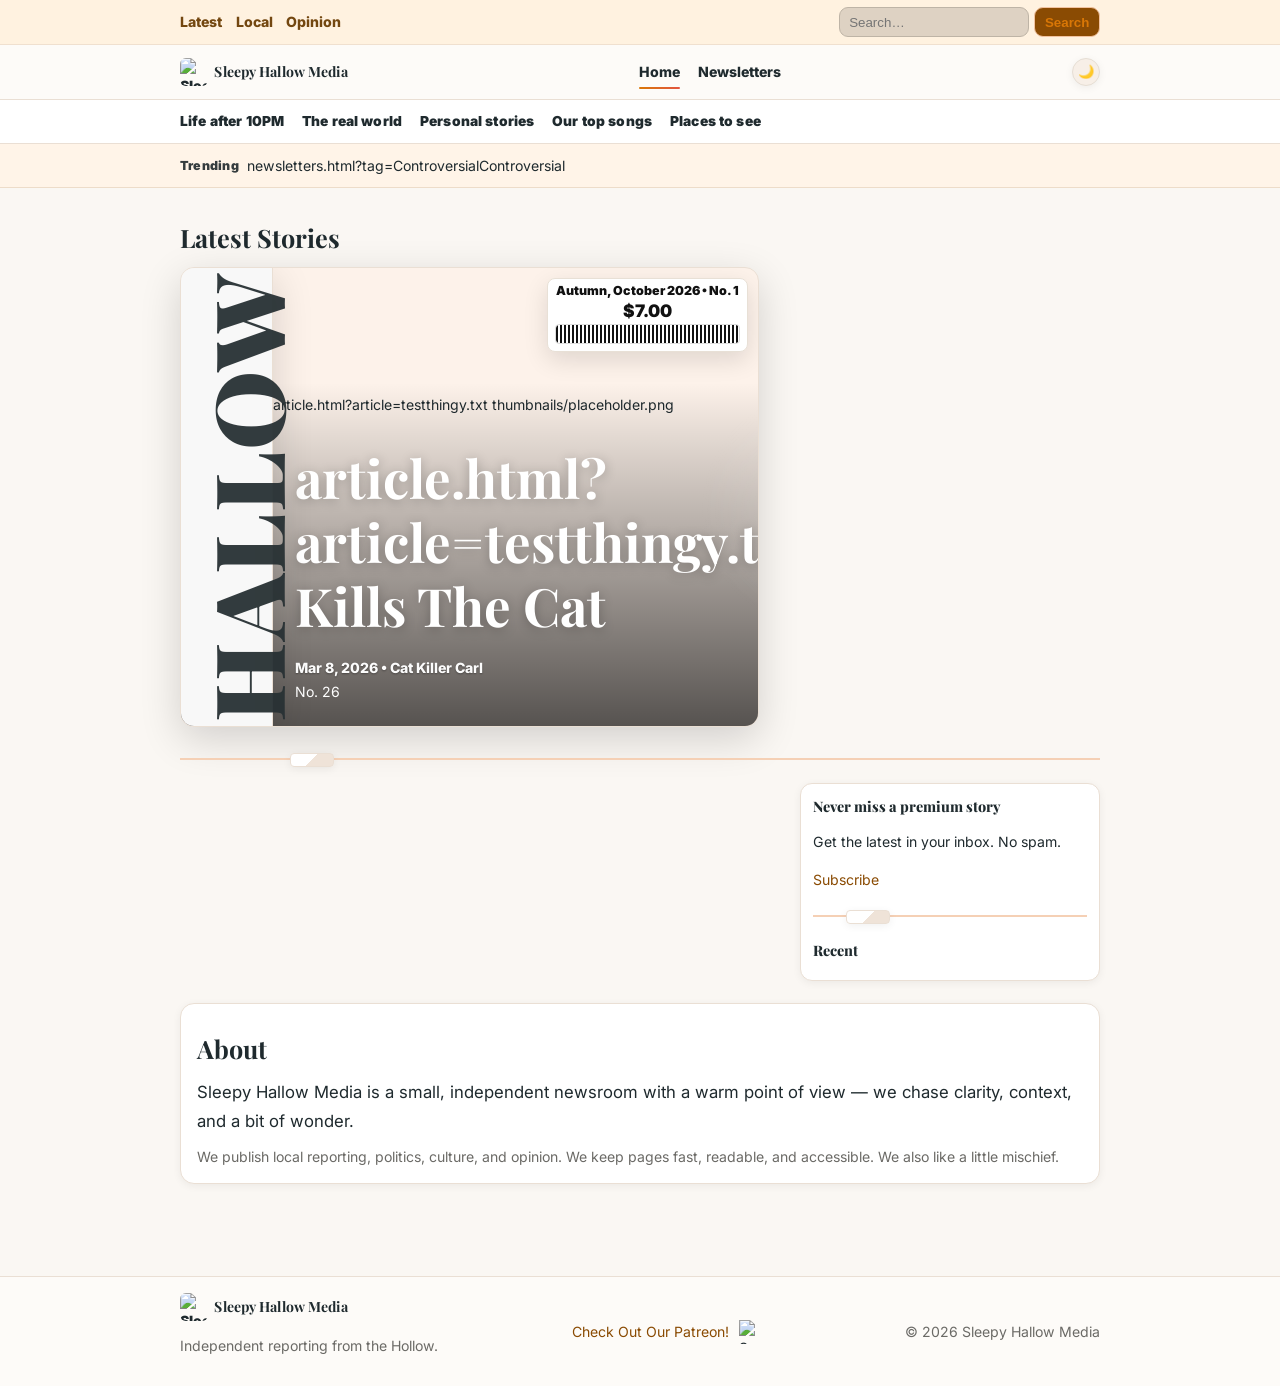
==== index.html @ 8bdff152 "test" ====
<!doctype html>
<html lang="en" data-theme="light" data-issue="No. 1" data-season="Autumn, October 2026" data-price="$7.00">
<head>
  <!-- Ads (load once per page) -->
  <script async src="https://pagead2.googlesyndication.com/pagead/js/adsbygoogle.js?client=ca-pub-9198552366209337" crossorigin="anonymous"></script>

  <meta charset="utf-8" />
  <meta name="viewport" content="width=device-width,initial-scale=1" />
  <title>Sleepy Hallow Media — Independent Reporting</title>
  <meta name="description" content="Warm, independent reporting with a whimsical twist — local, politics, culture, opinion, and more." />

  <!-- Canonical & Open Graph -->
  <link rel="canonical" href="https://sleepyhallowmedia.github.io/" />
  <meta property="og:type" content="website" />
  <meta property="og:site_name" content="Sleepy Hallow Media" />
  <meta property="og:title" content="Sleepy Hallow Media — Independent Reporting" />
  <meta property="og:description" content="Warm, independent reporting with a whimsical twist — local, politics, culture, opinion, and more." />
  <meta property="og:image" content="assets/social-default.jpg" />
  <meta property="og:url" content="https://sleepyhallowmedia.github.io/" />
  <meta name="twitter:card" content="summary_large_image" />
  <meta name="twitter:title" content="Sleepy Hallow Media — Independent Reporting" />
  <meta name="twitter:description" content="Warm, independent reporting with a whimsical twist — local, politics, culture, opinion, and more." />
  <meta name="twitter:image" content="assets/social-default.jpg" />

  <!-- Icons & Fonts -->
  <link rel="icon" href="favicon.ico" sizes="any" />
  <link rel="preconnect" href="https://fonts.googleapis.com" crossorigin>
  <link rel="preconnect" href="https://fonts.gstatic.com" crossorigin>
  <link href="https://fonts.googleapis.com/css2?family=Inter:wght@400;600;800;900&family=Playfair+Display:wght@600;700;900&display=swap" rel="stylesheet">

  <!-- Styles & App -->
  <link rel="stylesheet" href="styles.css?v=7.2" />
  <script defer src="https://cdn.jsdelivr.net/npm/marked/marked.min.js"></script>
  <script defer src="https://cdn.jsdelivr.net/npm/dompurify/dist/purify.min.js"></script>
  <script defer src="script.js?v=6.8"></script>
  <script defer src="effects.js?v=2.0"></script>
</head>
<body>
  <!-- Skip link -->
  <a class="skip-link" href="#main">Skip to content</a>

  <!-- Top utility / search -->
  <div class="topbar" aria-label="Site tools">
    <div class="wrap topbar-row">
      <div class="topbar-left">
        <a class="top-link" href="newsletters.html">Latest</a>
        <a class="top-link" href="newsletters.html?tag=Local">Local</a>
        <a class="top-link" href="newsletters.html?tag=Opinion">Opinion</a>
      </div>
      <form id="site-search" class="top-search" action="newsletters.html" method="get" role="search">
        <label for="q" class="sr-only">Search the site</label>
        <input id="q" name="q" type="search" placeholder="Search…" autocomplete="off" />
        <button class="btn" type="submit" aria-label="Search">Search</button>
      </form>
    </div>
  </div>

  <!-- Header / Primary Nav -->
  <header class="site-header" role="banner">
    <div class="wrap header-row">
      <a class="brand" href="index.html">
        <img class="brand-mark" src="assets/logo.png" alt="Sleepy Hallow Media logo" width="28" height="28" />
        <span class="brand-name">Sleepy Hallow Media</span>
      </a>
      <nav class="primary-nav" aria-label="Primary navigation">
        <a data-nav="home" href="index.html">Home</a>
        <a data-nav="newsletters" href="newsletters.html">Newsletters</a>
      </nav>
      <div class="header-tools">
        <button id="theme-toggle" class="theme-toggle" type="button" aria-label="Toggle dark mode" aria-pressed="false">
          <span class="theme-icon" aria-hidden="true">🌙</span>
        </button>
        <button class="nav-toggle" aria-label="Menu" aria-expanded="false" aria-controls="mobile-menu">☰</button>
      </div>
    </div>
    <nav id="mobile-menu" class="mobile-menu" aria-label="Mobile navigation">
      <a data-nav="home" href="index.html">Home</a>
      <a data-nav="newsletters" href="newsletters.html">Newsletters</a>
    </nav>
  </header>

  <!-- Cover-style tabs (inspired by your reference) -->
  <section class="cover-tabs" aria-label="Cover topics">
    <div class="wrap">
      <a href="newsletters.html?tag=Night">Life after 10PM</a>
      <a href="newsletters.html?tag=Reality">The real world</a>
      <a href="newsletters.html?tag=Personal">Personal stories</a>
      <a href="newsletters.html?tag=Music">Our top songs</a>
      <a href="newsletters.html?tag=Places">Places to see</a>
    </div>
  </section>

  <!-- Trending strip -->
  <section class="trending" aria-label="Trending topics">
    <div class="wrap trend-row">
      <div class="trend-label">Trending</div>
      <div id="trend-topics" class="trend-tags"></div>
    </div>
  </section>

  <!-- Front page -->
  <main id="main" class="wrap front" tabindex="-1">
    <h2 class="h-section">Latest Stories</h2>

    <!-- Lead + Right rail -->
    <section class="lead-grid" aria-label="Lead story">
      <article id="lead-story" class="lead-card" role="article" aria-busy="true"></article>
      <div class="right-rail" role="list" id="right-rail">
        <div id="top-stories" class="top-stories"></div>
      </div>
    </section>

    <div class="section-divider" aria-hidden="true"></div>

    <!-- Latest + sidebar -->
    <section class="content-grid" aria-label="Latest and signup">
      <div id="latest-grid" class="cards-grid" role="list" aria-busy="true"></div>
      <aside class="side-panel" aria-label="Newsletter signup & recent">
        <h3 class="h-side">Never miss a premium story</h3>
        <p>Get the latest in your inbox. No spam.</p>
        <a class="btn" href="newsletters.html">Subscribe</a>
        <div class="section-divider" aria-hidden="true"></div>
        <h3 class="h-side" style="margin-top:8px">Recent</h3>
        <ul id="sidebar-latest" class="side-list" role="list" aria-busy="true"></ul>
      </aside>
    </section>

    <!-- About -->
    <section id="about-block" class="about-block" aria-labelledby="about-heading">
      <h2 id="about-heading" class="h-section">About</h2>
      <p class="about-lede">
        Sleepy Hallow Media is a small, independent newsroom with a warm point of view —
        we chase clarity, context, and a bit of wonder.
      </p>
      <p class="about-detail">
        We publish local reporting, politics, culture, and opinion. We keep pages fast,
        readable, and accessible. We also like a little mischief.
      </p>
    </section>

    <!-- Optional handpicked sections -->
    <section id="dynamic-sections" class="dynamic-sections" aria-label="Handpicked for you"></section>
  </main>

  <!-- Footer -->
  <footer class="site-footer" id="footer">
    <div class="wrap footer-grid">
      <div>
        <a class="brand" href="index.html">
          <img class="brand-mark" src="assets/logo.png" alt="Sleepy Hallow Media logo" width="28" height="28" />
          <span class="brand-name">Sleepy Hallow Media</span>
        </a>
        <p class="muted">Independent reporting from the Hollow.</p>
      </div>
      <nav class="footer-links" aria-label="Footer">
        <a href="newsletters.html">Check Out Our Patreon!</a>
        <img class="Patreon" src="assets/Patreon.png" alt="Support us on Patreon" width="32" height="16" />
      </nav>
      <div class="copy muted">© <span id="year"></span> Sleepy Hallow Media</div>
    </div>
  </footer>
  <div id="progress-bar" aria-hidden="true"></div>
  <div class="cursor-halo" aria-hidden="true"></div>
  <script>document.getElementById('year').textContent = new Date().getFullYear();</script>
</body>
</html>
---- styles.css ----
/* Sleepy Hallow Media — Magazine Theme (v7.2)
   Surrealist cover energy + interactive polish. Compatible with script.js v6.6+.
*/

/* ============================================================
   THEME TOKENS — warm neutrals + amber/coral accents
   ============================================================ */
:root{
  /* Base */
  --bg:#faf7f3; --surface:#fff; --surface-2:#f7efe7;
  --ink:#1f2a2e; --muted:#6b6a66; --border:#e6ded4;

  /* Accents */
  --accent:#d97706; --accent-ink:#8a4b03; --accent-2:#e25541;

  /* Links */
  --link:#8a4b03; --link-hover: color-mix(in oklab, var(--accent), black 18%);

  /* Chips */
  --chip-bg:#ffe0b2; --chip-ink:#5f3b13;

  /* Elevation */
  --radius:10px;
  --shadow-sm:0 2px 8px rgba(0,0,0,.06);
  --shadow-md:0 8px 24px rgba(0,0,0,.12);
  --shadow-lg:0 12px 40px rgba(0,0,0,.16);

  /* Rhythm */
  --font-body: clamp(14px, 0.72rem + 0.2vw, 15.5px);
  --h0: clamp(2.3rem, 1.4rem + 3.5vw, 3.3rem);
  --h1: clamp(1.7rem, 1.1rem + 2.6vw, 2.3rem);
  --h2: clamp(1.28rem, 0.98rem + 1.5vw, 1.58rem);
  --h3: clamp(1.02rem, 0.88rem + 0.9vw, 1.18rem);
  --lh-body:1.7; --lh-heading:1.22; --measure:68ch;

  /* Focus ring */
  --ring:2px solid color-mix(in oklab, var(--accent), white 25%);

  /* Buttons */
  --btn-bg:var(--accent); --btn-ink:#fff;
  --btn-bg-hover:color-mix(in oklab, var(--accent), black 12%);
  --btn-bg-active:color-mix(in oklab, var(--accent), black 22%);

  /* Surfaces */
  --surface-hover: color-mix(in oklab, var(--surface), black 3%);
  --wrap:920px;

  /* Bars */
  --topbar-bg:#fff2e0; --topbar-ink:#6c3e05; --topbar-line:#f0e0cf;
  --header-bg: color-mix(in oklab, #fff, #f2e7da 18%); --header-line:#eadfd4;
  --trend-bg:#fff4e8; --trend-line:#eddcc9;
  --lead-bg: color-mix(in oklab, #fff, var(--accent) 10%);
  --panel-line:#eadfd4;

  /* Cards */
  --card-bg:#fff; --card-bg-hover: color-mix(in oklab, #fff, #f6ece2 15%);
  --thumb-bg:#efe3d8;

  /* Share */
  --share-bg: color-mix(in oklab, var(--accent), white 88%);
  --share-line: color-mix(in oklab, var(--accent), white 58%);
  --share-ink: color-mix(in oklab, var(--accent), black 10%);

  /* Motion */
  --tilt: rotateX(0deg) rotateY(0deg) translateZ(0);
  --hover-raise: translateY(-2px);
}

:root[data-theme="dark"]{
  --bg:#111315; --surface:#15181a; --surface-2:#131618;
  --ink:#ebefe9; --muted:#a9a7a2; --border:#262b2f;
  --accent:#f2a14a; --accent-2:#ff7a66; --accent-ink:#1c1105;
  --link:#ffd7a2; --link-hover:#fff0e0;
  --chip-bg:#ffcaa1; --chip-ink:#1c1105;
  --shadow-sm:0 2px 10px rgba(0,0,0,.35);
  --shadow-md:0 10px 26px rgba(0,0,0,.45);
  --shadow-lg:0 18px 46px rgba(0,0,0,.55);
  --ring:2px solid color-mix(in oklab, var(--accent), black 25%);
  --topbar-bg:#28190b; --topbar-ink:#ffd9a9; --topbar-line:#4a321d;
  --header-bg:#141617; --header-line:#282c2f;
  --trend-bg:#1b1713; --trend-line:#2b2621;
  --lead-bg:#1a1510; --panel-line:#2a2f33;
  --card-bg:#141618; --card-bg-hover:#171a1d; --thumb-bg:#222629;
  --share-bg:#1f1711; --share-line:#3a2f25; --share-ink:#ffe5c5;
}

/* ============================================================
   BASE + SURFACE GRAIN
   ============================================================ */
*{box-sizing:border-box}
html,body{height:100%}
html{overflow-x:hidden}
body{
  margin:0; font-family:Inter, system-ui, -apple-system, Segoe UI, Roboto, Arial, sans-serif;
  color:var(--ink); background:var(--bg); font-size:var(--font-body); line-height:var(--lh-body);
  -webkit-font-smoothing:antialiased; position:relative;
}
/* gentle paper grain */
body::after{
  content:""; position:fixed; inset:0; pointer-events:none; z-index:1;
  background:
    radial-gradient(1px 1px at 10% 15%, rgba(0,0,0,.04), transparent 60%) repeat,
    radial-gradient(1px 1px at 80% 40%, rgba(0,0,0,.03), transparent 60%) repeat;
  background-size:180px 180px, 220px 220px;
  mix-blend-mode:multiply; opacity:.3;
}
@media (prefers-reduced-motion: reduce){ body::after{opacity:.18} }

.wrap{margin-inline:auto; width:min(92%, var(--wrap))}
img{display:block; max-width:100%; height:auto}
a{
  color:var(--link); text-decoration:none;
  transition:color .16s ease, text-decoration-color .16s ease, opacity .16s ease, transform .12s ease;
}
a:hover{ color:var(--link-hover); text-decoration:underline; text-decoration-thickness:.09em; text-underline-offset:.15em;}
a:focus-visible{ outline:var(--ring); outline-offset:2px; border-radius:6px }

.sr-only{ position:absolute; left:-999px; top:auto; width:1px; height:1px; overflow:hidden }
.skip-link{ position:absolute; left:-999px; top:auto; width:1px; height:1px; overflow:hidden }
.skip-link:focus{
  position:static; padding:.35rem .55rem; background: color-mix(in oklab, var(--surface), black 8%);
  color:var(--ink); border-radius:8px; border:1px solid var(--border)
}

/* ============================================================
   TOPBAR / HEADER / COVER TABS
   ============================================================ */
.topbar{ background:var(--topbar-bg); color:var(--topbar-ink); border-bottom:1px solid var(--topbar-line); position:relative; z-index:2 }
.topbar-row{ display:flex; align-items:center; justify-content:space-between; padding:.45rem 0 }
.top-link{ color:var(--topbar-ink); opacity:.95; margin-right:.6rem; font-weight:800 }
.top-link:hover{ opacity:1 }
.top-search{ display:flex; gap:.35rem }
.top-search input{
  border:1px solid color-mix(in oklab, var(--topbar-bg), black 20%);
  background:color-mix(in oklab, var(--topbar-bg), black 10%);
  color: color-mix(in oklab, var(--topbar-ink), white 10%);
  border-radius:9px; padding:.4rem .6rem; min-width:170px
}
.top-search .btn{
  background:var(--accent-ink); color:var(--accent);
  border:1px solid color-mix(in oklab, var(--accent), white 55%);
  border-radius:9px; padding:.38rem .6rem; font-weight:900
}

.site-header{
  background:var(--header-bg); border-bottom:1px solid var(--header-line);
  position:sticky; top:0; z-index:700; backdrop-filter:blur(10px)
}
.header-row{ display:flex; gap:.8rem; align-items:center; justify-content:space-between; padding:.8rem 0 }
.brand{ display:flex; align-items:center; gap:.4rem; font-weight:900; color:var(--ink) }
.brand-mark{ width:28px; height:28px; border-radius:6px }
.brand-name{ font-family:"Playfair Display", Georgia, serif; font-weight:700; letter-spacing:.12px }

.primary-nav{ display:flex; gap:1.1rem; align-items:center }
.primary-nav a{ color:var(--ink); font-weight:800; position:relative; will-change:transform }
.primary-nav a::after{
  content:""; position:absolute; left:0; right:0; bottom:-.35em; height:2px;
  background:linear-gradient(90deg, var(--accent), var(--accent-2));
  transform:scaleX(0); transform-origin:left; border-radius:2px; transition:transform .18s ease
}
.primary-nav a:hover::after, .primary-nav a[aria-current="page"]::after{ transform:scaleX(1) }
.primary-nav a:hover{ transform: translateY(-1px) }

.nav-toggle{ display:none; background:var(--surface-2); border:1px solid var(--border); border-radius:9px; padding:.3rem .5rem; color:var(--ink) }
.mobile-menu{ display:none; border-top:1px solid var(--header-line); background:var(--surface-2); padding:.6rem 0 }
.mobile-menu a{ display:block; padding:.4rem 4%; color:var(--ink); font-weight:800 }
.header-tools{ display:flex; align-items:center; gap:.35rem }
@media (max-width:574px){ .primary-nav{display:none} .nav-toggle{display:block} .mobile-menu.active{display:block} }

.theme-toggle{ display:inline-flex; align-items:center; justify-content:center; border:1px solid var(--border); background:var(--surface-2); color:var(--ink); width:28px; height:28px; border-radius:999px; box-shadow:var(--shadow-sm) }
.theme-toggle:hover{ background:var(--surface-hover) }
.theme-icon{ font-size:.82rem }

/* Cover tabs strip */
.cover-tabs{ position:relative; z-index:1; background:var(--surface); border-bottom:1px solid var(--panel-line) }
.cover-tabs .wrap{ display:flex; gap:18px; flex-wrap:wrap; align-items:center; padding:10px 0 }
.cover-tabs a{ color:var(--ink); font-weight:900; font-size:.86rem; letter-spacing:.01em }
.cover-tabs a:hover{ color:var(--link-hover); transform: translateY(-1px) }

/* ============================================================
   TRENDING
   ============================================================ */
.trending{ background:var(--trend-bg); border-bottom:1px solid var(--trend-line) }
.trend-row{ display:flex; align-items:center; gap:.5rem; padding:.6rem 0 }
.trend-label{ color: color-mix(in oklab, var(--ink), var(--muted) 30%); font-weight:900; font-size:.78rem; letter-spacing:.02em }
.trend-tags{ display:flex; flex-wrap:wrap; gap:.35rem }
.trend-tags a{
  display:inline-block; padding:.22rem .5rem; border-radius:999px;
  background: color-mix(in oklab, var(--accent), white 85%);
  color: color-mix(in oklab, var(--accent), black 18%);
  border:1px solid color-mix(in oklab, var(--accent), white 60%);
  font-weight:900; font-size:.63rem
}
:root[data-theme="dark"] .trend-tags a{ background:#301f12; color:#ffd8b2; border-color:#4a311c }
.trend-tags a:hover{ transform: translateY(-1px) }

/* ============================================================
   FRONT PAGE
   ============================================================ */
.front{ padding:1.2rem 0 2.2rem }
.lead-grid{
  display:grid; grid-template-columns:1.8fr 1fr; gap:clamp(12px, 2.6vw, 20px);
  align-items:start; margin-bottom: clamp(16px, 3vw, 26px)
}
@media (max-width:760px){ .lead-grid{ grid-template-columns:1fr } }

.lead-card{
  position:relative; min-height: clamp(280px, 40vw, 460px);
  background:var(--lead-bg); border:1px solid var(--panel-line); border-radius:14px;
  overflow:hidden; box-shadow:var(--shadow-lg); display:grid; align-content:end; isolation:isolate
}
.lead-card::after{ content:""; position:absolute; inset:0; background:linear-gradient(180deg, rgba(0,0,0,0) 25%, rgba(0,0,0,.66) 100%); z-index:0 }
.lead-bg{ position:absolute; inset:0; width:100%; height:100%; object-fit:cover; z-index:-1 }

.cover-masthead{
  position:absolute; inset:0 auto 0 0; width:min(92px, 12.5vw);
  display:grid; place-items:center; z-index:2;
  background: color-mix(in oklab, #ffffff, #000 2%);
  border-right:1px solid var(--panel-line);
  box-shadow: var(--shadow-lg)
}
.cover-vertical{
  writing-mode:vertical-rl; transform: rotate(180deg);
  font:900 clamp(30px, 9.2vw, 96px) "Playfair Display", Georgia, serif;
  letter-spacing:.02em; color: color-mix(in oklab, var(--ink), var(--muted) 12%);
  opacity:.95; user-select:none
}
:root[data-theme="dark"] .cover-vertical{ color:#efe7de; opacity:.9 }
.lead-card{ padding-left: min(92px, 12.5vw) }

.lead-body{ position:relative; color:#fff; padding: clamp(12px, 2.8vw, 22px); z-index:1 }
.lead-body::before{
  content:""; position:absolute; width: clamp(140px, 30vw, 340px); height: clamp(140px, 30vw, 340px);
  left:var(--spot-x, 70%); top:var(--spot-y, 30%); transform: translate(-50%,-50%); pointer-events:none; border-radius:50%;
  background: radial-gradient(closest-side, rgba(255,255,255,.18), rgba(255,255,255,0) 70%);
  mix-blend-mode: screen; opacity:.8; transition: opacity .2s ease
}
@media (prefers-reduced-motion: reduce){ .lead-body::before{display:none} }

.kicker{ display:inline-block; padding:.16rem .5rem; border-radius:999px; background:var(--chip-bg); color:var(--chip-ink); font-weight:900; font-size:.6rem; margin-bottom:.4rem }
.lead-title, .a-title, h1{ font-family:"Playfair Display", Georgia, serif; font-weight:700; line-height:var(--lh-heading); margin:.1em 0 .35em; font-size:var(--h1) }
.front .lead-title{ font-size:var(--h0); text-shadow:0 2px 12px rgba(0,0,0,.25) }
.lead-meta{ opacity:.98; font-weight:800; color:#fff; text-shadow:0 1px 2px rgba(0,0,0,.35) }

/* price sticker (effects.js injects) */
.price-sticker{
  position:absolute; right:10px; top:10px; z-index:3;
  display:grid; gap:4px; min-width:112px; padding:6px 8px 8px;
  background:#fff; color:#111; border:1px solid #e8e0d6; border-radius:8px; box-shadow:var(--shadow-md);
  font-weight:900; text-align:center
}
.price-sticker .ps-line1{ font:900 .78rem/1 Inter,system-ui }
.price-sticker .ps-price{ font:900 1.08rem/1 Inter,system-ui }
.price-sticker .ps-barcode{
  height:18px; margin-top:2px; border-radius:3px;
  background: repeating-linear-gradient(90deg,#111 0 2px,#fff 2px 4px);
  outline:1px solid #ddd
}

/* right rail */
.right-rail{ display:block }
.top-stories{ display:grid; grid-template-columns:1fr; gap:10px }
.top-card{
  display:grid; grid-template-columns:92px 1fr; gap:10px; background:var(--card-bg);
  border:1px solid var(--panel-line); border-radius:12px; overflow:hidden; box-shadow:var(--shadow-sm);
  transform:var(--tilt); transition: transform .18s ease, box-shadow .18s ease, background-color .18s ease
}
.top-card:hover{ box-shadow:var(--shadow-md); background:var(--card-bg-hover); transform: perspective(800px) rotateX(2deg) rotateY(-2deg) translateZ(0) }
.top-thumb{ width:100%; height:100%; object-fit:cover; min-height:80px; background:var(--thumb-bg) }
.top-body{ padding:8px 10px }
.top-title, .card-title{ font-weight:900; line-height:1.22; font-size:var(--h3); margin:0 0 4px }
.top-title a, .card-title a{ color:var(--ink) }
:root[data-theme="dark"] .top-title a,:root[data-theme="dark"] .card-title a{ color:#f5efe8 }
.top-title a:hover, .card-title a:hover{ color:var(--link-hover) }
.top-meta{ color:var(--muted); font-size:.72rem }

@media (min-width:1100px){ .top-stories{ max-width:380px } }

/* latest + sidebar */
.content-grid{ display:grid; grid-template-columns:2fr 1fr; gap:clamp(12px, 2.6vw, 20px) }
@media (max-width:760px){ .content-grid{ grid-template-columns:1fr } }
.h-section{ font-family:"Playfair Display", Georgia, serif; font-weight:700; line-height:var(--lh-heading); font-size:var(--h2); margin:1rem 0 .8rem }

/* cards grid */
.cards-grid{ display:grid; grid-template-columns:repeat(auto-fill, minmax(270px,1fr)); gap:clamp(10px, 1.6vw, 16px); align-items:start }
@media (min-width:1280px){ .cards-grid{ grid-template-columns:repeat(auto-fill, minmax(270px,320px)); justify-content:center } }
.card{
  display:flex; flex-direction:column; background:var(--card-bg);
  border:1px solid var(--panel-line); border-radius:12px; overflow:hidden; box-shadow:var(--shadow-sm);
  transform:var(--tilt); transition: transform .18s ease, box-shadow .18s ease, background-color .18s ease, filter .18s ease
}
.card:hover{ transform: perspective(900px) rotateX(2deg) rotateY(2deg) translateZ(0) var(--hover-raise); box-shadow:var(--shadow-md); background:var(--card-bg-hover); filter:saturate(1.02) }
.card-img{ width:100%; aspect-ratio:16/9; object-fit:cover; background:var(--thumb-bg); transition: transform .24s ease }
.card:hover .card-img{ transform:scale(1.02) }
.card-body{ padding:10px 12px 14px; display:flex; flex-direction:column; gap:6px }
.card-meta{ color:var(--muted); font-size:.72rem }
.card-sub{ margin:0; color:var(--muted); font-size:.78rem }
.card-title{ display:-webkit-box; -webkit-line-clamp:2; -webkit-box-orient:vertical; overflow:hidden }

/* reveal animation (effects.js toggles) */
.reveal{ opacity:0; transform: translateY(6px); transition: opacity .35s ease, transform .35s ease }
.reveal.is-revealed{ opacity:1; transform:none }
@media (prefers-reduced-motion: reduce){ .reveal,.reveal.is-revealed{ transition:none } }

/* chips */
.chip{ display:inline-block; padding:.14rem .46rem; border-radius:999px; background:var(--chip-bg); color:var(--chip-ink); font-weight:900; font-size:.62rem; margin-right:6px }

/* sidebar */
.side-panel{ background:var(--card-bg); border:1px solid var(--panel-line); border-radius:12px; padding:12px; box-shadow:var(--shadow-sm) }
.h-side{ margin:0 0 8px; font:800 .9rem "Playfair Display", Georgia, serif; color:var(--ink) }
.side-list{ list-style:none; margin:0; padding:0 }
.side-list li{ margin:6px 0 }
.side-list a{ color:var(--ink); font-weight:800 }
:root[data-theme="dark"] .side-list a{ color:#f5efe8 }

/* about */
.about-block{ margin:1.4rem 0 2.2rem; background:var(--card-bg); border:1px solid var(--panel-line); border-radius:14px; padding:14px 16px; box-shadow:var(--shadow-sm) }
.about-lede{ font-size:1.05rem; margin:.2rem 0 .6rem }
.about-detail{ margin:0; color:var(--muted) }

/* dynamic sections spacing */
.dynamic-sections{ display:flex; flex-direction:column; gap:24px }

/* section divider (surreal accent block) */
.section-divider{ --line: color-mix(in oklab, var(--accent), white 65%); margin:18px 0; height:12px; position:relative }
.section-divider::before{ content:""; position:absolute; left:0; right:0; top:50%; height:2px; background:var(--line); transform:translateY(-50%) }
.section-divider::after{
  content:""; position:absolute; left: min(12%, 120px); top:0; width:42px; height:12px;
  background:linear-gradient(135deg, #fff 50%, var(--thumb-bg) 50%);
  border:1px solid var(--panel-line); border-radius:4px; box-shadow:var(--shadow-sm)
}
:root[data-theme="dark"] .section-divider::after{ background:linear-gradient(135deg, #161819 50%, #232629 50%) }

/* ============================================================
   ARTICLE
   ============================================================ */
.a-hero{ position:relative; min-height: clamp(220px, 36vw, 320px); background:var(--lead-bg); display:grid; align-content:end; border-bottom:1px solid var(--header-line) }
.a-hero-bg{ position:absolute; inset:0; width:100%; height:100%; object-fit:cover; object-position:center; display:block }
.a-hero::after{ content:""; position:absolute; inset:0; background:linear-gradient(180deg, rgba(0,0,0,0) 35%, rgba(0,0,0,.55) 100%) }
.a-hero-inner{ position:relative; color:#fff; padding:16px 0 18px }
.a-kicker{ display:inline-block; padding:.14rem .44rem; border-radius:999px; background:var(--chip-bg); color:var(--chip-ink); font-weight:800; font-size:.6rem; margin-bottom:6px }
.a-sub{ margin:0 0 6px; opacity:.95; line-height:1.4 }
.a-byline{ opacity:.98; font-weight:800; display:flex; gap:8px; flex-wrap:wrap }

.article-wrap{ max-width:var(--measure) }
.article-body{ background:var(--card-bg); border:1px solid var(--panel-line); border-radius:12px; box-shadow:var(--shadow-sm); padding:clamp(12px, 1.6vw, 16px); margin:16px 0 }
.article-body p{ font-size:1rem; line-height:var(--lh-body); margin:14px 0; max-width:var(--measure) }
.article-body h2{ font-family:"Playfair Display", Georgia, serif; font-weight:700; line-height:var(--lh-heading); font-size:var(--h2); margin:18px 0 10px }
.article-body h3{ font-family:"Playfair Display", Georgia, serif; font-weight:700; line-height:var(--lh-heading); font-size:var(--h3); margin:14px 0 8px }
.article-body a{ text-decoration-thickness:.08em; text-underline-offset:.15em }
.article-body blockquote{ margin:14px 0; padding:12px 14px; border-left:3px solid var(--accent-2); background: color-mix(in oklab, var(--accent-2), white 86%); color: color-mix(in oklab, var(--accent-2), black 24%); border-radius:8px }

/* drop cap */
.article-body p:first-of-type::first-letter{
  float:left; font:700 clamp(3.2rem, 7vw, 4.2rem) "Playfair Display", Georgia, serif;
  line-height:.8; padding:.12rem .4rem 0 0; color: color-mix(in oklab, var(--ink), var(--muted) 5%)
}

/* pull quote */
.pullquote{
  margin:16px 0; padding:14px 16px; border:2px solid color-mix(in oklab, var(--accent), white 35%);
  background:color-mix(in oklab, var(--accent), white 92%);
  color: color-mix(in oklab, var(--ink), var(--muted) 10%); border-radius:10px; font-weight:800; font-size:1.05rem
}

/* full bleed */
.figure-bleed{ width:100vw; margin-left:calc(50% - 50vw); background:var(--thumb-bg); border-block:1px solid var(--panel-line) }
.figure-bleed img{ width:100%; height:auto; display:block }
.figure-bleed figcaption{ color:var(--muted); font-size:.85rem; margin:6px auto; padding:0 4%; max-width:var(--measure) }

/* tags */
.a-tags{ display:flex; flex-wrap:wrap; gap:6px; margin:6px 0 12px }
.a-tags a{ display:inline-block; padding:.14rem .44rem; border-radius:999px; background:var(--chip-bg); color:var(--chip-ink); font-weight:900; font-size:.62rem }

/* share bar */
.share-bar{ display:flex; gap:8px; flex-wrap:wrap; margin:12px 0 18px }
@media (min-width:1100px){ .share-bar{ position:sticky; top:120px; align-self:start; display:inline-flex; flex-direction:column } }
.share-btn{
  display:inline-flex; align-items:center; gap:.35rem; padding:.45rem .7rem; border-radius:999px; font-weight:900; font-size:.85rem;
  border:1px solid var(--share-line); background:var(--share-bg); color:var(--share-ink); text-decoration:none; cursor:pointer; box-shadow:var(--shadow-sm)
}
.share-btn:hover{ filter:brightness(1.03); transform: translateY(-1px) }
.share-btn:active{ transform:translateY(0) }

/* ============================================================
   FOOTER
   ============================================================ */
.site-footer{ margin-top:22px; padding:16px 0; background:var(--header-bg); border-top:1px solid var(--header-line) }
.footer-grid{ display:flex; align-items:center; justify-content:space-between; gap:12px; flex-wrap:wrap }
.footer-links{ display:flex; gap:10px; flex-wrap:wrap }
.muted, .a-byline, .card-meta, .top-meta, #active-filter{ color:var(--muted); line-height:1.5 }

/* Resilience */
.article-body, .card-title, .top-title, .a-title, .h-section, .page-title{
  overflow-wrap:anywhere; word-break:break-word
}

/* ============================================================
   GLOBAL DECOR: progress bar & cursor halo
   ============================================================ */
#progress-bar{
  position:fixed; left:0; top:0; height:3px; width:0;
  background:linear-gradient(90deg, var(--accent), var(--accent-2));
  z-index:1000; box-shadow:0 1px 6px rgba(0,0,0,.25)
}
.cursor-halo{
  position:fixed; width:18px; height:18px; border-radius:50%;
  transform:translate(-50%,-50%); pointer-events:none; z-index:999; mix-blend-mode:multiply;
  background: radial-gradient(circle, color-mix(in oklab, var(--accent), white 24%), transparent 60%);
  opacity:.0; transition: opacity .18s ease
}
.cursor-halo.on{ opacity:.3 }
@media (prefers-reduced-motion: reduce){ .cursor-halo{ display:none } }
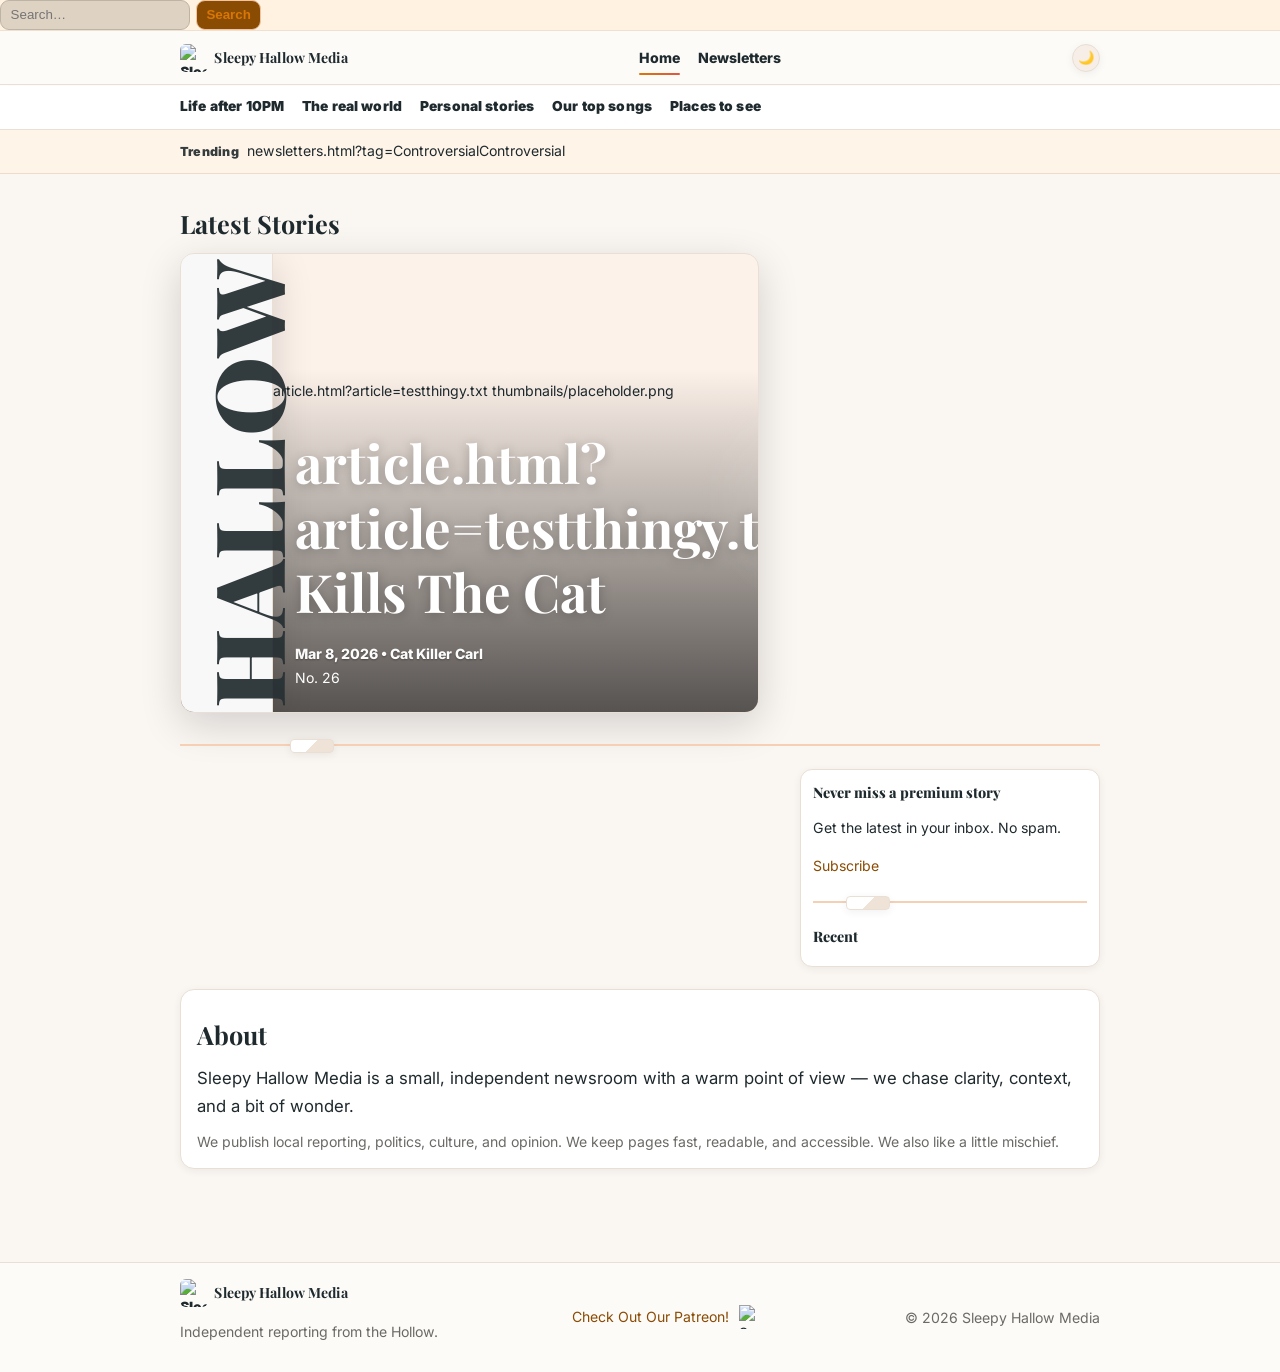
==== commit 8f522e54: "edits" ====
--- a/index.html
+++ b/index.html
@@ -41,12 +41,6 @@
 
   <!-- Top utility / search -->
   <div class="topbar" aria-label="Site tools">
-    <div class="wrap topbar-row">
-      <div class="topbar-left">
-        <a class="top-link" href="newsletters.html">Latest</a>
-        <a class="top-link" href="newsletters.html?tag=Local">Local</a>
-        <a class="top-link" href="newsletters.html?tag=Opinion">Opinion</a>
-      </div>
       <form id="site-search" class="top-search" action="newsletters.html" method="get" role="search">
         <label for="q" class="sr-only">Search the site</label>
         <input id="q" name="q" type="search" placeholder="Search…" autocomplete="off" />
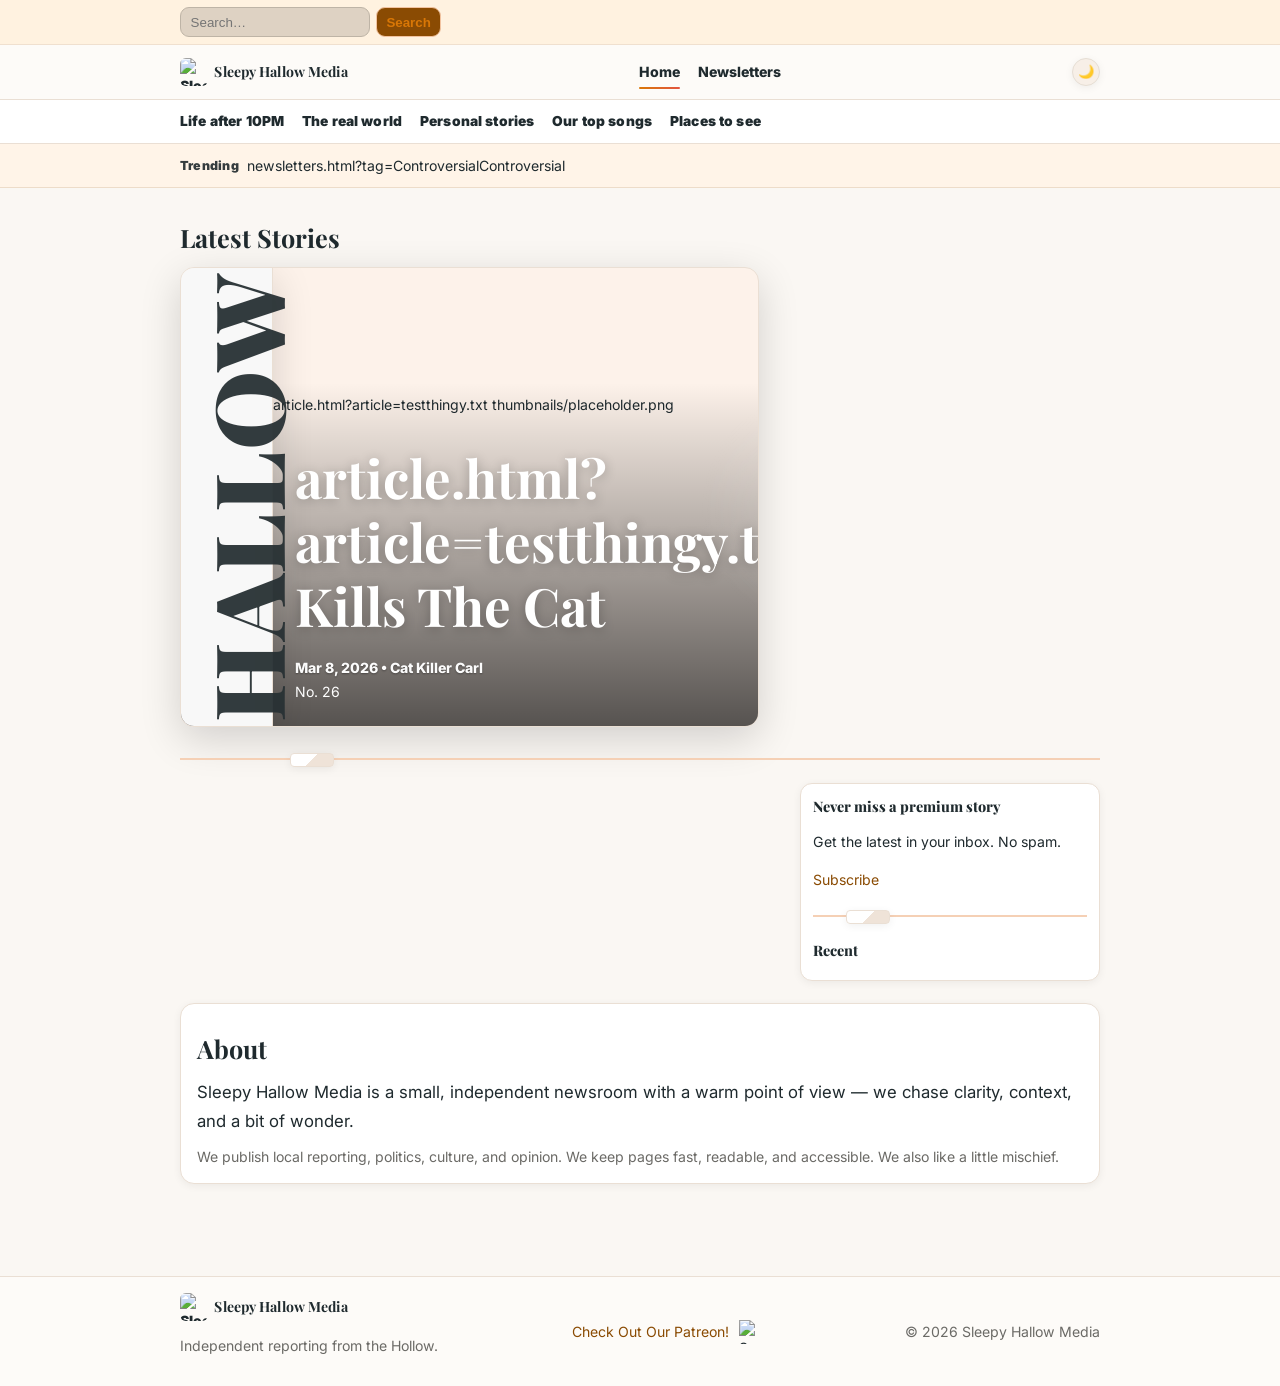
==== commit a9acae10: "test" ====
--- a/index.html
+++ b/index.html
@@ -39,13 +39,15 @@
   <!-- Skip link -->
   <a class="skip-link" href="#main">Skip to content</a>
 
-  <!-- Top utility / search -->
   <div class="topbar" aria-label="Site tools">
+    <div class="wrap topbar-row">
+      <div class="topbar-right">
       <form id="site-search" class="top-search" action="newsletters.html" method="get" role="search">
         <label for="q" class="sr-only">Search the site</label>
         <input id="q" name="q" type="search" placeholder="Search…" autocomplete="off" />
         <button class="btn" type="submit" aria-label="Search">Search</button>
       </form>
+      </div>
     </div>
   </div>
 
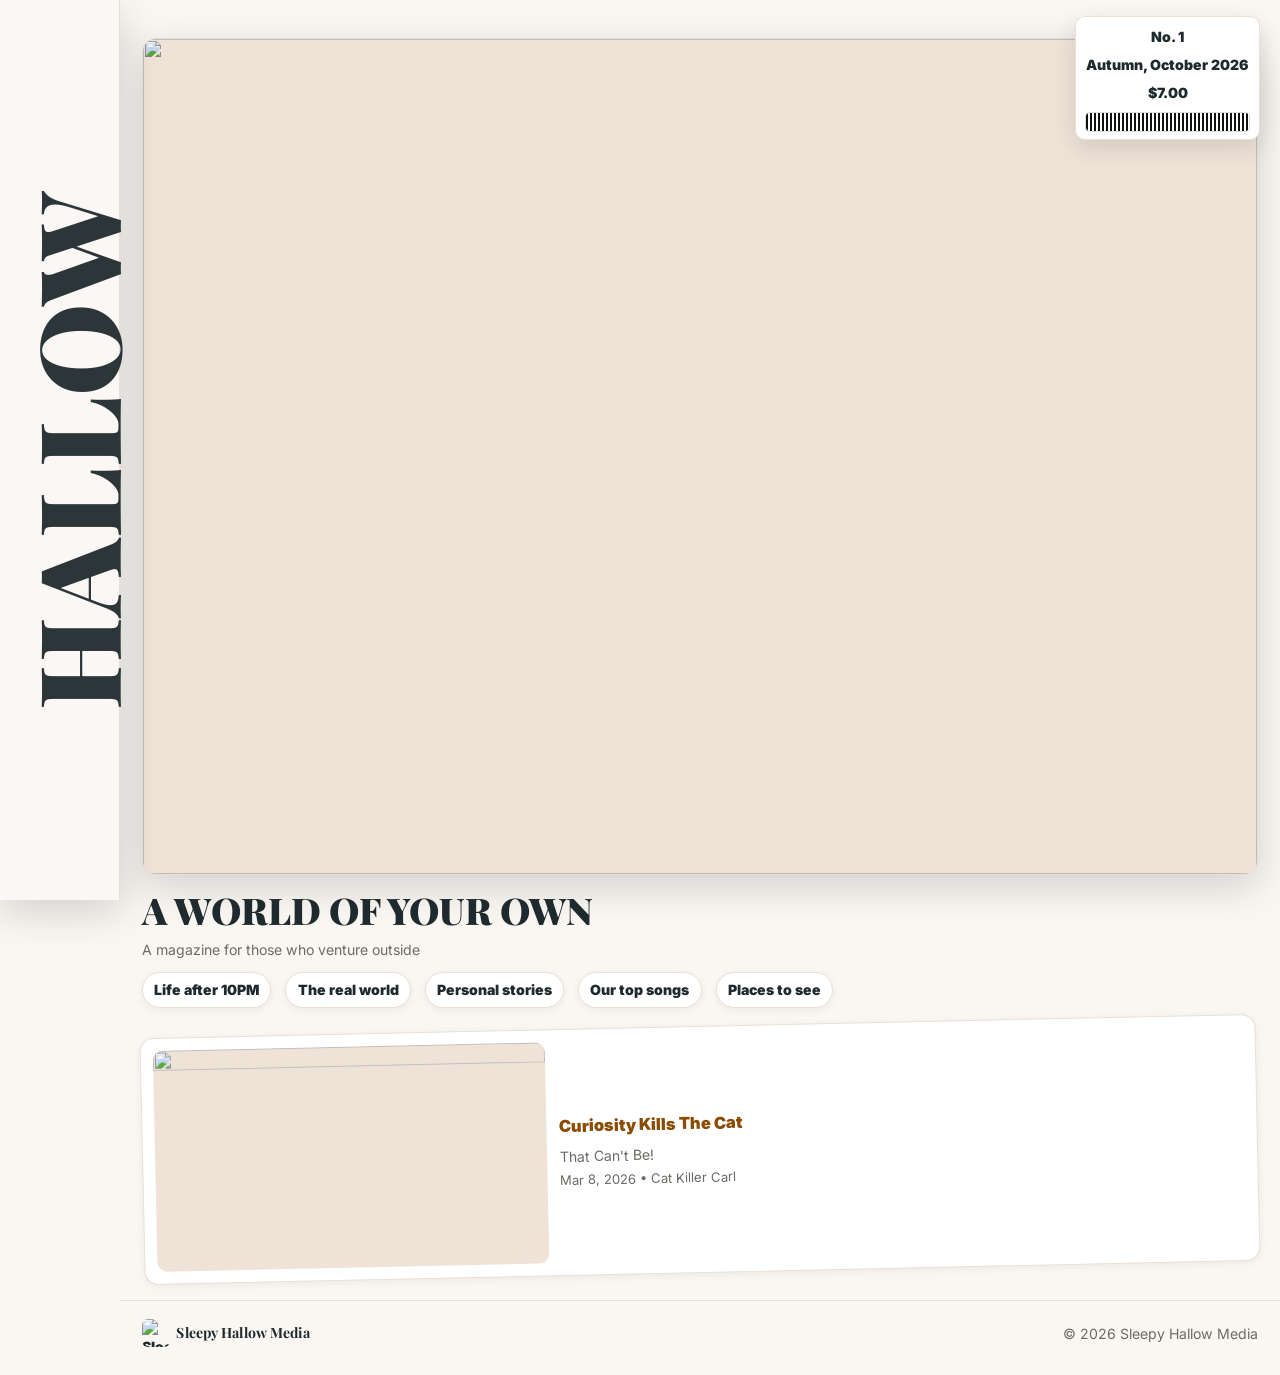
==== commit d1d5f6d3: "test" ====
--- a/index.html
+++ b/index.html
@@ -1,160 +1,97 @@
 <!doctype html>
 <html lang="en" data-theme="light" data-issue="No. 1" data-season="Autumn, October 2026" data-price="$7.00">
 <head>
-  <!-- Ads (load once per page) -->
+  <!-- One-time ads (keep if needed) -->
   <script async src="https://pagead2.googlesyndication.com/pagead/js/adsbygoogle.js?client=ca-pub-9198552366209337" crossorigin="anonymous"></script>
 
   <meta charset="utf-8" />
-  <meta name="viewport" content="width=device-width,initial-scale=1" />
-  <title>Sleepy Hallow Media — Independent Reporting</title>
-  <meta name="description" content="Warm, independent reporting with a whimsical twist — local, politics, culture, opinion, and more." />
+  <meta name="viewport" content="width=device-width, initial-scale=1" />
+  <title>Sleepy Hallow Media — A World of Your Own</title>
 
-  <!-- Canonical & Open Graph -->
+  <!-- Canonical & OG (leave generic; script can refine as needed) -->
   <link rel="canonical" href="https://sleepyhallowmedia.github.io/" />
   <meta property="og:type" content="website" />
   <meta property="og:site_name" content="Sleepy Hallow Media" />
-  <meta property="og:title" content="Sleepy Hallow Media — Independent Reporting" />
-  <meta property="og:description" content="Warm, independent reporting with a whimsical twist — local, politics, culture, opinion, and more." />
+  <meta property="og:title" content="Sleepy Hallow Media — A World of Your Own" />
+  <meta property="og:description" content="Independent reporting from the Hollow, presented as a surreal folio." />
   <meta property="og:image" content="assets/social-default.jpg" />
   <meta property="og:url" content="https://sleepyhallowmedia.github.io/" />
   <meta name="twitter:card" content="summary_large_image" />
-  <meta name="twitter:title" content="Sleepy Hallow Media — Independent Reporting" />
-  <meta name="twitter:description" content="Warm, independent reporting with a whimsical twist — local, politics, culture, opinion, and more." />
+  <meta name="twitter:title" content="Sleepy Hallow Media — A World of Your Own" />
+  <meta name="twitter:description" content="Independent reporting from the Hollow, presented as a surreal folio." />
   <meta name="twitter:image" content="assets/social-default.jpg" />
 
-  <!-- Icons & Fonts -->
   <link rel="icon" href="favicon.ico" sizes="any" />
   <link rel="preconnect" href="https://fonts.googleapis.com" crossorigin>
   <link rel="preconnect" href="https://fonts.gstatic.com" crossorigin>
-  <link href="https://fonts.googleapis.com/css2?family=Inter:wght@400;600;800;900&family=Playfair+Display:wght@600;700;900&display=swap" rel="stylesheet">
+  <link href="https://fonts.googleapis.com/css2?family=Inter:wght@400;700;900&family=Playfair+Display:wght@700;900&display=swap" rel="stylesheet">
 
-  <!-- Styles & App -->
+  <!-- Base styles (keep your tokens) -->
   <link rel="stylesheet" href="styles.css?v=7.2" />
+  <!-- Surreal overlay (new) -->
+  <link rel="stylesheet" href="surreal.css?v=1.0" />
+
+  <!-- Existing libs + your app + bridge -->
   <script defer src="https://cdn.jsdelivr.net/npm/marked/marked.min.js"></script>
   <script defer src="https://cdn.jsdelivr.net/npm/dompurify/dist/purify.min.js"></script>
   <script defer src="script.js?v=6.8"></script>
   <script defer src="effects.js?v=2.0"></script>
+  <script defer src="surreal.js?v=1.0"></script>
 </head>
-<body>
-  <!-- Skip link -->
+<body data-page="folio">
   <a class="skip-link" href="#main">Skip to content</a>
 
-  <div class="topbar" aria-label="Site tools">
-    <div class="wrap topbar-row">
-      <div class="topbar-right">
-      <form id="site-search" class="top-search" action="newsletters.html" method="get" role="search">
-        <label for="q" class="sr-only">Search the site</label>
-        <input id="q" name="q" type="search" placeholder="Search…" autocomplete="off" />
-        <button class="btn" type="submit" aria-label="Search">Search</button>
-      </form>
-      </div>
-    </div>
-  </div>
+  <!-- Folio frame: vertical masthead, stamp, and void -->
+  <main id="main" class="folio" tabindex="-1" aria-label="Sleepy Hallow — Folio">
+    <!-- Left vertical masthead -->
+    <aside class="folio-mast" aria-hidden="true">
+      <span>HALLOW</span>
+    </aside>
 
-  <!-- Header / Primary Nav -->
-  <header class="site-header" role="banner">
-    <div class="wrap header-row">
+    <!-- Cover stamp (auto-populated via data-* and JS) -->
+    <aside class="folio-stamp" role="note" aria-label="Issue details">
+      <div class="stamp-issue"></div>
+      <div class="stamp-season"></div>
+      <div class="stamp-price"></div>
+      <div class="stamp-barcode" aria-hidden="true"></div>
+    </aside>
+
+    <!-- Cinematic cover -->
+    <section class="cover-scene" aria-label="Cover">
+      <figure class="cover-art">
+        <!-- You can set a default; script will update to lead thumbnail -->
+        <img id="cover-img" src="assets/social-default.jpg" alt="" decoding="async" loading="eager" />
+      </figure>
+      <header class="cover-titles">
+        <h1 class="cover-title">A WORLD OF YOUR OWN</h1>
+        <p class="cover-sub">A magazine for those who venture outside</p>
+      </header>
+
+      <!-- Chapter-size links (the “tabs”, but monumental) -->
+      <nav class="cover-chapters" aria-label="Chapters">
+        <a data-chapter="Night" href="newsletters.html?tag=Night">Life after 10PM</a>
+        <a data-chapter="Reality" href="newsletters.html?tag=Reality">The real world</a>
+        <a data-chapter="Personal" href="newsletters.html?tag=Personal">Personal stories</a>
+        <a data-chapter="Music" href="newsletters.html?tag=Music">Our top songs</a>
+        <a data-chapter="Places" href="newsletters.html?tag=Places">Places to see</a>
+      </nav>
+    </section>
+
+    <!-- Stream: oblique stack of stories (script renders from manifest) -->
+    <section class="oblique-stream" aria-label="Latest from the Hollow">
+      <ol id="stream" class="oblique-list" role="list" aria-busy="true"></ol>
+    </section>
+
+    <!-- Credits / footer minimal -->
+    <footer class="folio-foot" aria-label="Footer">
       <a class="brand" href="index.html">
         <img class="brand-mark" src="assets/logo.png" alt="Sleepy Hallow Media logo" width="28" height="28" />
         <span class="brand-name">Sleepy Hallow Media</span>
       </a>
-      <nav class="primary-nav" aria-label="Primary navigation">
-        <a data-nav="home" href="index.html">Home</a>
-        <a data-nav="newsletters" href="newsletters.html">Newsletters</a>
-      </nav>
-      <div class="header-tools">
-        <button id="theme-toggle" class="theme-toggle" type="button" aria-label="Toggle dark mode" aria-pressed="false">
-          <span class="theme-icon" aria-hidden="true">🌙</span>
-        </button>
-        <button class="nav-toggle" aria-label="Menu" aria-expanded="false" aria-controls="mobile-menu">☰</button>
-      </div>
-    </div>
-    <nav id="mobile-menu" class="mobile-menu" aria-label="Mobile navigation">
-      <a data-nav="home" href="index.html">Home</a>
-      <a data-nav="newsletters" href="newsletters.html">Newsletters</a>
-    </nav>
-  </header>
-
-  <!-- Cover-style tabs (inspired by your reference) -->
-  <section class="cover-tabs" aria-label="Cover topics">
-    <div class="wrap">
-      <a href="newsletters.html?tag=Night">Life after 10PM</a>
-      <a href="newsletters.html?tag=Reality">The real world</a>
-      <a href="newsletters.html?tag=Personal">Personal stories</a>
-      <a href="newsletters.html?tag=Music">Our top songs</a>
-      <a href="newsletters.html?tag=Places">Places to see</a>
-    </div>
-  </section>
-
-  <!-- Trending strip -->
-  <section class="trending" aria-label="Trending topics">
-    <div class="wrap trend-row">
-      <div class="trend-label">Trending</div>
-      <div id="trend-topics" class="trend-tags"></div>
-    </div>
-  </section>
-
-  <!-- Front page -->
-  <main id="main" class="wrap front" tabindex="-1">
-    <h2 class="h-section">Latest Stories</h2>
-
-    <!-- Lead + Right rail -->
-    <section class="lead-grid" aria-label="Lead story">
-      <article id="lead-story" class="lead-card" role="article" aria-busy="true"></article>
-      <div class="right-rail" role="list" id="right-rail">
-        <div id="top-stories" class="top-stories"></div>
-      </div>
-    </section>
-
-    <div class="section-divider" aria-hidden="true"></div>
-
-    <!-- Latest + sidebar -->
-    <section class="content-grid" aria-label="Latest and signup">
-      <div id="latest-grid" class="cards-grid" role="list" aria-busy="true"></div>
-      <aside class="side-panel" aria-label="Newsletter signup & recent">
-        <h3 class="h-side">Never miss a premium story</h3>
-        <p>Get the latest in your inbox. No spam.</p>
-        <a class="btn" href="newsletters.html">Subscribe</a>
-        <div class="section-divider" aria-hidden="true"></div>
-        <h3 class="h-side" style="margin-top:8px">Recent</h3>
-        <ul id="sidebar-latest" class="side-list" role="list" aria-busy="true"></ul>
-      </aside>
-    </section>
-
-    <!-- About -->
-    <section id="about-block" class="about-block" aria-labelledby="about-heading">
-      <h2 id="about-heading" class="h-section">About</h2>
-      <p class="about-lede">
-        Sleepy Hallow Media is a small, independent newsroom with a warm point of view —
-        we chase clarity, context, and a bit of wonder.
-      </p>
-      <p class="about-detail">
-        We publish local reporting, politics, culture, and opinion. We keep pages fast,
-        readable, and accessible. We also like a little mischief.
-      </p>
-    </section>
-
-    <!-- Optional handpicked sections -->
-    <section id="dynamic-sections" class="dynamic-sections" aria-label="Handpicked for you"></section>
+      <div class="copy muted">© <span id="year"></span> Sleepy Hallow Media</div>
+    </footer>
   </main>
 
-  <!-- Footer -->
-  <footer class="site-footer" id="footer">
-    <div class="wrap footer-grid">
-      <div>
-        <a class="brand" href="index.html">
-          <img class="brand-mark" src="assets/logo.png" alt="Sleepy Hallow Media logo" width="28" height="28" />
-          <span class="brand-name">Sleepy Hallow Media</span>
-        </a>
-        <p class="muted">Independent reporting from the Hollow.</p>
-      </div>
-      <nav class="footer-links" aria-label="Footer">
-        <a href="newsletters.html">Check Out Our Patreon!</a>
-        <img class="Patreon" src="assets/Patreon.png" alt="Support us on Patreon" width="32" height="16" />
-      </nav>
-      <div class="copy muted">© <span id="year"></span> Sleepy Hallow Media</div>
-    </div>
-  </footer>
   <div id="progress-bar" aria-hidden="true"></div>
   <div class="cursor-halo" aria-hidden="true"></div>
   <script>document.getElementById('year').textContent = new Date().getFullYear();</script>
--- a/surreal.css
+++ b/surreal.css
@@ -0,0 +1,157 @@
+/* Surreal overlay — v1.0
+   Uses tokens from styles.css; focuses on composition, not colors. */
+
+/* --------- Global adjustments --------- */
+body { background: var(--bg); }
+.folio, .catalogue, .piece { position: relative; min-height: 100dvh; }
+
+/* Massive vertical masthead on left (home) */
+.folio-mast{
+  position: fixed; left: 0; top: 0; bottom: 0; width: clamp(68px, 10vw, 120px);
+  display: grid; place-items: center; z-index: 5;
+  background: color-mix(in oklab, #fff, var(--thumb-bg) 28%);
+  border-right: 1px solid var(--panel-line);
+  box-shadow: var(--shadow-lg);
+}
+.folio-mast span{
+  writing-mode: vertical-rl; transform: rotate(180deg);
+  font: 900 clamp(48px, 9.5vw, 112px) "Playfair Display", Georgia, serif;
+  letter-spacing: .01em; color: color-mix(in oklab, var(--ink), var(--muted) 18%);
+}
+
+/* Issue/price stamp */
+.folio-stamp{
+  position: fixed; right: clamp(10px, 2vw, 20px); top: clamp(10px, 2vw, 16px);
+  z-index: 6; display: grid; gap: 4px; min-width: 128px;
+  background: var(--surface); color: var(--ink);
+  border: 1px solid var(--panel-line); border-radius: 10px; padding: 8px 10px;
+  box-shadow: var(--shadow-md); text-align: center; font-weight: 900;
+}
+.folio-stamp .stamp-barcode{
+  height: 18px; border-radius: 3px; margin-top: 4px;
+  background: repeating-linear-gradient(90deg,#111 0 2px,#fff 2px 4px);
+  outline: 1px solid #ddd;
+}
+
+/* Cover scene */
+.cover-scene{
+  margin-left: clamp(68px, 10vw, 120px);
+  padding: clamp(18px, 3vw, 28px) clamp(14px, 3vw, 22px) 0;
+}
+.cover-art{
+  margin: 10px 0;
+  aspect-ratio: 4/3;
+  background: var(--thumb-bg);
+  border: 1px solid var(--panel-line);
+  border-radius: 14px; overflow: hidden;
+  box-shadow: var(--shadow-lg);
+}
+.cover-art img{
+  width: 100%; height: 100%; object-fit: cover;
+  filter: saturate(.9) contrast(1.06) brightness(.96);
+}
+.cover-titles{ margin-top: 6px; }
+.cover-title{ font: 900 var(--h1) "Playfair Display", Georgia, serif; margin: .2em 0 .1em; }
+.cover-sub{ margin: 0; color: var(--muted); }
+
+/* Monumental chapters */
+.cover-chapters{
+  display: flex; flex-wrap: wrap; gap: clamp(8px, 1.6vw, 14px); margin: 10px 0 18px;
+}
+.cover-chapters a{
+  display: inline-block; padding: .32rem .7rem; border-radius: 999px;
+  border: 1px solid var(--panel-line); background: var(--surface);
+  font-weight: 900; color: var(--ink); text-decoration: none;
+  box-shadow: var(--shadow-sm);
+}
+.cover-chapters a:hover{ transform: translateY(-1px); }
+
+/* Oblique stream: tilted rhythm instead of grid */
+.oblique-stream{ margin-left: clamp(68px, 10vw, 120px); padding: 0 clamp(14px, 3vw, 22px) 28px; }
+.oblique-list{ list-style: none; margin: 0; padding: 0; display: grid; gap: clamp(10px, 1.4vw, 16px); }
+.oblique-list li{
+  background: var(--card-bg); border: 1px solid var(--panel-line); border-radius: 14px;
+  box-shadow: var(--shadow-sm); transform: rotate(var(--tilt-angle, -1.25deg));
+  transition: transform .18s ease, box-shadow .18s ease, background-color .18s ease;
+}
+.oblique-list li:nth-child(2n){ --tilt-angle: 1.25deg; }
+.oblique-list li:hover{ box-shadow: var(--shadow-md); transform: rotate(0deg) translateY(-2px); }
+.oblique-item{
+  display: grid; grid-template-columns: minmax(160px, 36%) 1fr; gap: 12px; align-items: center;
+  padding: 12px;
+}
+.oblique-item img{
+  width: 100%; aspect-ratio: 16/9; object-fit: cover; border-radius: 10px; background: var(--thumb-bg);
+}
+.oblique-meta{ color: var(--muted); font-size: .82rem; }
+.oblique-title{ font-weight: 900; margin: 0 0 4px; }
+.oblique-sub{ margin: 0; color: var(--muted); }
+
+/* Footer minimal */
+.folio-foot{
+  margin-left: clamp(68px, 10vw, 120px);
+  padding: 18px clamp(14px,3vw,22px) 28px; border-top: 1px solid var(--panel-line);
+  display: flex; align-items: center; justify-content: space-between; gap: 12px; flex-wrap: wrap;
+}
+
+/* ---- Catalogue (newsletters) ---- */
+.catalogue{ margin-left: clamp(68px, 10vw, 120px); padding: 18px clamp(14px,3vw,22px) 28px; }
+.catalogue-head{ display:flex; align-items:flex-end; justify-content:space-between; gap:12px; flex-wrap:wrap; }
+.folio-wordmark{ font: 900 clamp(48px, 9vw, 96px) "Playfair Display", Georgia, serif; margin: 0; letter-spacing: .01em; }
+.catalogue-search{ display: flex; gap: .4rem; margin-left: auto; }
+
+.tag-atlas{ margin: 12px 0 18px; }
+.atlas-cloud{ display: flex; flex-wrap: wrap; gap: 8px; }
+.atlas-cloud a{
+  display:inline-block; padding:.26rem .6rem; border-radius:999px; border:1px solid var(--panel-line);
+  background: var(--surface); color: var(--ink); font-weight:900;
+  transform: rotate(var(--tilt, -2deg));
+}
+.atlas-cloud a:nth-child(3n){ --tilt: 1.2deg; }
+
+.timeline-list{ list-style:none; margin:0; padding:0; display:grid; gap:12px; }
+.timeline-list li{
+  border-left: 3px solid color-mix(in oklab, var(--accent), white 35%);
+  padding-left: 12px;
+}
+
+/* ---- Article (piece) ---- */
+.piece{ display: grid; grid-template-columns: clamp(68px, 10vw, 120px) 1fr clamp(220px, 20vw, 280px); gap: 0; }
+.void-rail{
+  position: sticky; top: 0; bottom: 0; height: 100dvh; display: grid; place-items: center;
+  background: color-mix(in oklab, #fff, var(--thumb-bg) 28%); border-right: 1px solid var(--panel-line);
+}
+.void-wordmark{
+  writing-mode: vertical-rl; transform: rotate(180deg);
+  font: 900 clamp(48px, 8.5vw, 104px) "Playfair Display", Georgia, serif;
+  color: color-mix(in oklab, var(--ink), var(--muted) 18%);
+}
+
+.margin-rail{
+  position: sticky; top: 90px; align-self: start; padding: 14px; display: grid; gap: 8px;
+}
+.piece-hero{
+  grid-column: 2 / 3;
+  position: relative; min-height: clamp(220px, 34vw, 360px);
+  border-bottom: 1px solid var(--panel-line); padding: 12px 0 10px;
+}
+.piece-hero-bg{
+  position:absolute; inset:0; width:100%; height:100%; object-fit:cover; opacity:.96;
+  filter: saturate(.9) contrast(1.06) brightness(.96);
+}
+.piece-head{ position: relative; color: #fff; padding: 16px 0 12px; }
+.piece-body{
+  grid-column: 2 / 3;
+  background: var(--card-bg); border:1px solid var(--panel-line); border-radius: 12px;
+  box-shadow: var(--shadow-sm); padding: clamp(12px,1.6vw,16px); margin: 14px 0 24px;
+}
+
+/* Responsive collapse: hide rails on very small screens */
+@media (max-width: 640px){
+  .folio-mast{ position: static; width: auto; height: auto; writing-mode: horizontal-tb; border-right: none; box-shadow:none; }
+  .folio, .catalogue{ margin-left: 0; }
+  .folio-foot{ margin-left: 0; }
+  .piece{ grid-template-columns: 1fr; }
+  .void-rail, .margin-rail{ display: none; }
+  .piece-hero, .piece-body{ grid-column: 1 / -1; }
+}
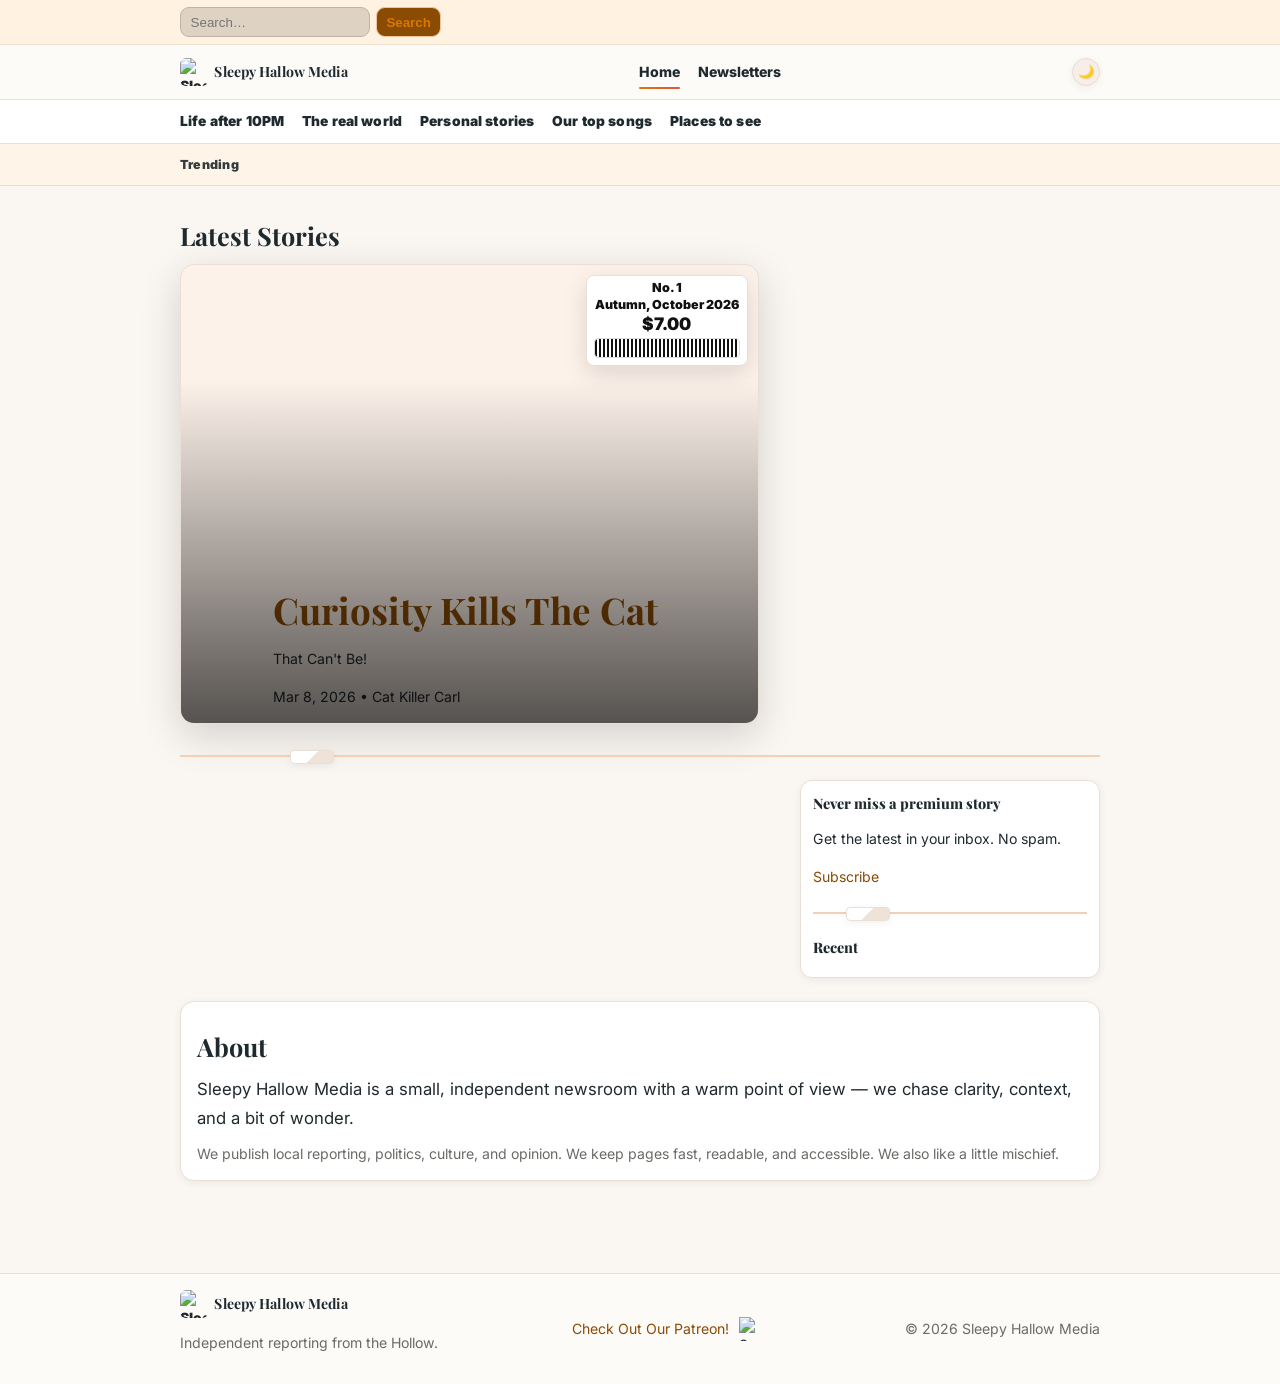
==== commit 5c4ff6cf: "new" ====
--- a/index.html
+++ b/index.html
@@ -1,97 +1,160 @@
 <!doctype html>
 <html lang="en" data-theme="light" data-issue="No. 1" data-season="Autumn, October 2026" data-price="$7.00">
 <head>
-  <!-- One-time ads (keep if needed) -->
+  <!-- Ads (load once per page) -->
   <script async src="https://pagead2.googlesyndication.com/pagead/js/adsbygoogle.js?client=ca-pub-9198552366209337" crossorigin="anonymous"></script>
 
   <meta charset="utf-8" />
-  <meta name="viewport" content="width=device-width, initial-scale=1" />
-  <title>Sleepy Hallow Media — A World of Your Own</title>
+  <meta name="viewport" content="width=device-width,initial-scale=1" />
+  <title>Sleepy Hallow Media — Independent Reporting</title>
+  <meta name="description" content="Warm, independent reporting with a whimsical twist — local, politics, culture, opinion, and more." />
 
-  <!-- Canonical & OG (leave generic; script can refine as needed) -->
+  <!-- Canonical & Open Graph -->
   <link rel="canonical" href="https://sleepyhallowmedia.github.io/" />
   <meta property="og:type" content="website" />
   <meta property="og:site_name" content="Sleepy Hallow Media" />
-  <meta property="og:title" content="Sleepy Hallow Media — A World of Your Own" />
-  <meta property="og:description" content="Independent reporting from the Hollow, presented as a surreal folio." />
+  <meta property="og:title" content="Sleepy Hallow Media — Independent Reporting" />
+  <meta property="og:description" content="Warm, independent reporting with a whimsical twist — local, politics, culture, opinion, and more." />
   <meta property="og:image" content="assets/social-default.jpg" />
   <meta property="og:url" content="https://sleepyhallowmedia.github.io/" />
   <meta name="twitter:card" content="summary_large_image" />
-  <meta name="twitter:title" content="Sleepy Hallow Media — A World of Your Own" />
-  <meta name="twitter:description" content="Independent reporting from the Hollow, presented as a surreal folio." />
+  <meta name="twitter:title" content="Sleepy Hallow Media — Independent Reporting" />
+  <meta name="twitter:description" content="Warm, independent reporting with a whimsical twist — local, politics, culture, opinion, and more." />
   <meta name="twitter:image" content="assets/social-default.jpg" />
 
+  <!-- Icons & Fonts -->
   <link rel="icon" href="favicon.ico" sizes="any" />
   <link rel="preconnect" href="https://fonts.googleapis.com" crossorigin>
   <link rel="preconnect" href="https://fonts.gstatic.com" crossorigin>
-  <link href="https://fonts.googleapis.com/css2?family=Inter:wght@400;700;900&family=Playfair+Display:wght@700;900&display=swap" rel="stylesheet">
+  <link href="https://fonts.googleapis.com/css2?family=Inter:wght@400;600;800;900&family=Playfair+Display:wght@600;700;900&display=swap" rel="stylesheet">
 
-  <!-- Base styles (keep your tokens) -->
+  <!-- Styles & App -->
   <link rel="stylesheet" href="styles.css?v=7.2" />
-  <!-- Surreal overlay (new) -->
-  <link rel="stylesheet" href="surreal.css?v=1.0" />
-
-  <!-- Existing libs + your app + bridge -->
   <script defer src="https://cdn.jsdelivr.net/npm/marked/marked.min.js"></script>
   <script defer src="https://cdn.jsdelivr.net/npm/dompurify/dist/purify.min.js"></script>
   <script defer src="script.js?v=6.8"></script>
   <script defer src="effects.js?v=2.0"></script>
-  <script defer src="surreal.js?v=1.0"></script>
 </head>
-<body data-page="folio">
+<body>
+  <!-- Skip link -->
   <a class="skip-link" href="#main">Skip to content</a>
 
-  <!-- Folio frame: vertical masthead, stamp, and void -->
-  <main id="main" class="folio" tabindex="-1" aria-label="Sleepy Hallow — Folio">
-    <!-- Left vertical masthead -->
-    <aside class="folio-mast" aria-hidden="true">
-      <span>HALLOW</span>
-    </aside>
+  <div class="topbar" aria-label="Site tools">
+    <div class="wrap topbar-row">
+      <div class="topbar-right">
+      <form id="site-search" class="top-search" action="newsletters.html" method="get" role="search">
+        <label for="q" class="sr-only">Search the site</label>
+        <input id="q" name="q" type="search" placeholder="Search…" autocomplete="off" />
+        <button class="btn" type="submit" aria-label="Search">Search</button>
+      </form>
+      </div>
+    </div>
+  </div>
 
-    <!-- Cover stamp (auto-populated via data-* and JS) -->
-    <aside class="folio-stamp" role="note" aria-label="Issue details">
-      <div class="stamp-issue"></div>
-      <div class="stamp-season"></div>
-      <div class="stamp-price"></div>
-      <div class="stamp-barcode" aria-hidden="true"></div>
-    </aside>
-
-    <!-- Cinematic cover -->
-    <section class="cover-scene" aria-label="Cover">
-      <figure class="cover-art">
-        <!-- You can set a default; script will update to lead thumbnail -->
-        <img id="cover-img" src="assets/social-default.jpg" alt="" decoding="async" loading="eager" />
-      </figure>
-      <header class="cover-titles">
-        <h1 class="cover-title">A WORLD OF YOUR OWN</h1>
-        <p class="cover-sub">A magazine for those who venture outside</p>
-      </header>
-
-      <!-- Chapter-size links (the “tabs”, but monumental) -->
-      <nav class="cover-chapters" aria-label="Chapters">
-        <a data-chapter="Night" href="newsletters.html?tag=Night">Life after 10PM</a>
-        <a data-chapter="Reality" href="newsletters.html?tag=Reality">The real world</a>
-        <a data-chapter="Personal" href="newsletters.html?tag=Personal">Personal stories</a>
-        <a data-chapter="Music" href="newsletters.html?tag=Music">Our top songs</a>
-        <a data-chapter="Places" href="newsletters.html?tag=Places">Places to see</a>
-      </nav>
-    </section>
-
-    <!-- Stream: oblique stack of stories (script renders from manifest) -->
-    <section class="oblique-stream" aria-label="Latest from the Hollow">
-      <ol id="stream" class="oblique-list" role="list" aria-busy="true"></ol>
-    </section>
-
-    <!-- Credits / footer minimal -->
-    <footer class="folio-foot" aria-label="Footer">
+  <!-- Header / Primary Nav -->
+  <header class="site-header" role="banner">
+    <div class="wrap header-row">
       <a class="brand" href="index.html">
         <img class="brand-mark" src="assets/logo.png" alt="Sleepy Hallow Media logo" width="28" height="28" />
         <span class="brand-name">Sleepy Hallow Media</span>
       </a>
-      <div class="copy muted">© <span id="year"></span> Sleepy Hallow Media</div>
-    </footer>
+      <nav class="primary-nav" aria-label="Primary navigation">
+        <a data-nav="home" href="index.html">Home</a>
+        <a data-nav="newsletters" href="newsletters.html">Newsletters</a>
+      </nav>
+      <div class="header-tools">
+        <button id="theme-toggle" class="theme-toggle" type="button" aria-label="Toggle dark mode" aria-pressed="false">
+          <span class="theme-icon" aria-hidden="true">🌙</span>
+        </button>
+        <button class="nav-toggle" aria-label="Menu" aria-expanded="false" aria-controls="mobile-menu">☰</button>
+      </div>
+    </div>
+    <nav id="mobile-menu" class="mobile-menu" aria-label="Mobile navigation">
+      <a data-nav="home" href="index.html">Home</a>
+      <a data-nav="newsletters" href="newsletters.html">Newsletters</a>
+    </nav>
+  </header>
+
+  <!-- Cover-style tabs (inspired by your reference) -->
+  <section class="cover-tabs" aria-label="Cover topics">
+    <div class="wrap">
+      <a href="newsletters.html?tag=Night">Life after 10PM</a>
+      <a href="newsletters.html?tag=Reality">The real world</a>
+      <a href="newsletters.html?tag=Personal">Personal stories</a>
+      <a href="newsletters.html?tag=Music">Our top songs</a>
+      <a href="newsletters.html?tag=Places">Places to see</a>
+    </div>
+  </section>
+
+  <!-- Trending strip -->
+  <section class="trending" aria-label="Trending topics">
+    <div class="wrap trend-row">
+      <div class="trend-label">Trending</div>
+      <div id="trend-topics" class="trend-tags"></div>
+    </div>
+  </section>
+
+  <!-- Front page -->
+  <main id="main" class="wrap front" tabindex="-1">
+    <h2 class="h-section">Latest Stories</h2>
+
+    <!-- Lead + Right rail -->
+    <section class="lead-grid" aria-label="Lead story">
+      <article id="lead-story" class="lead-card" role="article" aria-busy="true"></article>
+      <div class="right-rail" role="list" id="right-rail">
+        <div id="top-stories" class="top-stories"></div>
+      </div>
+    </section>
+
+    <div class="section-divider" aria-hidden="true"></div>
+
+    <!-- Latest + sidebar -->
+    <section class="content-grid" aria-label="Latest and signup">
+      <div id="latest-grid" class="cards-grid" role="list" aria-busy="true"></div>
+      <aside class="side-panel" aria-label="Newsletter signup & recent">
+        <h3 class="h-side">Never miss a premium story</h3>
+        <p>Get the latest in your inbox. No spam.</p>
+        <a class="btn" href="newsletters.html">Subscribe</a>
+        <div class="section-divider" aria-hidden="true"></div>
+        <h3 class="h-side" style="margin-top:8px">Recent</h3>
+        <ul id="sidebar-latest" class="side-list" role="list" aria-busy="true"></ul>
+      </aside>
+    </section>
+
+    <!-- About -->
+    <section id="about-block" class="about-block" aria-labelledby="about-heading">
+      <h2 id="about-heading" class="h-section">About</h2>
+      <p class="about-lede">
+        Sleepy Hallow Media is a small, independent newsroom with a warm point of view —
+        we chase clarity, context, and a bit of wonder.
+      </p>
+      <p class="about-detail">
+        We publish local reporting, politics, culture, and opinion. We keep pages fast,
+        readable, and accessible. We also like a little mischief.
+      </p>
+    </section>
+
+    <!-- Optional handpicked sections -->
+    <section id="dynamic-sections" class="dynamic-sections" aria-label="Handpicked for you"></section>
   </main>
 
+  <!-- Footer -->
+  <footer class="site-footer" id="footer">
+    <div class="wrap footer-grid">
+      <div>
+        <a class="brand" href="index.html">
+          <img class="brand-mark" src="assets/logo.png" alt="Sleepy Hallow Media logo" width="28" height="28" />
+          <span class="brand-name">Sleepy Hallow Media</span>
+        </a>
+        <p class="muted">Independent reporting from the Hollow.</p>
+      </div>
+      <nav class="footer-links" aria-label="Footer">
+        <a href="newsletters.html">Check Out Our Patreon!</a>
+        <img class="Patreon" src="assets/Patreon.png" alt="Support us on Patreon" width="32" height="16" />
+      </nav>
+      <div class="copy muted">© <span id="year"></span> Sleepy Hallow Media</div>
+    </div>
+  </footer>
   <div id="progress-bar" aria-hidden="true"></div>
   <div class="cursor-halo" aria-hidden="true"></div>
   <script>document.getElementById('year').textContent = new Date().getFullYear();</script>
--- a/styles.css
+++ b/styles.css
@@ -1,413 +1,385 @@
 /* Sleepy Hallow Media — Magazine Theme (v7.2)
-   Surrealist cover energy + interactive polish. Compatible with script.js v6.6+.
+ Surrealist cover energy + interactive polish. Compatible with script.js v6.6+. 
 */
+/* ============================================================ 
+ THEME TOKENS — warm neutrals + amber/coral accents 
+ ============================================================ */
+:root{ 
+ /* Base */ 
+ --bg:#faf7f3; --surface:#fff; --surface-2:#f7efe7; 
+ --ink:#1f2a2e; --muted:#6b6a66; --border:#e6ded4; 
+ /* Accents */ 
+ --accent:#d97706; --accent-ink:#8a4b03; --accent-2:#e25541; 
+ /* Links */ 
+ --link:#8a4b03; --link-hover: color-mix(in oklab, var(--accent), black 18%); 
+ /* Chips */ 
+ --chip-bg:#ffe0b2; --chip-ink:#5f3b13; 
+ /* Elevation */ 
+ --radius:10px; 
+ --shadow-sm:0 2px 8px rgba(0,0,0,.06); 
+ --shadow-md:0 8px 24px rgba(0,0,0,.12); 
+ --shadow-lg:0 12px 40px rgba(0,0,0,.16); 
+ /* Rhythm */ 
+ --font-body: clamp(14px, 0.72rem + 0.2vw, 15.5px); 
+ --h0: clamp(2.3rem, 1.4rem + 3.5vw, 3.3rem); 
+ --h1: clamp(1.7rem, 1.1rem + 2.6vw, 2.3rem); 
+ --h2: clamp(1.28rem, 0.98rem + 1.5vw, 1.58rem); 
+ --h3: clamp(1.02rem, 0.88rem + 0.9vw, 1.18rem); 
+ --lh-body:1.7; --lh-heading:1.22; --measure:68ch; 
+ /* Focus ring */ 
+ --ring:2px solid color-mix(in oklab, var(--accent), white 25%); 
+ /* Buttons */ 
+ --btn-bg:var(--accent); --btn-ink:#fff; 
+ --btn-bg-hover:color-mix(in oklab, var(--accent), black 12%); 
+ --btn-bg-active:color-mix(in oklab, var(--accent), black 22%); 
+ /* Surfaces */ 
+ --surface-hover: color-mix(in oklab, var(--surface), black 3%); 
+ --wrap:920px; 
+ /* Bars */ 
+ --topbar-bg:#fff2e0; --topbar-ink:#6c3e05; --topbar-line:#f0e0cf; 
+ --header-bg: color-mix(in oklab, #fff, #f2e7da 18%); --header-line:#eadfd4; 
+ --trend-bg:#fff4e8; --trend-line:#eddcc9; 
+ --lead-bg: color-mix(in oklab, #fff, var(--accent) 10%); 
+ --panel-line:#eadfd4; 
+ /* Cards */ 
+ --card-bg:#fff; --card-bg-hover: color-mix(in oklab, #fff, #f6ece2 15%); 
+ --thumb-bg:#efe3d8; 
+ /* Share */ 
+ --share-bg: color-mix(in oklab, var(--accent), white 88%); 
+ --share-line: color-mix(in oklab, var(--accent), white 58%); 
+ --share-ink: color-mix(in oklab, var(--accent), black 10%); 
+ /* Motion */ 
+ --tilt: rotateX(0deg) rotateY(0deg) translateZ(0); 
+ --hover-raise: translateY(-2px); 
+} 
+:root[data-theme="dark"]{ 
+ --bg:#111315; --surface:#15181a; --surface-2:#131618; 
+ --ink:#ebefe9; --muted:#a9a7a2; --border:#262b2f; 
+ --accent:#f2a14a; --accent-2:#ff7a66; --accent-ink:#1c1105; 
+ --link:#ffd7a2; --link-hover:#fff0e0; 
+ --chip-bg:#ffcaa1; --chip-ink:#1c1105; 
+ --shadow-sm:0 2px 10px rgba(0,0,0,.35); 
+ --shadow-md:0 10px 26px rgba(0,0,0,.45); 
+ --shadow-lg:0 18px 46px rgba(0,0,0,.55); 
+ --ring:2px solid color-mix(in oklab, var(--accent), black 25%); 
+ --topbar-bg:#28190b; --topbar-ink:#ffd9a9; --topbar-line:#4a321d; 
+ --header-bg:#141617; --header-line:#282c2f; 
+ --trend-bg:#1b1713; --trend-line:#2b2621; 
+ --lead-bg:#1a1510; --panel-line:#2a2f33; 
+ --card-bg:#141618; --card-bg-hover:#171a1d; --thumb-bg:#222629; 
+ --share-bg:#1f1711; --share-line:#3a2f25; --share-ink:#ffe5c5; 
+} 
+/* ============================================================ 
+ BASE + SURFACE GRAIN 
+ ============================================================ */ 
+*{box-sizing:border-box} 
+html,body{height:100%} 
+html{overflow-x:hidden} 
+body{ 
+ margin:0; font-family:Inter, system-ui, -apple-system, Segoe UI, Roboto, Arial, sans-serif; 
+ color:var(--ink); background:var(--bg); font-size:var(--font-body); line-height:var(--lh-body); 
+ -webkit-font-smoothing:antialiased; position:relative; 
+} 
+/* gentle paper grain */ 
+body::after{ 
+ content:""; position:fixed; inset:0; pointer-events:none; z-index:1; 
+ background: 
+ radial-gradient(1px 1px at 10% 15%, rgba(0,0,0,.04), transparent 60%) repeat, 
+ radial-gradient(1px 1px at 80% 40%, rgba(0,0,0,.03), transparent 60%) repeat; 
+ background-size:180px 180px, 220px 220px; 
+ mix-blend-mode:multiply; opacity:.3; 
+} 
+@media (prefers-reduced-motion: reduce){ body::after{opacity:.18} } 
+.wrap{margin-inline:auto; width:min(92%, var(--wrap))} 
+img{display:block; max-width:100%; height:auto} 
+a{ 
+ color:var(--link); text-decoration:none; 
+ transition:color .16s ease, text-decoration-color .16s ease, opacity .16s ease, transform .12s ease; 
+} 
+a:hover{ color:var(--link-hover); text-decoration:underline; text-decoration-thickness:.09em; text-underline-offset:.15em;} 
+a:focus-visible{ outline:var(--ring); outline-offset:2px; border-radius:6px } 
+.sr-only{ position:absolute; left:-999px; top:auto; width:1px; height:1px; overflow:hidden } 
+.skip-link{ position:absolute; left:-999px; top:auto; width:1px; height:1px; overflow:hidden } 
+.skip-link:focus{ 
+ position:static; padding:.35rem .55rem; background: color-mix(in oklab, var(--surface), black 8%); 
+ color:var(--ink); border-radius:8px; border:1px solid var(--border) 
+} 
+/* ============================================================ 
+ TOPBAR / HEADER / COVER TABS 
+ ============================================================ */ 
+.topbar{ background:var(--topbar-bg); color:var(--topbar-ink); border-bottom:1px solid var(--topbar-line); position:relative; z-index:2 } 
+.topbar-row{ display:flex; align-items:center; justify-content:space-between; padding:.45rem 0 } 
+.top-link{ color:var(--topbar-ink); opacity:.95; margin-right:.6rem; font-weight:800 } 
+.top-link:hover{ opacity:1 } 
+.top-search{ display:flex; gap:.35rem } 
+.top-search input{ 
+ border:1px solid color-mix(in oklab, var(--topbar-bg), black 20%); 
+ background:color-mix(in oklab, var(--topbar-bg), black 10%); 
+ color: color-mix(in oklab, var(--topbar-ink), white 10%); 
+ border-radius:9px; padding:.4rem .6rem; min-width:170px 
+} 
+.top-search .btn{ 
+ background:var(--accent-ink); color:var(--accent); 
+ border:1px solid color-mix(in oklab, var(--accent), white 55%); 
+ border-radius:9px; padding:.38rem .6rem; font-weight:900 
+} 
+.site-header{ 
+ background:var(--header-bg); border-bottom:1px solid var(--header-line); 
+ position:sticky; top:0; z-index:700; backdrop-filter:blur(10px) 
+} 
+.header-row{ display:flex; gap:.8rem; align-items:center; justify-content:space-between; padding:.8rem 0 } 
+.brand{ display:flex; align-items:center; gap:.4rem; font-weight:900; color:var(--ink) } 
+.brand-mark{ width:28px; height:28px; border-radius:6px } 
+.brand-name{ font-family:"Playfair Display", Georgia, serif; font-weight:700; letter-spacing:.12px } 
+.primary-nav{ display:flex; gap:1.1rem; align-items:center } 
+.primary-nav a{ color:var(--ink); font-weight:800; position:relative; will-change:transform } 
+.primary-nav a::after{ 
+ content:""; position:absolute; left:0; right:0; bottom:-.35em; height:2px; 
+ background:linear-gradient(90deg, var(--accent), var(--accent-2)); 
+ transform:scaleX(0); transform-origin:left; border-radius:2px; transition:transform .18s ease 
+} 
+.primary-nav a:hover::after, .primary-nav a[aria-current="page"]::after{ transform:scaleX(1) } 
+.primary-nav a:hover{ transform: translateY(-1px) } 
+.nav-toggle{ display:none; background:var(--surface-2); border:1px solid var(--border); border-radius:9px; padding:.3rem .5rem; color:var(--ink) } 
+.mobile-menu{ display:none; border-top:1px solid var(--header-line); background:var(--surface-2); padding:.6rem 0 } 
+.mobile-menu a{ display:block; padding:.4rem 4%; color:var(--ink); font-weight:800 } 
+.header-tools{ display:flex; align-items:center; gap:.35rem } 
+@media (max-width:574px){ .primary-nav{display:none} .nav-toggle{display:block} .mobile-menu.active{display:block} } 
+.theme-toggle{ display:inline-flex; align-items:center; justify-content:center; border:1px solid var(--border); background:var(--surface-2); color:var(--ink); width:28px; height:28px; border-radius:999px; box-shadow:var(--shadow-sm) } 
+.theme-toggle:hover{ background:var(--surface-hover) } 
+.theme-icon{ font-size:.82rem } 
+/* Cover tabs strip */ 
+.cover-tabs{ position:relative; z-index:1; background:var(--surface); border-bottom:1px solid var(--panel-line) } 
+.cover-tabs .wrap{ display:flex; gap:18px; flex-wrap:wrap; align-items:center; padding:10px 0 } 
+.cover-tabs a{ color:var(--ink); font-weight:900; font-size:.86rem; letter-spacing:.01em } 
+.cover-tabs a:hover{ color:var(--link-hover); transform: translateY(-1px) } 
+/* ============================================================ 
+ TRENDING 
+ ============================================================ */ 
+.trending{ background:var(--trend-bg); border-bottom:1px solid var(--trend-line) } 
+.trend-row{ display:flex; align-items:center; gap:.5rem; padding:.6rem 0 } 
+.trend-label{ color: color-mix(in oklab, var(--ink), var(--muted) 30%); font-weight:900; font-size:.78rem; letter-spacing:.02em } 
+.trend-tags{ display:flex; flex-wrap:wrap; gap:.35rem } 
+.trend-tags a{ 
+ display:inline-block; padding:.22rem .5rem; border-radius:999px; 
+ background: color-mix(in oklab, var(--accent), white 85%); 
+ color: color-mix(in oklab, var(--accent), black 18%); 
+ border:1px solid color-mix(in oklab, var(--accent), white 60%); 
+ font-weight:900; font-size:.63rem 
+} 
+:root[data-theme="dark"] .trend-tags a{ background:#301f12; color:#ffd8b2; border-color:#4a311c } 
+.trend-tags a:hover{ transform: translateY(-1px) } 
+/* ============================================================ 
+ FRONT PAGE 
+ ============================================================ */ 
+.front{ padding:1.2rem 0 2.2rem } 
+.lead-grid{ 
+ display:grid; grid-template-columns:1.8fr 1fr; gap:clamp(12px, 2.6vw, 20px); 
+ align-items:start; margin-bottom: clamp(16px, 3vw, 26px) 
+} 
+@media (max-width:760px){ .lead-grid{ grid-template-columns:1fr } } 
+.lead-card{ 
+ position:relative; min-height: clamp(280px, 40vw, 460px); 
+ background:var(--lead-bg); border:1px solid var(--panel-line); border-radius:14px; 
+ overflow:hidden; box-shadow:var(--shadow-lg); display:grid; align-content:end; isolation:isolate 
+} 
+.lead-card::after{ content:""; position:absolute; inset:0; background:linear-gradient(180deg, rgba(0,0,0,0) 25%, rgba(0,0,0,.66) 100%); z-index:0 } 
+.lead-bg{ position:absolute; inset:0; width:100%; height:100%; object-fit:cover; z-index:-1 } 
+.cover-masthead{ 
+ position:absolute; inset:0 auto 0 0; width:min(92px, 12.5vw); 
+ display:grid; place-items:center; z-index:2; 
+ background: color-mix(in oklab, #ffffff, #000 2%); 
+ border-right:1px solid var(--panel-line); 
+ box-shadow: var(--shadow-lg) 
+} 
+.cover-vertical{ 
+ writing-mode:vertical-rl; transform: rotate(180deg); 
+ font:900 clamp(30px, 9.2vw, 96px) "Playfair Display", Georgia, serif; 
+ letter-spacing:.02em; color: color-mix(in oklab, var(--ink), var(--muted) 12%); 
+ opacity:.95; user-select:none 
+} 
+:root[data-theme="dark"] .cover-vertical{ color:#efe7de; opacity:.9 } 
+.lead-card{ padding-left: min(92px, 12.5vw) } 
+.lead-body{ position:relative; color:#fff; padding: clamp(12px, 2.8vw, 22px); z-index:1 } 
+.lead-body::before{ 
+ content:""; position:absolute; width: clamp(140px, 30vw, 340px); height: clamp(140px, 30vw, 340px); 
+ left:var(--spot-x, 70%); top:var(--spot-y, 30%); transform: translate(-50%,-50%); pointer-events:none; border-radius:50%; 
+ background: radial-gradient(closest-side, rgba(255,255,255,.18), rgba(255,255,255,0) 70%); 
+ mix-blend-mode: screen; opacity:.8; transition: opacity .2s ease 
+} 
+@media (prefers-reduced-motion: reduce){ .lead-body::before{display:none} } 
+.kicker{ display:inline-block; padding:.16rem .5rem; border-radius:999px; background:var(--chip-bg); color:var(--chip-ink); font-weight:900; font-size:.6rem; margin-bottom:.4rem } 
+.lead-title, .a-title, h1{ font-family:"Playfair Display", Georgia, serif; font-weight:700; line-height:var(--lh-heading); margin:.1em 0 .35em; font-size:var(--h1) } 
+.front .lead-title{ font-size:var(--h0); text-shadow:0 2px 12px rgba(0,0,0,.25) } 
+.lead-meta{ opacity:.98; font-weight:800; color:#fff; text-shadow:0 1px 2px rgba(0,0,0,.35) } 
+/* price sticker (effects.js injects) */ 
+.price-sticker{ 
+ position:absolute; right:10px; top:10px; z-index:3; 
+ display:grid; gap:4px; min-width:112px; padding:6px 8px 8px; 
+ background:#fff; color:#111; border:1px solid #e8e0d6; border-radius:8px; box-shadow:var(--shadow-md); 
+ font-weight:900; text-align:center 
+} 
+.price-sticker .ps-line1{ font:900 .78rem/1 Inter,system-ui } 
+.price-sticker .ps-price{ font:900 1.08rem/1 Inter,system-ui } 
+.price-sticker .ps-barcode{ 
+ height:18px; margin-top:2px; border-radius:3px; 
+ background: repeating-linear-gradient(90deg,#111 0 2px,#fff 2px 4px); 
+ outline:1px solid #ddd 
+} 
+/* right rail */ 
+.right-rail{ display:block } 
+.top-stories{ display:grid; grid-template-columns:1fr; gap:10px } 
+.top-card{ 
+ display:grid; grid-template-columns:92px 1fr; gap:10px; background:var(--card-bg); 
+ border:1px solid var(--panel-line); border-radius:12px; overflow:hidden; box-shadow:var(--shadow-sm); 
+ transform:var(--tilt); transition: transform .18s ease, box-shadow .18s ease, background-color .18s ease 
+} 
+.top-card:hover{ box-shadow:var(--shadow-md); background:var(--card-bg-hover); transform: perspective(800px) rotateX(2deg) rotateY(-2deg) translateZ(0) } 
+.top-thumb{ width:100%; height:100%; object-fit:cover; min-height:80px; background:var(--thumb-bg) } 
+.top-body{ padding:8px 10px } 
+.top-title, .card-title{ font-weight:900; line-height:1.22; font-size:var(--h3); margin:0 0 4px } 
+.top-title a, .card-title a{ color:var(--ink) } 
+:root[data-theme="dark"] .top-title a,:root[data-theme="dark"] .card-title a{ color:#f5efe8 } 
+.top-title a:hover, .card-title a:hover{ color:var(--link-hover) } 
+.top-meta{ color:var(--muted); font-size:.72rem } 
+@media (min-width:1100px){ .top-stories{ max-width:380px } } 
+/* latest + sidebar */ 
+.content-grid{ display:grid; grid-template-columns:2fr 1fr; gap:clamp(12px, 2.6vw, 20px) } 
+@media (max-width:760px){ .content-grid{ grid-template-columns:1fr } } 
+.h-section{ font-family:"Playfair Display", Georgia, serif; font-weight:700; line-height:var(--lh-heading); font-size:var(--h2); margin:1rem 0 .8rem } 
+/* cards grid */ 
+.cards-grid{ display:grid; grid-template-columns:repeat(auto-fill, minmax(270px,1fr)); gap:clamp(10px, 1.6vw, 16px); align-items:start } 
+@media (min-width:1280px){ .cards-grid{ grid-template-columns:repeat(auto-fill, minmax(270px,320px)); justify-content:center } } 
+.card{ 
+ display:flex; flex-direction:column; background:var(--card-bg); 
+ border:1px solid var(--panel-line); border-radius:12px; overflow:hidden; box-shadow:var(--shadow-sm); 
+ transform:var(--tilt); transition: transform .18s ease, box-shadow .18s ease, background-color .18s ease, filter .18s ease 
+} 
+.card:hover{ transform: perspective(900px) rotateX(2deg) rotateY(2deg) translateZ(0) var(--hover-raise); box-shadow:var(--shadow-md); background:var(--card-bg-hover); filter:saturate(1.02) } 
+.card-img{ width:100%; aspect-ratio:16/9; object-fit:cover; background:var(--thumb-bg); transition: transform .24s ease } 
+.card:hover .card-img{ transform:scale(1.02) } 
+.card-body{ padding:10px 12px 14px; display:flex; flex-direction:column; gap:6px } 
+.card-meta{ color:var(--muted); font-size:.72rem } 
+.card-sub{ margin:0; color:var(--muted); font-size:.78rem } 
+.card-title{ display:-webkit-box; -webkit-line-clamp:2; -webkit-box-orient:vertical; overflow:hidden } 
+/* reveal animation (effects.js toggles) */ 
+.reveal{ opacity:0; transform: translateY(6px); transition: opacity .35s ease, transform .35s ease } 
+.reveal.is-revealed{ opacity:1; transform:none } 
+@media (prefers-reduced-motion: reduce){ .reveal,.reveal.is-revealed{ transition:none } } 
+/* chips */ 
+.chip{ display:inline-block; padding:.14rem .46rem; border-radius:999px; background:var(--chip-bg); color:var(--chip-ink); font-weight:900; font-size:.62rem; margin-right:6px } 
+/* sidebar */ 
+.side-panel{ background:var(--card-bg); border:1px solid var(--panel-line); border-radius:12px; padding:12px; box-shadow:var(--shadow-sm) } 
+.h-side{ margin:0 0 8px; font:800 .9rem "Playfair Display", Georgia, serif; color:var(--ink) } 
+.side-list{ list-style:none; margin:0; padding:0 } 
+.side-list li{ margin:6px 0 } 
+.side-list a{ color:var(--ink); font-weight:800 } 
+:root[data-theme="dark"] .side-list a{ color:#f5efe8 } 
+/* about */ 
+.about-block{ margin:1.4rem 0 2.2rem; background:var(--card-bg); border:1px solid var(--panel-line); border-radius:14px; padding:14px 16px; box-shadow:var(--shadow-sm) } 
+.about-lede{ font-size:1.05rem; margin:.2rem 0 .6rem } 
+.about-detail{ margin:0; color:var(--muted) } 
+/* dynamic sections spacing */ 
+.dynamic-sections{ display:flex; flex-direction:column; gap:24px } 
+/* section divider (surreal accent block) */ 
+.section-divider{ --line: color-mix(in oklab, var(--accent), white 65%); margin:18px 0; height:12px; position:relative } 
+.section-divider::before{ content:""; position:absolute; left:0; right:0; top:50%; height:2px; background:var(--line); transform:translateY(-50%) } 
+.section-divider::after{ 
+ content:""; position:absolute; left: min(12%, 120px); top:0; width:42px; height:12px; 
+ background:linear-gradient(135deg, #fff 50%, var(--thumb-bg) 50%); 
+ border:1px solid var(--panel-line); border-radius:4px; box-shadow:var(--shadow-sm) 
+} 
+:root[data-theme="dark"] .section-divider::after{ background:linear-gradient(135deg, #161819 50%, #232629 50%) } 
+/* ============================================================ 
+ ARTICLE 
+ ============================================================ */ 
+.a-hero{ position:relative; min-height: clamp(220px, 36vw, 320px); background:var(--lead-bg); display:grid; align-content:end; border-bottom:1px solid var(--header-line) } 
+.a-hero-bg{ position:absolute; inset:0; width:100%; height:100%; object-fit:cover; object-position:center; display:block } 
+.a-hero::after{ content:""; position:absolute; inset:0; background:linear-gradient(180deg, rgba(0,0,0,0) 35%, rgba(0,0,0,.55) 100%) } 
+.a-hero-inner{ position:relative; color:#fff; padding:16px 0 18px } 
+.a-kicker{ display:inline-block; padding:.14rem .44rem; border-radius:999px; background:var(--chip-bg); color:var(--chip-ink); font-weight:800; font-size:.6rem; margin-bottom:6px } 
+.a-sub{ margin:0 0 6px; opacity:.95; line-height:1.4 } 
+.a-byline{ opacity:.98; font-weight:800; display:flex; gap:8px; flex-wrap:wrap } 
+.article-wrap{ max-width:var(--measure) } 
+.article-body{ background:var(--card-bg); border:1px solid var(--panel-line); border-radius:12px; box-shadow:var(--shadow-sm); padding:clamp(12px, 1.6vw, 16px); margin:16px 0 } 
+.article-body p{ font-size:1rem; line-height:var(--lh-body); margin:14px 0; max-width:var(--measure) } 
+.article-body h2{ font-family:"Playfair Display", Georgia, serif; font-weight:700; line-height:var(--lh-heading); font-size:var(--h2); margin:18px 0 10px } 
+.article-body h3{ font-family:"Playfair Display", Georgia, serif; font-weight:700; line-height:var(--lh-heading); font-size:var(--h3); margin:14px 0 8px } 
+.article-body a{ text-decoration-thickness:.08em; text-underline-offset:.15em } 
+.article-body blockquote{ margin:14px 0; padding:12px 14px; border-left:3px solid var(--accent-2); background: color-mix(in oklab, var(--accent-2), white 86%); color: color-mix(in oklab, var(--accent-2), black 24%); border-radius:8px } 
+/* drop cap */ 
+.article-body p:first-of-type::first-letter{ 
+ float:left; font:700 clamp(3.2rem, 7vw, 4.2rem) "Playfair Display", Georgia, serif; 
+ line-height:.8; padding:.12rem .4rem 0 0; color: color-mix(in oklab, var(--ink), var(--muted) 5%) 
+} 
+/* pull quote */ 
+.pullquote{ 
+ margin:16px 0; padding:14px 16px; border:2px solid color-mix(in oklab, var(--accent), white 35%); 
+ background:color-mix(in oklab, var(--accent), white 92%); 
+ color: color-mix(in oklab, var(--ink), var(--muted) 10%); border-radius:10px; font-weight:800; font-size:1.05rem 
+} 
+/* full bleed */ 
+.figure-bleed{ width:100vw; margin-left:calc(50% - 50vw); background:var(--thumb-bg); border-block:1px solid var(--panel-line) } 
+.figure-bleed img{ width:100%; height:auto; display:block } 
+.figure-bleed figcaption{ color:var(--muted); font-size:.85rem; margin:6px auto; padding:0 4%; max-width:var(--measure) } 
+/* tags */ 
+.a-tags{ display:flex; flex-wrap:wrap; gap:6px; margin:6px 0 12px } 
+.a-tags a{ display:inline-block; padding:.14rem .44rem; border-radius:999px; background:var(--chip-bg); color:var(--chip-ink); font-weight:900; font-size:.62rem } 
+/* share bar */ 
+.share-bar{ display:flex; gap:8px; flex-wrap:wrap; margin:12px 0 18px } 
+@media (min-width:1100px){ .share-bar{ position:sticky; top:120px; align-self:start; display:inline-flex; flex-direction:column } } 
+.share-btn{ 
+ display:inline-flex; align-items:center; gap:.35rem; padding:.45rem .7rem; border-radius:999px; font-weight:900; font-size:.85rem; 
+ border:1px solid var(--share-line); background:var(--share-bg); color:var(--share-ink); text-decoration:none; cursor:pointer; box-shadow:var(--shadow-sm) 
+} 
+.share-btn:hover{ filter:brightness(1.03); transform: translateY(-1px) } 
+.share-btn:active{ transform:translateY(0) } 
+/* ============================================================ 
+ FOOTER 
+ ============================================================ */ 
+.site-footer{ margin-top:22px; padding:16px 0; background:var(--header-bg); border-top:1px solid var(--header-line) } 
+.footer-grid{ display:flex; align-items:center; justify-content:space-between; gap:12px; flex-wrap:wrap } 
+.footer-links{ display:flex; gap:10px; flex-wrap:wrap } 
+.muted, .a-byline, .card-meta, .top-meta, #active-filter{ color:var(--muted); line-height:1.5 } 
+/* Resilience */ 
+.article-body, .card-title, .top-title, .a-title, .h-section, .page-title{ 
+ overflow-wrap:anywhere; word-break:break-word 
+} 
+/* ============================================================ 
+ GLOBAL DECOR: progress bar & cursor halo 
+ ============================================================ */ 
+#progress-bar{ 
+ position:fixed; left:0; top:0; height:3px; width:0; 
+ background:linear-gradient(90deg, var(--accent), var(--accent-2)); 
+ z-index:1000; box-shadow:0 1px 6px rgba(0,0,0,.25) 
+} 
+.cursor-halo{ 
+ position:fixed; width:18px; height:18px; border-radius:50%; 
+ transform:translate(-50%,-50%); pointer-events:none; z-index:999; mix-blend-mode:multiply; 
+ background: radial-gradient(circle, color-mix(in oklab, var(--accent), white 24%), transparent 60%); 
+ opacity:.0; transition: opacity .18s ease 
+} 
+.cursor-halo.on{ opacity:.3 } 
+@media (prefers-reduced-motion: reduce){ .cursor-halo{ display:none } }
 
-/* ============================================================
-   THEME TOKENS — warm neutrals + amber/coral accents
-   ============================================================ */
-:root{
-  /* Base */
-  --bg:#faf7f3; --surface:#fff; --surface-2:#f7efe7;
-  --ink:#1f2a2e; --muted:#6b6a66; --border:#e6ded4;
-
-  /* Accents */
-  --accent:#d97706; --accent-ink:#8a4b03; --accent-2:#e25541;
-
-  /* Links */
-  --link:#8a4b03; --link-hover: color-mix(in oklab, var(--accent), black 18%);
-
-  /* Chips */
-  --chip-bg:#ffe0b2; --chip-ink:#5f3b13;
-
-  /* Elevation */
-  --radius:10px;
-  --shadow-sm:0 2px 8px rgba(0,0,0,.06);
-  --shadow-md:0 8px 24px rgba(0,0,0,.12);
-  --shadow-lg:0 12px 40px rgba(0,0,0,.16);
-
-  /* Rhythm */
-  --font-body: clamp(14px, 0.72rem + 0.2vw, 15.5px);
-  --h0: clamp(2.3rem, 1.4rem + 3.5vw, 3.3rem);
-  --h1: clamp(1.7rem, 1.1rem + 2.6vw, 2.3rem);
-  --h2: clamp(1.28rem, 0.98rem + 1.5vw, 1.58rem);
-  --h3: clamp(1.02rem, 0.88rem + 0.9vw, 1.18rem);
-  --lh-body:1.7; --lh-heading:1.22; --measure:68ch;
-
-  /* Focus ring */
-  --ring:2px solid color-mix(in oklab, var(--accent), white 25%);
-
-  /* Buttons */
-  --btn-bg:var(--accent); --btn-ink:#fff;
-  --btn-bg-hover:color-mix(in oklab, var(--accent), black 12%);
-  --btn-bg-active:color-mix(in oklab, var(--accent), black 22%);
-
-  /* Surfaces */
-  --surface-hover: color-mix(in oklab, var(--surface), black 3%);
-  --wrap:920px;
-
-  /* Bars */
-  --topbar-bg:#fff2e0; --topbar-ink:#6c3e05; --topbar-line:#f0e0cf;
-  --header-bg: color-mix(in oklab, #fff, #f2e7da 18%); --header-line:#eadfd4;
-  --trend-bg:#fff4e8; --trend-line:#eddcc9;
-  --lead-bg: color-mix(in oklab, #fff, var(--accent) 10%);
-  --panel-line:#eadfd4;
-
-  /* Cards */
-  --card-bg:#fff; --card-bg-hover: color-mix(in oklab, #fff, #f6ece2 15%);
-  --thumb-bg:#efe3d8;
-
-  /* Share */
-  --share-bg: color-mix(in oklab, var(--accent), white 88%);
-  --share-line: color-mix(in oklab, var(--accent), white 58%);
-  --share-ink: color-mix(in oklab, var(--accent), black 10%);
-
-  /* Motion */
-  --tilt: rotateX(0deg) rotateY(0deg) translateZ(0);
-  --hover-raise: translateY(-2px);
+/* ======= Modest Surreal Additions (v0.9) ======= */
+/* Gentle nocturne tone applied to hero & thumbnails via JS */
+.nocturne{
+  filter: saturate(.94) contrast(1.05) brightness(.98);
 }
-
-:root[data-theme="dark"]{
-  --bg:#111315; --surface:#15181a; --surface-2:#131618;
-  --ink:#ebefe9; --muted:#a9a7a2; --border:#262b2f;
-  --accent:#f2a14a; --accent-2:#ff7a66; --accent-ink:#1c1105;
-  --link:#ffd7a2; --link-hover:#fff0e0;
-  --chip-bg:#ffcaa1; --chip-ink:#1c1105;
-  --shadow-sm:0 2px 10px rgba(0,0,0,.35);
-  --shadow-md:0 10px 26px rgba(0,0,0,.45);
-  --shadow-lg:0 18px 46px rgba(0,0,0,.55);
-  --ring:2px solid color-mix(in oklab, var(--accent), black 25%);
-  --topbar-bg:#28190b; --topbar-ink:#ffd9a9; --topbar-line:#4a321d;
-  --header-bg:#141617; --header-line:#282c2f;
-  --trend-bg:#1b1713; --trend-line:#2b2621;
-  --lead-bg:#1a1510; --panel-line:#2a2f33;
-  --card-bg:#141618; --card-bg-hover:#171a1d; --thumb-bg:#222629;
-  --share-bg:#1f1711; --share-line:#3a2f25; --share-ink:#ffe5c5;
+:root[data-theme="dark"] .nocturne{
+  filter: saturate(.96) contrast(1.04) brightness(1);
 }
-
-/* ============================================================
-   BASE + SURFACE GRAIN
-   ============================================================ */
-*{box-sizing:border-box}
-html,body{height:100%}
-html{overflow-x:hidden}
-body{
-  margin:0; font-family:Inter, system-ui, -apple-system, Segoe UI, Roboto, Arial, sans-serif;
-  color:var(--ink); background:var(--bg); font-size:var(--font-body); line-height:var(--lh-body);
-  -webkit-font-smoothing:antialiased; position:relative;
+/* Inline image frame (only when JS wraps <img> into .figure-framed) */
+.figure-framed{
+  margin: 14px 0;
+  padding: 10px;
+  border-radius: 12px;
+  background: var(--card-bg);
+  border: 1px solid var(--panel-line);
+  box-shadow: var(--shadow-sm);
 }
-/* gentle paper grain */
-body::after{
-  content:""; position:fixed; inset:0; pointer-events:none; z-index:1;
-  background:
-    radial-gradient(1px 1px at 10% 15%, rgba(0,0,0,.04), transparent 60%) repeat,
-    radial-gradient(1px 1px at 80% 40%, rgba(0,0,0,.03), transparent 60%) repeat;
-  background-size:180px 180px, 220px 220px;
-  mix-blend-mode:multiply; opacity:.3;
+.figure-framed img{
+  border-radius: 8px;
+  background: var(--thumb-bg);
 }
-@media (prefers-reduced-motion: reduce){ body::after{opacity:.18} }
-
-.wrap{margin-inline:auto; width:min(92%, var(--wrap))}
-img{display:block; max-width:100%; height:auto}
-a{
-  color:var(--link); text-decoration:none;
-  transition:color .16s ease, text-decoration-color .16s ease, opacity .16s ease, transform .12s ease;
-}
-a:hover{ color:var(--link-hover); text-decoration:underline; text-decoration-thickness:.09em; text-underline-offset:.15em;}
-a:focus-visible{ outline:var(--ring); outline-offset:2px; border-radius:6px }
-
-.sr-only{ position:absolute; left:-999px; top:auto; width:1px; height:1px; overflow:hidden }
-.skip-link{ position:absolute; left:-999px; top:auto; width:1px; height:1px; overflow:hidden }
-.skip-link:focus{
-  position:static; padding:.35rem .55rem; background: color-mix(in oklab, var(--surface), black 8%);
-  color:var(--ink); border-radius:8px; border:1px solid var(--border)
-}
-
-/* ============================================================
-   TOPBAR / HEADER / COVER TABS
-   ============================================================ */
-.topbar{ background:var(--topbar-bg); color:var(--topbar-ink); border-bottom:1px solid var(--topbar-line); position:relative; z-index:2 }
-.topbar-row{ display:flex; align-items:center; justify-content:space-between; padding:.45rem 0 }
-.top-link{ color:var(--topbar-ink); opacity:.95; margin-right:.6rem; font-weight:800 }
-.top-link:hover{ opacity:1 }
-.top-search{ display:flex; gap:.35rem }
-.top-search input{
-  border:1px solid color-mix(in oklab, var(--topbar-bg), black 20%);
-  background:color-mix(in oklab, var(--topbar-bg), black 10%);
-  color: color-mix(in oklab, var(--topbar-ink), white 10%);
-  border-radius:9px; padding:.4rem .6rem; min-width:170px
-}
-.top-search .btn{
-  background:var(--accent-ink); color:var(--accent);
-  border:1px solid color-mix(in oklab, var(--accent), white 55%);
-  border-radius:9px; padding:.38rem .6rem; font-weight:900
-}
-
-.site-header{
-  background:var(--header-bg); border-bottom:1px solid var(--header-line);
-  position:sticky; top:0; z-index:700; backdrop-filter:blur(10px)
-}
-.header-row{ display:flex; gap:.8rem; align-items:center; justify-content:space-between; padding:.8rem 0 }
-.brand{ display:flex; align-items:center; gap:.4rem; font-weight:900; color:var(--ink) }
-.brand-mark{ width:28px; height:28px; border-radius:6px }
-.brand-name{ font-family:"Playfair Display", Georgia, serif; font-weight:700; letter-spacing:.12px }
-
-.primary-nav{ display:flex; gap:1.1rem; align-items:center }
-.primary-nav a{ color:var(--ink); font-weight:800; position:relative; will-change:transform }
-.primary-nav a::after{
-  content:""; position:absolute; left:0; right:0; bottom:-.35em; height:2px;
-  background:linear-gradient(90deg, var(--accent), var(--accent-2));
-  transform:scaleX(0); transform-origin:left; border-radius:2px; transition:transform .18s ease
-}
-.primary-nav a:hover::after, .primary-nav a[aria-current="page"]::after{ transform:scaleX(1) }
-.primary-nav a:hover{ transform: translateY(-1px) }
-
-.nav-toggle{ display:none; background:var(--surface-2); border:1px solid var(--border); border-radius:9px; padding:.3rem .5rem; color:var(--ink) }
-.mobile-menu{ display:none; border-top:1px solid var(--header-line); background:var(--surface-2); padding:.6rem 0 }
-.mobile-menu a{ display:block; padding:.4rem 4%; color:var(--ink); font-weight:800 }
-.header-tools{ display:flex; align-items:center; gap:.35rem }
-@media (max-width:574px){ .primary-nav{display:none} .nav-toggle{display:block} .mobile-menu.active{display:block} }
-
-.theme-toggle{ display:inline-flex; align-items:center; justify-content:center; border:1px solid var(--border); background:var(--surface-2); color:var(--ink); width:28px; height:28px; border-radius:999px; box-shadow:var(--shadow-sm) }
-.theme-toggle:hover{ background:var(--surface-hover) }
-.theme-icon{ font-size:.82rem }
-
-/* Cover tabs strip */
-.cover-tabs{ position:relative; z-index:1; background:var(--surface); border-bottom:1px solid var(--panel-line) }
-.cover-tabs .wrap{ display:flex; gap:18px; flex-wrap:wrap; align-items:center; padding:10px 0 }
-.cover-tabs a{ color:var(--ink); font-weight:900; font-size:.86rem; letter-spacing:.01em }
-.cover-tabs a:hover{ color:var(--link-hover); transform: translateY(-1px) }
-
-/* ============================================================
-   TRENDING
-   ============================================================ */
-.trending{ background:var(--trend-bg); border-bottom:1px solid var(--trend-line) }
-.trend-row{ display:flex; align-items:center; gap:.5rem; padding:.6rem 0 }
-.trend-label{ color: color-mix(in oklab, var(--ink), var(--muted) 30%); font-weight:900; font-size:.78rem; letter-spacing:.02em }
-.trend-tags{ display:flex; flex-wrap:wrap; gap:.35rem }
-.trend-tags a{
-  display:inline-block; padding:.22rem .5rem; border-radius:999px;
-  background: color-mix(in oklab, var(--accent), white 85%);
-  color: color-mix(in oklab, var(--accent), black 18%);
-  border:1px solid color-mix(in oklab, var(--accent), white 60%);
-  font-weight:900; font-size:.63rem
-}
-:root[data-theme="dark"] .trend-tags a{ background:#301f12; color:#ffd8b2; border-color:#4a311c }
-.trend-tags a:hover{ transform: translateY(-1px) }
-
-/* ============================================================
-   FRONT PAGE
-   ============================================================ */
-.front{ padding:1.2rem 0 2.2rem }
-.lead-grid{
-  display:grid; grid-template-columns:1.8fr 1fr; gap:clamp(12px, 2.6vw, 20px);
-  align-items:start; margin-bottom: clamp(16px, 3vw, 26px)
-}
-@media (max-width:760px){ .lead-grid{ grid-template-columns:1fr } }
-
-.lead-card{
-  position:relative; min-height: clamp(280px, 40vw, 460px);
-  background:var(--lead-bg); border:1px solid var(--panel-line); border-radius:14px;
-  overflow:hidden; box-shadow:var(--shadow-lg); display:grid; align-content:end; isolation:isolate
-}
-.lead-card::after{ content:""; position:absolute; inset:0; background:linear-gradient(180deg, rgba(0,0,0,0) 25%, rgba(0,0,0,.66) 100%); z-index:0 }
-.lead-bg{ position:absolute; inset:0; width:100%; height:100%; object-fit:cover; z-index:-1 }
-
-.cover-masthead{
-  position:absolute; inset:0 auto 0 0; width:min(92px, 12.5vw);
-  display:grid; place-items:center; z-index:2;
-  background: color-mix(in oklab, #ffffff, #000 2%);
-  border-right:1px solid var(--panel-line);
-  box-shadow: var(--shadow-lg)
-}
-.cover-vertical{
-  writing-mode:vertical-rl; transform: rotate(180deg);
-  font:900 clamp(30px, 9.2vw, 96px) "Playfair Display", Georgia, serif;
-  letter-spacing:.02em; color: color-mix(in oklab, var(--ink), var(--muted) 12%);
-  opacity:.95; user-select:none
-}
-:root[data-theme="dark"] .cover-vertical{ color:#efe7de; opacity:.9 }
-.lead-card{ padding-left: min(92px, 12.5vw) }
-
-.lead-body{ position:relative; color:#fff; padding: clamp(12px, 2.8vw, 22px); z-index:1 }
-.lead-body::before{
-  content:""; position:absolute; width: clamp(140px, 30vw, 340px); height: clamp(140px, 30vw, 340px);
-  left:var(--spot-x, 70%); top:var(--spot-y, 30%); transform: translate(-50%,-50%); pointer-events:none; border-radius:50%;
-  background: radial-gradient(closest-side, rgba(255,255,255,.18), rgba(255,255,255,0) 70%);
-  mix-blend-mode: screen; opacity:.8; transition: opacity .2s ease
-}
-@media (prefers-reduced-motion: reduce){ .lead-body::before{display:none} }
-
-.kicker{ display:inline-block; padding:.16rem .5rem; border-radius:999px; background:var(--chip-bg); color:var(--chip-ink); font-weight:900; font-size:.6rem; margin-bottom:.4rem }
-.lead-title, .a-title, h1{ font-family:"Playfair Display", Georgia, serif; font-weight:700; line-height:var(--lh-heading); margin:.1em 0 .35em; font-size:var(--h1) }
-.front .lead-title{ font-size:var(--h0); text-shadow:0 2px 12px rgba(0,0,0,.25) }
-.lead-meta{ opacity:.98; font-weight:800; color:#fff; text-shadow:0 1px 2px rgba(0,0,0,.35) }
-
-/* price sticker (effects.js injects) */
-.price-sticker{
-  position:absolute; right:10px; top:10px; z-index:3;
-  display:grid; gap:4px; min-width:112px; padding:6px 8px 8px;
-  background:#fff; color:#111; border:1px solid #e8e0d6; border-radius:8px; box-shadow:var(--shadow-md);
-  font-weight:900; text-align:center
-}
-.price-sticker .ps-line1{ font:900 .78rem/1 Inter,system-ui }
-.price-sticker .ps-price{ font:900 1.08rem/1 Inter,system-ui }
-.price-sticker .ps-barcode{
-  height:18px; margin-top:2px; border-radius:3px;
-  background: repeating-linear-gradient(90deg,#111 0 2px,#fff 2px 4px);
-  outline:1px solid #ddd
-}
-
-/* right rail */
-.right-rail{ display:block }
-.top-stories{ display:grid; grid-template-columns:1fr; gap:10px }
-.top-card{
-  display:grid; grid-template-columns:92px 1fr; gap:10px; background:var(--card-bg);
-  border:1px solid var(--panel-line); border-radius:12px; overflow:hidden; box-shadow:var(--shadow-sm);
-  transform:var(--tilt); transition: transform .18s ease, box-shadow .18s ease, background-color .18s ease
-}
-.top-card:hover{ box-shadow:var(--shadow-md); background:var(--card-bg-hover); transform: perspective(800px) rotateX(2deg) rotateY(-2deg) translateZ(0) }
-.top-thumb{ width:100%; height:100%; object-fit:cover; min-height:80px; background:var(--thumb-bg) }
-.top-body{ padding:8px 10px }
-.top-title, .card-title{ font-weight:900; line-height:1.22; font-size:var(--h3); margin:0 0 4px }
-.top-title a, .card-title a{ color:var(--ink) }
-:root[data-theme="dark"] .top-title a,:root[data-theme="dark"] .card-title a{ color:#f5efe8 }
-.top-title a:hover, .card-title a:hover{ color:var(--link-hover) }
-.top-meta{ color:var(--muted); font-size:.72rem }
-
-@media (min-width:1100px){ .top-stories{ max-width:380px } }
-
-/* latest + sidebar */
-.content-grid{ display:grid; grid-template-columns:2fr 1fr; gap:clamp(12px, 2.6vw, 20px) }
-@media (max-width:760px){ .content-grid{ grid-template-columns:1fr } }
-.h-section{ font-family:"Playfair Display", Georgia, serif; font-weight:700; line-height:var(--lh-heading); font-size:var(--h2); margin:1rem 0 .8rem }
-
-/* cards grid */
-.cards-grid{ display:grid; grid-template-columns:repeat(auto-fill, minmax(270px,1fr)); gap:clamp(10px, 1.6vw, 16px); align-items:start }
-@media (min-width:1280px){ .cards-grid{ grid-template-columns:repeat(auto-fill, minmax(270px,320px)); justify-content:center } }
-.card{
-  display:flex; flex-direction:column; background:var(--card-bg);
-  border:1px solid var(--panel-line); border-radius:12px; overflow:hidden; box-shadow:var(--shadow-sm);
-  transform:var(--tilt); transition: transform .18s ease, box-shadow .18s ease, background-color .18s ease, filter .18s ease
-}
-.card:hover{ transform: perspective(900px) rotateX(2deg) rotateY(2deg) translateZ(0) var(--hover-raise); box-shadow:var(--shadow-md); background:var(--card-bg-hover); filter:saturate(1.02) }
-.card-img{ width:100%; aspect-ratio:16/9; object-fit:cover; background:var(--thumb-bg); transition: transform .24s ease }
-.card:hover .card-img{ transform:scale(1.02) }
-.card-body{ padding:10px 12px 14px; display:flex; flex-direction:column; gap:6px }
-.card-meta{ color:var(--muted); font-size:.72rem }
-.card-sub{ margin:0; color:var(--muted); font-size:.78rem }
-.card-title{ display:-webkit-box; -webkit-line-clamp:2; -webkit-box-orient:vertical; overflow:hidden }
-
-/* reveal animation (effects.js toggles) */
-.reveal{ opacity:0; transform: translateY(6px); transition: opacity .35s ease, transform .35s ease }
-.reveal.is-revealed{ opacity:1; transform:none }
-@media (prefers-reduced-motion: reduce){ .reveal,.reveal.is-revealed{ transition:none } }
-
-/* chips */
-.chip{ display:inline-block; padding:.14rem .46rem; border-radius:999px; background:var(--chip-bg); color:var(--chip-ink); font-weight:900; font-size:.62rem; margin-right:6px }
-
-/* sidebar */
-.side-panel{ background:var(--card-bg); border:1px solid var(--panel-line); border-radius:12px; padding:12px; box-shadow:var(--shadow-sm) }
-.h-side{ margin:0 0 8px; font:800 .9rem "Playfair Display", Georgia, serif; color:var(--ink) }
-.side-list{ list-style:none; margin:0; padding:0 }
-.side-list li{ margin:6px 0 }
-.side-list a{ color:var(--ink); font-weight:800 }
-:root[data-theme="dark"] .side-list a{ color:#f5efe8 }
-
-/* about */
-.about-block{ margin:1.4rem 0 2.2rem; background:var(--card-bg); border:1px solid var(--panel-line); border-radius:14px; padding:14px 16px; box-shadow:var(--shadow-sm) }
-.about-lede{ font-size:1.05rem; margin:.2rem 0 .6rem }
-.about-detail{ margin:0; color:var(--muted) }
-
-/* dynamic sections spacing */
-.dynamic-sections{ display:flex; flex-direction:column; gap:24px }
-
-/* section divider (surreal accent block) */
-.section-divider{ --line: color-mix(in oklab, var(--accent), white 65%); margin:18px 0; height:12px; position:relative }
-.section-divider::before{ content:""; position:absolute; left:0; right:0; top:50%; height:2px; background:var(--line); transform:translateY(-50%) }
-.section-divider::after{
-  content:""; position:absolute; left: min(12%, 120px); top:0; width:42px; height:12px;
-  background:linear-gradient(135deg, #fff 50%, var(--thumb-bg) 50%);
-  border:1px solid var(--panel-line); border-radius:4px; box-shadow:var(--shadow-sm)
-}
-:root[data-theme="dark"] .section-divider::after{ background:linear-gradient(135deg, #161819 50%, #232629 50%) }
-
-/* ============================================================
-   ARTICLE
-   ============================================================ */
-.a-hero{ position:relative; min-height: clamp(220px, 36vw, 320px); background:var(--lead-bg); display:grid; align-content:end; border-bottom:1px solid var(--header-line) }
-.a-hero-bg{ position:absolute; inset:0; width:100%; height:100%; object-fit:cover; object-position:center; display:block }
-.a-hero::after{ content:""; position:absolute; inset:0; background:linear-gradient(180deg, rgba(0,0,0,0) 35%, rgba(0,0,0,.55) 100%) }
-.a-hero-inner{ position:relative; color:#fff; padding:16px 0 18px }
-.a-kicker{ display:inline-block; padding:.14rem .44rem; border-radius:999px; background:var(--chip-bg); color:var(--chip-ink); font-weight:800; font-size:.6rem; margin-bottom:6px }
-.a-sub{ margin:0 0 6px; opacity:.95; line-height:1.4 }
-.a-byline{ opacity:.98; font-weight:800; display:flex; gap:8px; flex-wrap:wrap }
-
-.article-wrap{ max-width:var(--measure) }
-.article-body{ background:var(--card-bg); border:1px solid var(--panel-line); border-radius:12px; box-shadow:var(--shadow-sm); padding:clamp(12px, 1.6vw, 16px); margin:16px 0 }
-.article-body p{ font-size:1rem; line-height:var(--lh-body); margin:14px 0; max-width:var(--measure) }
-.article-body h2{ font-family:"Playfair Display", Georgia, serif; font-weight:700; line-height:var(--lh-heading); font-size:var(--h2); margin:18px 0 10px }
-.article-body h3{ font-family:"Playfair Display", Georgia, serif; font-weight:700; line-height:var(--lh-heading); font-size:var(--h3); margin:14px 0 8px }
-.article-body a{ text-decoration-thickness:.08em; text-underline-offset:.15em }
-.article-body blockquote{ margin:14px 0; padding:12px 14px; border-left:3px solid var(--accent-2); background: color-mix(in oklab, var(--accent-2), white 86%); color: color-mix(in oklab, var(--accent-2), black 24%); border-radius:8px }
-
-/* drop cap */
-.article-body p:first-of-type::first-letter{
-  float:left; font:700 clamp(3.2rem, 7vw, 4.2rem) "Playfair Display", Georgia, serif;
-  line-height:.8; padding:.12rem .4rem 0 0; color: color-mix(in oklab, var(--ink), var(--muted) 5%)
-}
-
-/* pull quote */
-.pullquote{
-  margin:16px 0; padding:14px 16px; border:2px solid color-mix(in oklab, var(--accent), white 35%);
-  background:color-mix(in oklab, var(--accent), white 92%);
-  color: color-mix(in oklab, var(--ink), var(--muted) 10%); border-radius:10px; font-weight:800; font-size:1.05rem
-}
-
-/* full bleed */
-.figure-bleed{ width:100vw; margin-left:calc(50% - 50vw); background:var(--thumb-bg); border-block:1px solid var(--panel-line) }
-.figure-bleed img{ width:100%; height:auto; display:block }
-.figure-bleed figcaption{ color:var(--muted); font-size:.85rem; margin:6px auto; padding:0 4%; max-width:var(--measure) }
-
-/* tags */
-.a-tags{ display:flex; flex-wrap:wrap; gap:6px; margin:6px 0 12px }
-.a-tags a{ display:inline-block; padding:.14rem .44rem; border-radius:999px; background:var(--chip-bg); color:var(--chip-ink); font-weight:900; font-size:.62rem }
-
-/* share bar */
-.share-bar{ display:flex; gap:8px; flex-wrap:wrap; margin:12px 0 18px }
-@media (min-width:1100px){ .share-bar{ position:sticky; top:120px; align-self:start; display:inline-flex; flex-direction:column } }
-.share-btn{
-  display:inline-flex; align-items:center; gap:.35rem; padding:.45rem .7rem; border-radius:999px; font-weight:900; font-size:.85rem;
-  border:1px solid var(--share-line); background:var(--share-bg); color:var(--share-ink); text-decoration:none; cursor:pointer; box-shadow:var(--shadow-sm)
-}
-.share-btn:hover{ filter:brightness(1.03); transform: translateY(-1px) }
-.share-btn:active{ transform:translateY(0) }
-
-/* ============================================================
-   FOOTER
-   ============================================================ */
-.site-footer{ margin-top:22px; padding:16px 0; background:var(--header-bg); border-top:1px solid var(--header-line) }
-.footer-grid{ display:flex; align-items:center; justify-content:space-between; gap:12px; flex-wrap:wrap }
-.footer-links{ display:flex; gap:10px; flex-wrap:wrap }
-.muted, .a-byline, .card-meta, .top-meta, #active-filter{ color:var(--muted); line-height:1.5 }
-
-/* Resilience */
-.article-body, .card-title, .top-title, .a-title, .h-section, .page-title{
-  overflow-wrap:anywhere; word-break:break-word
-}
-
-/* ============================================================
-   GLOBAL DECOR: progress bar & cursor halo
-   ============================================================ */
-#progress-bar{
-  position:fixed; left:0; top:0; height:3px; width:0;
-  background:linear-gradient(90deg, var(--accent), var(--accent-2));
-  z-index:1000; box-shadow:0 1px 6px rgba(0,0,0,.25)
-}
-.cursor-halo{
-  position:fixed; width:18px; height:18px; border-radius:50%;
-  transform:translate(-50%,-50%); pointer-events:none; z-index:999; mix-blend-mode:multiply;
-  background: radial-gradient(circle, color-mix(in oklab, var(--accent), white 24%), transparent 60%);
-  opacity:.0; transition: opacity .18s ease
-}
-.cursor-halo.on{ opacity:.3 }
-@media (prefers-reduced-motion: reduce){ .cursor-halo{ display:none } }
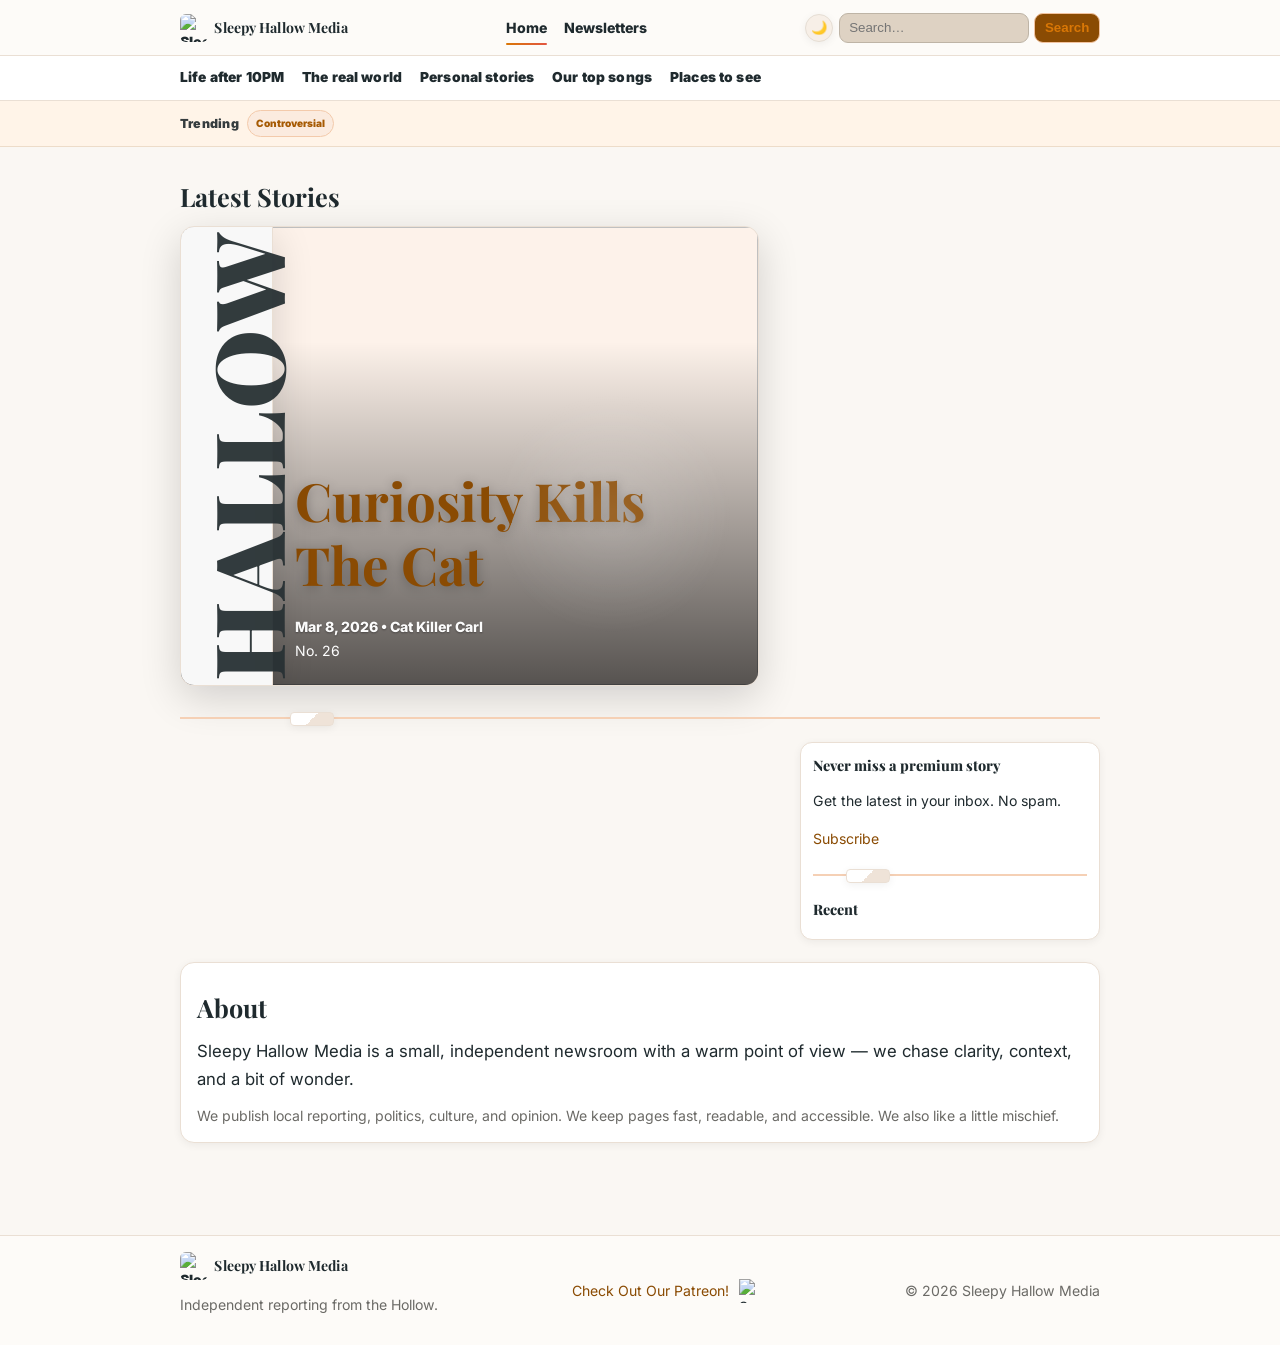
==== commit 30a767f5: "top bar removal" ====
--- a/index.html
+++ b/index.html
@@ -36,20 +36,7 @@
   <script defer src="effects.js?v=2.0"></script>
 </head>
 <body>
-  <!-- Skip link -->
-  <a class="skip-link" href="#main">Skip to content</a>
 
-  <div class="topbar" aria-label="Site tools">
-    <div class="wrap topbar-row">
-      <div class="topbar-right">
-      <form id="site-search" class="top-search" action="newsletters.html" method="get" role="search">
-        <label for="q" class="sr-only">Search the site</label>
-        <input id="q" name="q" type="search" placeholder="Search…" autocomplete="off" />
-        <button class="btn" type="submit" aria-label="Search">Search</button>
-      </form>
-      </div>
-    </div>
-  </div>
 
   <!-- Header / Primary Nav -->
   <header class="site-header" role="banner">
@@ -67,6 +54,11 @@
           <span class="theme-icon" aria-hidden="true">🌙</span>
         </button>
         <button class="nav-toggle" aria-label="Menu" aria-expanded="false" aria-controls="mobile-menu">☰</button>
+              <form id="site-search" class="top-search" action="newsletters.html" method="get" role="search">
+        <label for="q" class="sr-only">Search the site</label>
+        <input id="q" name="q" type="search" placeholder="Search…" autocomplete="off" />
+        <button class="btn" type="submit" aria-label="Search">Search</button>
+      </form>
       </div>
     </div>
     <nav id="mobile-menu" class="mobile-menu" aria-label="Mobile navigation">
--- a/styles.css
+++ b/styles.css
@@ -1,385 +1,413 @@
 /* Sleepy Hallow Media — Magazine Theme (v7.2)
- Surrealist cover energy + interactive polish. Compatible with script.js v6.6+. 
+   Surrealist cover energy + interactive polish. Compatible with script.js v6.6+.
 */
-/* ============================================================ 
- THEME TOKENS — warm neutrals + amber/coral accents 
- ============================================================ */
-:root{ 
- /* Base */ 
- --bg:#faf7f3; --surface:#fff; --surface-2:#f7efe7; 
- --ink:#1f2a2e; --muted:#6b6a66; --border:#e6ded4; 
- /* Accents */ 
- --accent:#d97706; --accent-ink:#8a4b03; --accent-2:#e25541; 
- /* Links */ 
- --link:#8a4b03; --link-hover: color-mix(in oklab, var(--accent), black 18%); 
- /* Chips */ 
- --chip-bg:#ffe0b2; --chip-ink:#5f3b13; 
- /* Elevation */ 
- --radius:10px; 
- --shadow-sm:0 2px 8px rgba(0,0,0,.06); 
- --shadow-md:0 8px 24px rgba(0,0,0,.12); 
- --shadow-lg:0 12px 40px rgba(0,0,0,.16); 
- /* Rhythm */ 
- --font-body: clamp(14px, 0.72rem + 0.2vw, 15.5px); 
- --h0: clamp(2.3rem, 1.4rem + 3.5vw, 3.3rem); 
- --h1: clamp(1.7rem, 1.1rem + 2.6vw, 2.3rem); 
- --h2: clamp(1.28rem, 0.98rem + 1.5vw, 1.58rem); 
- --h3: clamp(1.02rem, 0.88rem + 0.9vw, 1.18rem); 
- --lh-body:1.7; --lh-heading:1.22; --measure:68ch; 
- /* Focus ring */ 
- --ring:2px solid color-mix(in oklab, var(--accent), white 25%); 
- /* Buttons */ 
- --btn-bg:var(--accent); --btn-ink:#fff; 
- --btn-bg-hover:color-mix(in oklab, var(--accent), black 12%); 
- --btn-bg-active:color-mix(in oklab, var(--accent), black 22%); 
- /* Surfaces */ 
- --surface-hover: color-mix(in oklab, var(--surface), black 3%); 
- --wrap:920px; 
- /* Bars */ 
- --topbar-bg:#fff2e0; --topbar-ink:#6c3e05; --topbar-line:#f0e0cf; 
- --header-bg: color-mix(in oklab, #fff, #f2e7da 18%); --header-line:#eadfd4; 
- --trend-bg:#fff4e8; --trend-line:#eddcc9; 
- --lead-bg: color-mix(in oklab, #fff, var(--accent) 10%); 
- --panel-line:#eadfd4; 
- /* Cards */ 
- --card-bg:#fff; --card-bg-hover: color-mix(in oklab, #fff, #f6ece2 15%); 
- --thumb-bg:#efe3d8; 
- /* Share */ 
- --share-bg: color-mix(in oklab, var(--accent), white 88%); 
- --share-line: color-mix(in oklab, var(--accent), white 58%); 
- --share-ink: color-mix(in oklab, var(--accent), black 10%); 
- /* Motion */ 
- --tilt: rotateX(0deg) rotateY(0deg) translateZ(0); 
- --hover-raise: translateY(-2px); 
-} 
-:root[data-theme="dark"]{ 
- --bg:#111315; --surface:#15181a; --surface-2:#131618; 
- --ink:#ebefe9; --muted:#a9a7a2; --border:#262b2f; 
- --accent:#f2a14a; --accent-2:#ff7a66; --accent-ink:#1c1105; 
- --link:#ffd7a2; --link-hover:#fff0e0; 
- --chip-bg:#ffcaa1; --chip-ink:#1c1105; 
- --shadow-sm:0 2px 10px rgba(0,0,0,.35); 
- --shadow-md:0 10px 26px rgba(0,0,0,.45); 
- --shadow-lg:0 18px 46px rgba(0,0,0,.55); 
- --ring:2px solid color-mix(in oklab, var(--accent), black 25%); 
- --topbar-bg:#28190b; --topbar-ink:#ffd9a9; --topbar-line:#4a321d; 
- --header-bg:#141617; --header-line:#282c2f; 
- --trend-bg:#1b1713; --trend-line:#2b2621; 
- --lead-bg:#1a1510; --panel-line:#2a2f33; 
- --card-bg:#141618; --card-bg-hover:#171a1d; --thumb-bg:#222629; 
- --share-bg:#1f1711; --share-line:#3a2f25; --share-ink:#ffe5c5; 
-} 
-/* ============================================================ 
- BASE + SURFACE GRAIN 
- ============================================================ */ 
-*{box-sizing:border-box} 
-html,body{height:100%} 
-html{overflow-x:hidden} 
-body{ 
- margin:0; font-family:Inter, system-ui, -apple-system, Segoe UI, Roboto, Arial, sans-serif; 
- color:var(--ink); background:var(--bg); font-size:var(--font-body); line-height:var(--lh-body); 
- -webkit-font-smoothing:antialiased; position:relative; 
-} 
-/* gentle paper grain */ 
-body::after{ 
- content:""; position:fixed; inset:0; pointer-events:none; z-index:1; 
- background: 
- radial-gradient(1px 1px at 10% 15%, rgba(0,0,0,.04), transparent 60%) repeat, 
- radial-gradient(1px 1px at 80% 40%, rgba(0,0,0,.03), transparent 60%) repeat; 
- background-size:180px 180px, 220px 220px; 
- mix-blend-mode:multiply; opacity:.3; 
-} 
-@media (prefers-reduced-motion: reduce){ body::after{opacity:.18} } 
-.wrap{margin-inline:auto; width:min(92%, var(--wrap))} 
-img{display:block; max-width:100%; height:auto} 
-a{ 
- color:var(--link); text-decoration:none; 
- transition:color .16s ease, text-decoration-color .16s ease, opacity .16s ease, transform .12s ease; 
-} 
-a:hover{ color:var(--link-hover); text-decoration:underline; text-decoration-thickness:.09em; text-underline-offset:.15em;} 
-a:focus-visible{ outline:var(--ring); outline-offset:2px; border-radius:6px } 
-.sr-only{ position:absolute; left:-999px; top:auto; width:1px; height:1px; overflow:hidden } 
-.skip-link{ position:absolute; left:-999px; top:auto; width:1px; height:1px; overflow:hidden } 
-.skip-link:focus{ 
- position:static; padding:.35rem .55rem; background: color-mix(in oklab, var(--surface), black 8%); 
- color:var(--ink); border-radius:8px; border:1px solid var(--border) 
-} 
-/* ============================================================ 
- TOPBAR / HEADER / COVER TABS 
- ============================================================ */ 
-.topbar{ background:var(--topbar-bg); color:var(--topbar-ink); border-bottom:1px solid var(--topbar-line); position:relative; z-index:2 } 
-.topbar-row{ display:flex; align-items:center; justify-content:space-between; padding:.45rem 0 } 
-.top-link{ color:var(--topbar-ink); opacity:.95; margin-right:.6rem; font-weight:800 } 
-.top-link:hover{ opacity:1 } 
-.top-search{ display:flex; gap:.35rem } 
-.top-search input{ 
- border:1px solid color-mix(in oklab, var(--topbar-bg), black 20%); 
- background:color-mix(in oklab, var(--topbar-bg), black 10%); 
- color: color-mix(in oklab, var(--topbar-ink), white 10%); 
- border-radius:9px; padding:.4rem .6rem; min-width:170px 
-} 
-.top-search .btn{ 
- background:var(--accent-ink); color:var(--accent); 
- border:1px solid color-mix(in oklab, var(--accent), white 55%); 
- border-radius:9px; padding:.38rem .6rem; font-weight:900 
-} 
-.site-header{ 
- background:var(--header-bg); border-bottom:1px solid var(--header-line); 
- position:sticky; top:0; z-index:700; backdrop-filter:blur(10px) 
-} 
-.header-row{ display:flex; gap:.8rem; align-items:center; justify-content:space-between; padding:.8rem 0 } 
-.brand{ display:flex; align-items:center; gap:.4rem; font-weight:900; color:var(--ink) } 
-.brand-mark{ width:28px; height:28px; border-radius:6px } 
-.brand-name{ font-family:"Playfair Display", Georgia, serif; font-weight:700; letter-spacing:.12px } 
-.primary-nav{ display:flex; gap:1.1rem; align-items:center } 
-.primary-nav a{ color:var(--ink); font-weight:800; position:relative; will-change:transform } 
-.primary-nav a::after{ 
- content:""; position:absolute; left:0; right:0; bottom:-.35em; height:2px; 
- background:linear-gradient(90deg, var(--accent), var(--accent-2)); 
- transform:scaleX(0); transform-origin:left; border-radius:2px; transition:transform .18s ease 
-} 
-.primary-nav a:hover::after, .primary-nav a[aria-current="page"]::after{ transform:scaleX(1) } 
-.primary-nav a:hover{ transform: translateY(-1px) } 
-.nav-toggle{ display:none; background:var(--surface-2); border:1px solid var(--border); border-radius:9px; padding:.3rem .5rem; color:var(--ink) } 
-.mobile-menu{ display:none; border-top:1px solid var(--header-line); background:var(--surface-2); padding:.6rem 0 } 
-.mobile-menu a{ display:block; padding:.4rem 4%; color:var(--ink); font-weight:800 } 
-.header-tools{ display:flex; align-items:center; gap:.35rem } 
-@media (max-width:574px){ .primary-nav{display:none} .nav-toggle{display:block} .mobile-menu.active{display:block} } 
-.theme-toggle{ display:inline-flex; align-items:center; justify-content:center; border:1px solid var(--border); background:var(--surface-2); color:var(--ink); width:28px; height:28px; border-radius:999px; box-shadow:var(--shadow-sm) } 
-.theme-toggle:hover{ background:var(--surface-hover) } 
-.theme-icon{ font-size:.82rem } 
-/* Cover tabs strip */ 
-.cover-tabs{ position:relative; z-index:1; background:var(--surface); border-bottom:1px solid var(--panel-line) } 
-.cover-tabs .wrap{ display:flex; gap:18px; flex-wrap:wrap; align-items:center; padding:10px 0 } 
-.cover-tabs a{ color:var(--ink); font-weight:900; font-size:.86rem; letter-spacing:.01em } 
-.cover-tabs a:hover{ color:var(--link-hover); transform: translateY(-1px) } 
-/* ============================================================ 
- TRENDING 
- ============================================================ */ 
-.trending{ background:var(--trend-bg); border-bottom:1px solid var(--trend-line) } 
-.trend-row{ display:flex; align-items:center; gap:.5rem; padding:.6rem 0 } 
-.trend-label{ color: color-mix(in oklab, var(--ink), var(--muted) 30%); font-weight:900; font-size:.78rem; letter-spacing:.02em } 
-.trend-tags{ display:flex; flex-wrap:wrap; gap:.35rem } 
-.trend-tags a{ 
- display:inline-block; padding:.22rem .5rem; border-radius:999px; 
- background: color-mix(in oklab, var(--accent), white 85%); 
- color: color-mix(in oklab, var(--accent), black 18%); 
- border:1px solid color-mix(in oklab, var(--accent), white 60%); 
- font-weight:900; font-size:.63rem 
-} 
-:root[data-theme="dark"] .trend-tags a{ background:#301f12; color:#ffd8b2; border-color:#4a311c } 
-.trend-tags a:hover{ transform: translateY(-1px) } 
-/* ============================================================ 
- FRONT PAGE 
- ============================================================ */ 
-.front{ padding:1.2rem 0 2.2rem } 
-.lead-grid{ 
- display:grid; grid-template-columns:1.8fr 1fr; gap:clamp(12px, 2.6vw, 20px); 
- align-items:start; margin-bottom: clamp(16px, 3vw, 26px) 
-} 
-@media (max-width:760px){ .lead-grid{ grid-template-columns:1fr } } 
-.lead-card{ 
- position:relative; min-height: clamp(280px, 40vw, 460px); 
- background:var(--lead-bg); border:1px solid var(--panel-line); border-radius:14px; 
- overflow:hidden; box-shadow:var(--shadow-lg); display:grid; align-content:end; isolation:isolate 
-} 
-.lead-card::after{ content:""; position:absolute; inset:0; background:linear-gradient(180deg, rgba(0,0,0,0) 25%, rgba(0,0,0,.66) 100%); z-index:0 } 
-.lead-bg{ position:absolute; inset:0; width:100%; height:100%; object-fit:cover; z-index:-1 } 
-.cover-masthead{ 
- position:absolute; inset:0 auto 0 0; width:min(92px, 12.5vw); 
- display:grid; place-items:center; z-index:2; 
- background: color-mix(in oklab, #ffffff, #000 2%); 
- border-right:1px solid var(--panel-line); 
- box-shadow: var(--shadow-lg) 
-} 
-.cover-vertical{ 
- writing-mode:vertical-rl; transform: rotate(180deg); 
- font:900 clamp(30px, 9.2vw, 96px) "Playfair Display", Georgia, serif; 
- letter-spacing:.02em; color: color-mix(in oklab, var(--ink), var(--muted) 12%); 
- opacity:.95; user-select:none 
-} 
-:root[data-theme="dark"] .cover-vertical{ color:#efe7de; opacity:.9 } 
-.lead-card{ padding-left: min(92px, 12.5vw) } 
-.lead-body{ position:relative; color:#fff; padding: clamp(12px, 2.8vw, 22px); z-index:1 } 
-.lead-body::before{ 
- content:""; position:absolute; width: clamp(140px, 30vw, 340px); height: clamp(140px, 30vw, 340px); 
- left:var(--spot-x, 70%); top:var(--spot-y, 30%); transform: translate(-50%,-50%); pointer-events:none; border-radius:50%; 
- background: radial-gradient(closest-side, rgba(255,255,255,.18), rgba(255,255,255,0) 70%); 
- mix-blend-mode: screen; opacity:.8; transition: opacity .2s ease 
-} 
-@media (prefers-reduced-motion: reduce){ .lead-body::before{display:none} } 
-.kicker{ display:inline-block; padding:.16rem .5rem; border-radius:999px; background:var(--chip-bg); color:var(--chip-ink); font-weight:900; font-size:.6rem; margin-bottom:.4rem } 
-.lead-title, .a-title, h1{ font-family:"Playfair Display", Georgia, serif; font-weight:700; line-height:var(--lh-heading); margin:.1em 0 .35em; font-size:var(--h1) } 
-.front .lead-title{ font-size:var(--h0); text-shadow:0 2px 12px rgba(0,0,0,.25) } 
-.lead-meta{ opacity:.98; font-weight:800; color:#fff; text-shadow:0 1px 2px rgba(0,0,0,.35) } 
-/* price sticker (effects.js injects) */ 
-.price-sticker{ 
- position:absolute; right:10px; top:10px; z-index:3; 
- display:grid; gap:4px; min-width:112px; padding:6px 8px 8px; 
- background:#fff; color:#111; border:1px solid #e8e0d6; border-radius:8px; box-shadow:var(--shadow-md); 
- font-weight:900; text-align:center 
-} 
-.price-sticker .ps-line1{ font:900 .78rem/1 Inter,system-ui } 
-.price-sticker .ps-price{ font:900 1.08rem/1 Inter,system-ui } 
-.price-sticker .ps-barcode{ 
- height:18px; margin-top:2px; border-radius:3px; 
- background: repeating-linear-gradient(90deg,#111 0 2px,#fff 2px 4px); 
- outline:1px solid #ddd 
-} 
-/* right rail */ 
-.right-rail{ display:block } 
-.top-stories{ display:grid; grid-template-columns:1fr; gap:10px } 
-.top-card{ 
- display:grid; grid-template-columns:92px 1fr; gap:10px; background:var(--card-bg); 
- border:1px solid var(--panel-line); border-radius:12px; overflow:hidden; box-shadow:var(--shadow-sm); 
- transform:var(--tilt); transition: transform .18s ease, box-shadow .18s ease, background-color .18s ease 
-} 
-.top-card:hover{ box-shadow:var(--shadow-md); background:var(--card-bg-hover); transform: perspective(800px) rotateX(2deg) rotateY(-2deg) translateZ(0) } 
-.top-thumb{ width:100%; height:100%; object-fit:cover; min-height:80px; background:var(--thumb-bg) } 
-.top-body{ padding:8px 10px } 
-.top-title, .card-title{ font-weight:900; line-height:1.22; font-size:var(--h3); margin:0 0 4px } 
-.top-title a, .card-title a{ color:var(--ink) } 
-:root[data-theme="dark"] .top-title a,:root[data-theme="dark"] .card-title a{ color:#f5efe8 } 
-.top-title a:hover, .card-title a:hover{ color:var(--link-hover) } 
-.top-meta{ color:var(--muted); font-size:.72rem } 
-@media (min-width:1100px){ .top-stories{ max-width:380px } } 
-/* latest + sidebar */ 
-.content-grid{ display:grid; grid-template-columns:2fr 1fr; gap:clamp(12px, 2.6vw, 20px) } 
-@media (max-width:760px){ .content-grid{ grid-template-columns:1fr } } 
-.h-section{ font-family:"Playfair Display", Georgia, serif; font-weight:700; line-height:var(--lh-heading); font-size:var(--h2); margin:1rem 0 .8rem } 
-/* cards grid */ 
-.cards-grid{ display:grid; grid-template-columns:repeat(auto-fill, minmax(270px,1fr)); gap:clamp(10px, 1.6vw, 16px); align-items:start } 
-@media (min-width:1280px){ .cards-grid{ grid-template-columns:repeat(auto-fill, minmax(270px,320px)); justify-content:center } } 
-.card{ 
- display:flex; flex-direction:column; background:var(--card-bg); 
- border:1px solid var(--panel-line); border-radius:12px; overflow:hidden; box-shadow:var(--shadow-sm); 
- transform:var(--tilt); transition: transform .18s ease, box-shadow .18s ease, background-color .18s ease, filter .18s ease 
-} 
-.card:hover{ transform: perspective(900px) rotateX(2deg) rotateY(2deg) translateZ(0) var(--hover-raise); box-shadow:var(--shadow-md); background:var(--card-bg-hover); filter:saturate(1.02) } 
-.card-img{ width:100%; aspect-ratio:16/9; object-fit:cover; background:var(--thumb-bg); transition: transform .24s ease } 
-.card:hover .card-img{ transform:scale(1.02) } 
-.card-body{ padding:10px 12px 14px; display:flex; flex-direction:column; gap:6px } 
-.card-meta{ color:var(--muted); font-size:.72rem } 
-.card-sub{ margin:0; color:var(--muted); font-size:.78rem } 
-.card-title{ display:-webkit-box; -webkit-line-clamp:2; -webkit-box-orient:vertical; overflow:hidden } 
-/* reveal animation (effects.js toggles) */ 
-.reveal{ opacity:0; transform: translateY(6px); transition: opacity .35s ease, transform .35s ease } 
-.reveal.is-revealed{ opacity:1; transform:none } 
-@media (prefers-reduced-motion: reduce){ .reveal,.reveal.is-revealed{ transition:none } } 
-/* chips */ 
-.chip{ display:inline-block; padding:.14rem .46rem; border-radius:999px; background:var(--chip-bg); color:var(--chip-ink); font-weight:900; font-size:.62rem; margin-right:6px } 
-/* sidebar */ 
-.side-panel{ background:var(--card-bg); border:1px solid var(--panel-line); border-radius:12px; padding:12px; box-shadow:var(--shadow-sm) } 
-.h-side{ margin:0 0 8px; font:800 .9rem "Playfair Display", Georgia, serif; color:var(--ink) } 
-.side-list{ list-style:none; margin:0; padding:0 } 
-.side-list li{ margin:6px 0 } 
-.side-list a{ color:var(--ink); font-weight:800 } 
-:root[data-theme="dark"] .side-list a{ color:#f5efe8 } 
-/* about */ 
-.about-block{ margin:1.4rem 0 2.2rem; background:var(--card-bg); border:1px solid var(--panel-line); border-radius:14px; padding:14px 16px; box-shadow:var(--shadow-sm) } 
-.about-lede{ font-size:1.05rem; margin:.2rem 0 .6rem } 
-.about-detail{ margin:0; color:var(--muted) } 
-/* dynamic sections spacing */ 
-.dynamic-sections{ display:flex; flex-direction:column; gap:24px } 
-/* section divider (surreal accent block) */ 
-.section-divider{ --line: color-mix(in oklab, var(--accent), white 65%); margin:18px 0; height:12px; position:relative } 
-.section-divider::before{ content:""; position:absolute; left:0; right:0; top:50%; height:2px; background:var(--line); transform:translateY(-50%) } 
-.section-divider::after{ 
- content:""; position:absolute; left: min(12%, 120px); top:0; width:42px; height:12px; 
- background:linear-gradient(135deg, #fff 50%, var(--thumb-bg) 50%); 
- border:1px solid var(--panel-line); border-radius:4px; box-shadow:var(--shadow-sm) 
-} 
-:root[data-theme="dark"] .section-divider::after{ background:linear-gradient(135deg, #161819 50%, #232629 50%) } 
-/* ============================================================ 
- ARTICLE 
- ============================================================ */ 
-.a-hero{ position:relative; min-height: clamp(220px, 36vw, 320px); background:var(--lead-bg); display:grid; align-content:end; border-bottom:1px solid var(--header-line) } 
-.a-hero-bg{ position:absolute; inset:0; width:100%; height:100%; object-fit:cover; object-position:center; display:block } 
-.a-hero::after{ content:""; position:absolute; inset:0; background:linear-gradient(180deg, rgba(0,0,0,0) 35%, rgba(0,0,0,.55) 100%) } 
-.a-hero-inner{ position:relative; color:#fff; padding:16px 0 18px } 
-.a-kicker{ display:inline-block; padding:.14rem .44rem; border-radius:999px; background:var(--chip-bg); color:var(--chip-ink); font-weight:800; font-size:.6rem; margin-bottom:6px } 
-.a-sub{ margin:0 0 6px; opacity:.95; line-height:1.4 } 
-.a-byline{ opacity:.98; font-weight:800; display:flex; gap:8px; flex-wrap:wrap } 
-.article-wrap{ max-width:var(--measure) } 
-.article-body{ background:var(--card-bg); border:1px solid var(--panel-line); border-radius:12px; box-shadow:var(--shadow-sm); padding:clamp(12px, 1.6vw, 16px); margin:16px 0 } 
-.article-body p{ font-size:1rem; line-height:var(--lh-body); margin:14px 0; max-width:var(--measure) } 
-.article-body h2{ font-family:"Playfair Display", Georgia, serif; font-weight:700; line-height:var(--lh-heading); font-size:var(--h2); margin:18px 0 10px } 
-.article-body h3{ font-family:"Playfair Display", Georgia, serif; font-weight:700; line-height:var(--lh-heading); font-size:var(--h3); margin:14px 0 8px } 
-.article-body a{ text-decoration-thickness:.08em; text-underline-offset:.15em } 
-.article-body blockquote{ margin:14px 0; padding:12px 14px; border-left:3px solid var(--accent-2); background: color-mix(in oklab, var(--accent-2), white 86%); color: color-mix(in oklab, var(--accent-2), black 24%); border-radius:8px } 
-/* drop cap */ 
-.article-body p:first-of-type::first-letter{ 
- float:left; font:700 clamp(3.2rem, 7vw, 4.2rem) "Playfair Display", Georgia, serif; 
- line-height:.8; padding:.12rem .4rem 0 0; color: color-mix(in oklab, var(--ink), var(--muted) 5%) 
-} 
-/* pull quote */ 
-.pullquote{ 
- margin:16px 0; padding:14px 16px; border:2px solid color-mix(in oklab, var(--accent), white 35%); 
- background:color-mix(in oklab, var(--accent), white 92%); 
- color: color-mix(in oklab, var(--ink), var(--muted) 10%); border-radius:10px; font-weight:800; font-size:1.05rem 
-} 
-/* full bleed */ 
-.figure-bleed{ width:100vw; margin-left:calc(50% - 50vw); background:var(--thumb-bg); border-block:1px solid var(--panel-line) } 
-.figure-bleed img{ width:100%; height:auto; display:block } 
-.figure-bleed figcaption{ color:var(--muted); font-size:.85rem; margin:6px auto; padding:0 4%; max-width:var(--measure) } 
-/* tags */ 
-.a-tags{ display:flex; flex-wrap:wrap; gap:6px; margin:6px 0 12px } 
-.a-tags a{ display:inline-block; padding:.14rem .44rem; border-radius:999px; background:var(--chip-bg); color:var(--chip-ink); font-weight:900; font-size:.62rem } 
-/* share bar */ 
-.share-bar{ display:flex; gap:8px; flex-wrap:wrap; margin:12px 0 18px } 
-@media (min-width:1100px){ .share-bar{ position:sticky; top:120px; align-self:start; display:inline-flex; flex-direction:column } } 
-.share-btn{ 
- display:inline-flex; align-items:center; gap:.35rem; padding:.45rem .7rem; border-radius:999px; font-weight:900; font-size:.85rem; 
- border:1px solid var(--share-line); background:var(--share-bg); color:var(--share-ink); text-decoration:none; cursor:pointer; box-shadow:var(--shadow-sm) 
-} 
-.share-btn:hover{ filter:brightness(1.03); transform: translateY(-1px) } 
-.share-btn:active{ transform:translateY(0) } 
-/* ============================================================ 
- FOOTER 
- ============================================================ */ 
-.site-footer{ margin-top:22px; padding:16px 0; background:var(--header-bg); border-top:1px solid var(--header-line) } 
-.footer-grid{ display:flex; align-items:center; justify-content:space-between; gap:12px; flex-wrap:wrap } 
-.footer-links{ display:flex; gap:10px; flex-wrap:wrap } 
-.muted, .a-byline, .card-meta, .top-meta, #active-filter{ color:var(--muted); line-height:1.5 } 
-/* Resilience */ 
-.article-body, .card-title, .top-title, .a-title, .h-section, .page-title{ 
- overflow-wrap:anywhere; word-break:break-word 
-} 
-/* ============================================================ 
- GLOBAL DECOR: progress bar & cursor halo 
- ============================================================ */ 
-#progress-bar{ 
- position:fixed; left:0; top:0; height:3px; width:0; 
- background:linear-gradient(90deg, var(--accent), var(--accent-2)); 
- z-index:1000; box-shadow:0 1px 6px rgba(0,0,0,.25) 
-} 
-.cursor-halo{ 
- position:fixed; width:18px; height:18px; border-radius:50%; 
- transform:translate(-50%,-50%); pointer-events:none; z-index:999; mix-blend-mode:multiply; 
- background: radial-gradient(circle, color-mix(in oklab, var(--accent), white 24%), transparent 60%); 
- opacity:.0; transition: opacity .18s ease 
-} 
-.cursor-halo.on{ opacity:.3 } 
+
+/* ============================================================
+   THEME TOKENS — warm neutrals + amber/coral accents
+   ============================================================ */
+:root{
+  /* Base */
+  --bg:#faf7f3; --surface:#fff; --surface-2:#f7efe7;
+  --ink:#1f2a2e; --muted:#6b6a66; --border:#e6ded4;
+
+  /* Accents */
+  --accent:#d97706; --accent-ink:#8a4b03; --accent-2:#e25541;
+
+  /* Links */
+  --link:#8a4b03; --link-hover: color-mix(in oklab, var(--accent), black 18%);
+
+  /* Chips */
+  --chip-bg:#ffe0b2; --chip-ink:#5f3b13;
+
+  /* Elevation */
+  --radius:10px;
+  --shadow-sm:0 2px 8px rgba(0,0,0,.06);
+  --shadow-md:0 8px 24px rgba(0,0,0,.12);
+  --shadow-lg:0 12px 40px rgba(0,0,0,.16);
+
+  /* Rhythm */
+  --font-body: clamp(14px, 0.72rem + 0.2vw, 15.5px);
+  --h0: clamp(2.3rem, 1.4rem + 3.5vw, 3.3rem);
+  --h1: clamp(1.7rem, 1.1rem + 2.6vw, 2.3rem);
+  --h2: clamp(1.28rem, 0.98rem + 1.5vw, 1.58rem);
+  --h3: clamp(1.02rem, 0.88rem + 0.9vw, 1.18rem);
+  --lh-body:1.7; --lh-heading:1.22; --measure:68ch;
+
+  /* Focus ring */
+  --ring:2px solid color-mix(in oklab, var(--accent), white 25%);
+
+  /* Buttons */
+  --btn-bg:var(--accent); --btn-ink:#fff;
+  --btn-bg-hover:color-mix(in oklab, var(--accent), black 12%);
+  --btn-bg-active:color-mix(in oklab, var(--accent), black 22%);
+
+  /* Surfaces */
+  --surface-hover: color-mix(in oklab, var(--surface), black 3%);
+  --wrap:920px;
+
+  /* Bars */
+  --topbar-bg:#fff2e0; --topbar-ink:#6c3e05; --topbar-line:#f0e0cf;
+  --header-bg: color-mix(in oklab, #fff, #f2e7da 18%); --header-line:#eadfd4;
+  --trend-bg:#fff4e8; --trend-line:#eddcc9;
+  --lead-bg: color-mix(in oklab, #fff, var(--accent) 10%);
+  --panel-line:#eadfd4;
+
+  /* Cards */
+  --card-bg:#fff; --card-bg-hover: color-mix(in oklab, #fff, #f6ece2 15%);
+  --thumb-bg:#efe3d8;
+
+  /* Share */
+  --share-bg: color-mix(in oklab, var(--accent), white 88%);
+  --share-line: color-mix(in oklab, var(--accent), white 58%);
+  --share-ink: color-mix(in oklab, var(--accent), black 10%);
+
+  /* Motion */
+  --tilt: rotateX(0deg) rotateY(0deg) translateZ(0);
+  --hover-raise: translateY(-2px);
+}
+
+:root[data-theme="dark"]{
+  --bg:#111315; --surface:#15181a; --surface-2:#131618;
+  --ink:#ebefe9; --muted:#a9a7a2; --border:#262b2f;
+  --accent:#f2a14a; --accent-2:#ff7a66; --accent-ink:#1c1105;
+  --link:#ffd7a2; --link-hover:#fff0e0;
+  --chip-bg:#ffcaa1; --chip-ink:#1c1105;
+  --shadow-sm:0 2px 10px rgba(0,0,0,.35);
+  --shadow-md:0 10px 26px rgba(0,0,0,.45);
+  --shadow-lg:0 18px 46px rgba(0,0,0,.55);
+  --ring:2px solid color-mix(in oklab, var(--accent), black 25%);
+  --topbar-bg:#28190b; --topbar-ink:#ffd9a9; --topbar-line:#4a321d;
+  --header-bg:#141617; --header-line:#282c2f;
+  --trend-bg:#1b1713; --trend-line:#2b2621;
+  --lead-bg:#1a1510; --panel-line:#2a2f33;
+  --card-bg:#141618; --card-bg-hover:#171a1d; --thumb-bg:#222629;
+  --share-bg:#1f1711; --share-line:#3a2f25; --share-ink:#ffe5c5;
+}
+
+/* ============================================================
+   BASE + SURFACE GRAIN
+   ============================================================ */
+*{box-sizing:border-box}
+html,body{height:100%}
+html{overflow-x:hidden}
+body{
+  margin:0; font-family:Inter, system-ui, -apple-system, Segoe UI, Roboto, Arial, sans-serif;
+  color:var(--ink); background:var(--bg); font-size:var(--font-body); line-height:var(--lh-body);
+  -webkit-font-smoothing:antialiased; position:relative;
+}
+/* gentle paper grain */
+body::after{
+  content:""; position:fixed; inset:0; pointer-events:none; z-index:1;
+  background:
+    radial-gradient(1px 1px at 10% 15%, rgba(0,0,0,.04), transparent 60%) repeat,
+    radial-gradient(1px 1px at 80% 40%, rgba(0,0,0,.03), transparent 60%) repeat;
+  background-size:180px 180px, 220px 220px;
+  mix-blend-mode:multiply; opacity:.3;
+}
+@media (prefers-reduced-motion: reduce){ body::after{opacity:.18} }
+
+.wrap{margin-inline:auto; width:min(92%, var(--wrap))}
+img{display:block; max-width:100%; height:auto}
+a{
+  color:var(--link); text-decoration:none;
+  transition:color .16s ease, text-decoration-color .16s ease, opacity .16s ease, transform .12s ease;
+}
+a:hover{ color:var(--link-hover); text-decoration:underline; text-decoration-thickness:.09em; text-underline-offset:.15em;}
+a:focus-visible{ outline:var(--ring); outline-offset:2px; border-radius:6px }
+
+.sr-only{ position:absolute; left:-999px; top:auto; width:1px; height:1px; overflow:hidden }
+.skip-link{ position:absolute; left:-999px; top:auto; width:1px; height:1px; overflow:hidden }
+.skip-link:focus{
+  position:static; padding:.35rem .55rem; background: color-mix(in oklab, var(--surface), black 8%);
+  color:var(--ink); border-radius:8px; border:1px solid var(--border)
+}
+
+/* ============================================================
+   TOPBAR / HEADER / COVER TABS
+   ============================================================ */
+.topbar{ background:var(--topbar-bg); color:var(--topbar-ink); border-bottom:1px solid var(--topbar-line); position:relative; z-index:2 }
+.topbar-row{ display:flex; align-items:center; justify-content:space-between; padding:.45rem 0 }
+.top-link{ color:var(--topbar-ink); opacity:.95; margin-right:.6rem; font-weight:800 }
+.top-link:hover{ opacity:1 }
+.top-search{ display:flex; gap:.35rem }
+.top-search input{
+  border:1px solid color-mix(in oklab, var(--topbar-bg), black 20%);
+  background:color-mix(in oklab, var(--topbar-bg), black 10%);
+  color: color-mix(in oklab, var(--topbar-ink), white 10%);
+  border-radius:9px; padding:.4rem .6rem; min-width:170px
+}
+.top-search .btn{
+  background:var(--accent-ink); color:var(--accent);
+  border:1px solid color-mix(in oklab, var(--accent), white 55%);
+  border-radius:9px; padding:.38rem .6rem; font-weight:900
+}
+
+.site-header{
+  background:var(--header-bg); border-bottom:1px solid var(--header-line);
+  position:sticky; top:0; z-index:700; backdrop-filter:blur(10px)
+}
+.header-row{ display:flex; gap:.8rem; align-items:center; justify-content:space-between; padding:.8rem 0 }
+.brand{ display:flex; align-items:center; gap:.4rem; font-weight:900; color:var(--ink) }
+.brand-mark{ width:28px; height:28px; border-radius:6px }
+.brand-name{ font-family:"Playfair Display", Georgia, serif; font-weight:700; letter-spacing:.12px }
+
+.primary-nav{ display:flex; gap:1.1rem; align-items:center }
+.primary-nav a{ color:var(--ink); font-weight:800; position:relative; will-change:transform }
+.primary-nav a::after{
+  content:""; position:absolute; left:0; right:0; bottom:-.35em; height:2px;
+  background:linear-gradient(90deg, var(--accent), var(--accent-2));
+  transform:scaleX(0); transform-origin:left; border-radius:2px; transition:transform .18s ease
+}
+.primary-nav a:hover::after, .primary-nav a[aria-current="page"]::after{ transform:scaleX(1) }
+.primary-nav a:hover{ transform: translateY(-1px) }
+
+.nav-toggle{ display:none; background:var(--surface-2); border:1px solid var(--border); border-radius:9px; padding:.3rem .5rem; color:var(--ink) }
+.mobile-menu{ display:none; border-top:1px solid var(--header-line); background:var(--surface-2); padding:.6rem 0 }
+.mobile-menu a{ display:block; padding:.4rem 4%; color:var(--ink); font-weight:800 }
+.header-tools{ display:flex; align-items:center; gap:.35rem }
+@media (max-width:574px){ .primary-nav{display:none} .nav-toggle{display:block} .mobile-menu.active{display:block} }
+
+.theme-toggle{ display:inline-flex; align-items:center; justify-content:center; border:1px solid var(--border); background:var(--surface-2); color:var(--ink); width:28px; height:28px; border-radius:999px; box-shadow:var(--shadow-sm) }
+.theme-toggle:hover{ background:var(--surface-hover) }
+.theme-icon{ font-size:.82rem }
+
+/* Cover tabs strip */
+.cover-tabs{ position:relative; z-index:1; background:var(--surface); border-bottom:1px solid var(--panel-line) }
+.cover-tabs .wrap{ display:flex; gap:18px; flex-wrap:wrap; align-items:center; padding:10px 0 }
+.cover-tabs a{ color:var(--ink); font-weight:900; font-size:.86rem; letter-spacing:.01em }
+.cover-tabs a:hover{ color:var(--link-hover); transform: translateY(-1px) }
+
+/* ============================================================
+   TRENDING
+   ============================================================ */
+.trending{ background:var(--trend-bg); border-bottom:1px solid var(--trend-line) }
+.trend-row{ display:flex; align-items:center; gap:.5rem; padding:.6rem 0 }
+.trend-label{ color: color-mix(in oklab, var(--ink), var(--muted) 30%); font-weight:900; font-size:.78rem; letter-spacing:.02em }
+.trend-tags{ display:flex; flex-wrap:wrap; gap:.35rem }
+.trend-tags a{
+  display:inline-block; padding:.22rem .5rem; border-radius:999px;
+  background: color-mix(in oklab, var(--accent), white 85%);
+  color: color-mix(in oklab, var(--accent), black 18%);
+  border:1px solid color-mix(in oklab, var(--accent), white 60%);
+  font-weight:900; font-size:.63rem
+}
+:root[data-theme="dark"] .trend-tags a{ background:#301f12; color:#ffd8b2; border-color:#4a311c }
+.trend-tags a:hover{ transform: translateY(-1px) }
+
+/* ============================================================
+   FRONT PAGE
+   ============================================================ */
+.front{ padding:1.2rem 0 2.2rem }
+.lead-grid{
+  display:grid; grid-template-columns:1.8fr 1fr; gap:clamp(12px, 2.6vw, 20px);
+  align-items:start; margin-bottom: clamp(16px, 3vw, 26px)
+}
+@media (max-width:760px){ .lead-grid{ grid-template-columns:1fr } }
+
+.lead-card{
+  position:relative; min-height: clamp(280px, 40vw, 460px);
+  background:var(--lead-bg); border:1px solid var(--panel-line); border-radius:14px;
+  overflow:hidden; box-shadow:var(--shadow-lg); display:grid; align-content:end; isolation:isolate
+}
+.lead-card::after{ content:""; position:absolute; inset:0; background:linear-gradient(180deg, rgba(0,0,0,0) 25%, rgba(0,0,0,.66) 100%); z-index:0 }
+.lead-bg{ position:absolute; inset:0; width:100%; height:100%; object-fit:cover; z-index:-1 }
+
+.cover-masthead{
+  position:absolute; inset:0 auto 0 0; width:min(92px, 12.5vw);
+  display:grid; place-items:center; z-index:2;
+  background: color-mix(in oklab, #ffffff, #000 2%);
+  border-right:1px solid var(--panel-line);
+  box-shadow: var(--shadow-lg)
+}
+.cover-vertical{
+  writing-mode:vertical-rl; transform: rotate(180deg);
+  font:900 clamp(30px, 9.2vw, 96px) "Playfair Display", Georgia, serif;
+  letter-spacing:.02em; color: color-mix(in oklab, var(--ink), var(--muted) 12%);
+  opacity:.95; user-select:none
+}
+:root[data-theme="dark"] .cover-vertical{ color:#efe7de; opacity:.9 }
+.lead-card{ padding-left: min(92px, 12.5vw) }
+
+.lead-body{ position:relative; color:#fff; padding: clamp(12px, 2.8vw, 22px); z-index:1 }
+.lead-body::before{
+  content:""; position:absolute; width: clamp(140px, 30vw, 340px); height: clamp(140px, 30vw, 340px);
+  left:var(--spot-x, 70%); top:var(--spot-y, 30%); transform: translate(-50%,-50%); pointer-events:none; border-radius:50%;
+  background: radial-gradient(closest-side, rgba(255,255,255,.18), rgba(255,255,255,0) 70%);
+  mix-blend-mode: screen; opacity:.8; transition: opacity .2s ease
+}
+@media (prefers-reduced-motion: reduce){ .lead-body::before{display:none} }
+
+.kicker{ display:inline-block; padding:.16rem .5rem; border-radius:999px; background:var(--chip-bg); color:var(--chip-ink); font-weight:900; font-size:.6rem; margin-bottom:.4rem }
+.lead-title, .a-title, h1{ font-family:"Playfair Display", Georgia, serif; font-weight:700; line-height:var(--lh-heading); margin:.1em 0 .35em; font-size:var(--h1) }
+.front .lead-title{ font-size:var(--h0); text-shadow:0 2px 12px rgba(0,0,0,.25) }
+.lead-meta{ opacity:.98; font-weight:800; color:#fff; text-shadow:0 1px 2px rgba(0,0,0,.35) }
+
+/* price sticker (effects.js injects) */
+.price-sticker{
+  position:absolute; right:10px; top:10px; z-index:3;
+  display:grid; gap:4px; min-width:112px; padding:6px 8px 8px;
+  background:#fff; color:#111; border:1px solid #e8e0d6; border-radius:8px; box-shadow:var(--shadow-md);
+  font-weight:900; text-align:center
+}
+.price-sticker .ps-line1{ font:900 .78rem/1 Inter,system-ui }
+.price-sticker .ps-price{ font:900 1.08rem/1 Inter,system-ui }
+.price-sticker .ps-barcode{
+  height:18px; margin-top:2px; border-radius:3px;
+  background: repeating-linear-gradient(90deg,#111 0 2px,#fff 2px 4px);
+  outline:1px solid #ddd
+}
+
+/* right rail */
+.right-rail{ display:block }
+.top-stories{ display:grid; grid-template-columns:1fr; gap:10px }
+.top-card{
+  display:grid; grid-template-columns:92px 1fr; gap:10px; background:var(--card-bg);
+  border:1px solid var(--panel-line); border-radius:12px; overflow:hidden; box-shadow:var(--shadow-sm);
+  transform:var(--tilt); transition: transform .18s ease, box-shadow .18s ease, background-color .18s ease
+}
+.top-card:hover{ box-shadow:var(--shadow-md); background:var(--card-bg-hover); transform: perspective(800px) rotateX(2deg) rotateY(-2deg) translateZ(0) }
+.top-thumb{ width:100%; height:100%; object-fit:cover; min-height:80px; background:var(--thumb-bg) }
+.top-body{ padding:8px 10px }
+.top-title, .card-title{ font-weight:900; line-height:1.22; font-size:var(--h3); margin:0 0 4px }
+.top-title a, .card-title a{ color:var(--ink) }
+:root[data-theme="dark"] .top-title a,:root[data-theme="dark"] .card-title a{ color:#f5efe8 }
+.top-title a:hover, .card-title a:hover{ color:var(--link-hover) }
+.top-meta{ color:var(--muted); font-size:.72rem }
+
+@media (min-width:1100px){ .top-stories{ max-width:380px } }
+
+/* latest + sidebar */
+.content-grid{ display:grid; grid-template-columns:2fr 1fr; gap:clamp(12px, 2.6vw, 20px) }
+@media (max-width:760px){ .content-grid{ grid-template-columns:1fr } }
+.h-section{ font-family:"Playfair Display", Georgia, serif; font-weight:700; line-height:var(--lh-heading); font-size:var(--h2); margin:1rem 0 .8rem }
+
+/* cards grid */
+.cards-grid{ display:grid; grid-template-columns:repeat(auto-fill, minmax(270px,1fr)); gap:clamp(10px, 1.6vw, 16px); align-items:start }
+@media (min-width:1280px){ .cards-grid{ grid-template-columns:repeat(auto-fill, minmax(270px,320px)); justify-content:center } }
+.card{
+  display:flex; flex-direction:column; background:var(--card-bg);
+  border:1px solid var(--panel-line); border-radius:12px; overflow:hidden; box-shadow:var(--shadow-sm);
+  transform:var(--tilt); transition: transform .18s ease, box-shadow .18s ease, background-color .18s ease, filter .18s ease
+}
+.card:hover{ transform: perspective(900px) rotateX(2deg) rotateY(2deg) translateZ(0) var(--hover-raise); box-shadow:var(--shadow-md); background:var(--card-bg-hover); filter:saturate(1.02) }
+.card-img{ width:100%; aspect-ratio:16/9; object-fit:cover; background:var(--thumb-bg); transition: transform .24s ease }
+.card:hover .card-img{ transform:scale(1.02) }
+.card-body{ padding:10px 12px 14px; display:flex; flex-direction:column; gap:6px }
+.card-meta{ color:var(--muted); font-size:.72rem }
+.card-sub{ margin:0; color:var(--muted); font-size:.78rem }
+.card-title{ display:-webkit-box; -webkit-line-clamp:2; -webkit-box-orient:vertical; overflow:hidden }
+
+/* reveal animation (effects.js toggles) */
+.reveal{ opacity:0; transform: translateY(6px); transition: opacity .35s ease, transform .35s ease }
+.reveal.is-revealed{ opacity:1; transform:none }
+@media (prefers-reduced-motion: reduce){ .reveal,.reveal.is-revealed{ transition:none } }
+
+/* chips */
+.chip{ display:inline-block; padding:.14rem .46rem; border-radius:999px; background:var(--chip-bg); color:var(--chip-ink); font-weight:900; font-size:.62rem; margin-right:6px }
+
+/* sidebar */
+.side-panel{ background:var(--card-bg); border:1px solid var(--panel-line); border-radius:12px; padding:12px; box-shadow:var(--shadow-sm) }
+.h-side{ margin:0 0 8px; font:800 .9rem "Playfair Display", Georgia, serif; color:var(--ink) }
+.side-list{ list-style:none; margin:0; padding:0 }
+.side-list li{ margin:6px 0 }
+.side-list a{ color:var(--ink); font-weight:800 }
+:root[data-theme="dark"] .side-list a{ color:#f5efe8 }
+
+/* about */
+.about-block{ margin:1.4rem 0 2.2rem; background:var(--card-bg); border:1px solid var(--panel-line); border-radius:14px; padding:14px 16px; box-shadow:var(--shadow-sm) }
+.about-lede{ font-size:1.05rem; margin:.2rem 0 .6rem }
+.about-detail{ margin:0; color:var(--muted) }
+
+/* dynamic sections spacing */
+.dynamic-sections{ display:flex; flex-direction:column; gap:24px }
+
+/* section divider (surreal accent block) */
+.section-divider{ --line: color-mix(in oklab, var(--accent), white 65%); margin:18px 0; height:12px; position:relative }
+.section-divider::before{ content:""; position:absolute; left:0; right:0; top:50%; height:2px; background:var(--line); transform:translateY(-50%) }
+.section-divider::after{
+  content:""; position:absolute; left: min(12%, 120px); top:0; width:42px; height:12px;
+  background:linear-gradient(135deg, #fff 50%, var(--thumb-bg) 50%);
+  border:1px solid var(--panel-line); border-radius:4px; box-shadow:var(--shadow-sm)
+}
+:root[data-theme="dark"] .section-divider::after{ background:linear-gradient(135deg, #161819 50%, #232629 50%) }
+
+/* ============================================================
+   ARTICLE
+   ============================================================ */
+.a-hero{ position:relative; min-height: clamp(220px, 36vw, 320px); background:var(--lead-bg); display:grid; align-content:end; border-bottom:1px solid var(--header-line) }
+.a-hero-bg{ position:absolute; inset:0; width:100%; height:100%; object-fit:cover; object-position:center; display:block }
+.a-hero::after{ content:""; position:absolute; inset:0; background:linear-gradient(180deg, rgba(0,0,0,0) 35%, rgba(0,0,0,.55) 100%) }
+.a-hero-inner{ position:relative; color:#fff; padding:16px 0 18px }
+.a-kicker{ display:inline-block; padding:.14rem .44rem; border-radius:999px; background:var(--chip-bg); color:var(--chip-ink); font-weight:800; font-size:.6rem; margin-bottom:6px }
+.a-sub{ margin:0 0 6px; opacity:.95; line-height:1.4 }
+.a-byline{ opacity:.98; font-weight:800; display:flex; gap:8px; flex-wrap:wrap }
+
+.article-wrap{ max-width:var(--measure) }
+.article-body{ background:var(--card-bg); border:1px solid var(--panel-line); border-radius:12px; box-shadow:var(--shadow-sm); padding:clamp(12px, 1.6vw, 16px); margin:16px 0 }
+.article-body p{ font-size:1rem; line-height:var(--lh-body); margin:14px 0; max-width:var(--measure) }
+.article-body h2{ font-family:"Playfair Display", Georgia, serif; font-weight:700; line-height:var(--lh-heading); font-size:var(--h2); margin:18px 0 10px }
+.article-body h3{ font-family:"Playfair Display", Georgia, serif; font-weight:700; line-height:var(--lh-heading); font-size:var(--h3); margin:14px 0 8px }
+.article-body a{ text-decoration-thickness:.08em; text-underline-offset:.15em }
+.article-body blockquote{ margin:14px 0; padding:12px 14px; border-left:3px solid var(--accent-2); background: color-mix(in oklab, var(--accent-2), white 86%); color: color-mix(in oklab, var(--accent-2), black 24%); border-radius:8px }
+
+/* drop cap */
+.article-body p:first-of-type::first-letter{
+  float:left; font:700 clamp(3.2rem, 7vw, 4.2rem) "Playfair Display", Georgia, serif;
+  line-height:.8; padding:.12rem .4rem 0 0; color: color-mix(in oklab, var(--ink), var(--muted) 5%)
+}
+
+/* pull quote */
+.pullquote{
+  margin:16px 0; padding:14px 16px; border:2px solid color-mix(in oklab, var(--accent), white 35%);
+  background:color-mix(in oklab, var(--accent), white 92%);
+  color: color-mix(in oklab, var(--ink), var(--muted) 10%); border-radius:10px; font-weight:800; font-size:1.05rem
+}
+
+/* full bleed */
+.figure-bleed{ width:100vw; margin-left:calc(50% - 50vw); background:var(--thumb-bg); border-block:1px solid var(--panel-line) }
+.figure-bleed img{ width:100%; height:auto; display:block }
+.figure-bleed figcaption{ color:var(--muted); font-size:.85rem; margin:6px auto; padding:0 4%; max-width:var(--measure) }
+
+/* tags */
+.a-tags{ display:flex; flex-wrap:wrap; gap:6px; margin:6px 0 12px }
+.a-tags a{ display:inline-block; padding:.14rem .44rem; border-radius:999px; background:var(--chip-bg); color:var(--chip-ink); font-weight:900; font-size:.62rem }
+
+/* share bar */
+.share-bar{ display:flex; gap:8px; flex-wrap:wrap; margin:12px 0 18px }
+@media (min-width:1100px){ .share-bar{ position:sticky; top:120px; align-self:start; display:inline-flex; flex-direction:column } }
+.share-btn{
+  display:inline-flex; align-items:center; gap:.35rem; padding:.45rem .7rem; border-radius:999px; font-weight:900; font-size:.85rem;
+  border:1px solid var(--share-line); background:var(--share-bg); color:var(--share-ink); text-decoration:none; cursor:pointer; box-shadow:var(--shadow-sm)
+}
+.share-btn:hover{ filter:brightness(1.03); transform: translateY(-1px) }
+.share-btn:active{ transform:translateY(0) }
+
+/* ============================================================
+   FOOTER
+   ============================================================ */
+.site-footer{ margin-top:22px; padding:16px 0; background:var(--header-bg); border-top:1px solid var(--header-line) }
+.footer-grid{ display:flex; align-items:center; justify-content:space-between; gap:12px; flex-wrap:wrap }
+.footer-links{ display:flex; gap:10px; flex-wrap:wrap }
+.muted, .a-byline, .card-meta, .top-meta, #active-filter{ color:var(--muted); line-height:1.5 }
+
+/* Resilience */
+.article-body, .card-title, .top-title, .a-title, .h-section, .page-title{
+  overflow-wrap:anywhere; word-break:break-word
+}
+
+/* ============================================================
+   GLOBAL DECOR: progress bar & cursor halo
+   ============================================================ */
+#progress-bar{
+  position:fixed; left:0; top:0; height:3px; width:0;
+  background:linear-gradient(90deg, var(--accent), var(--accent-2));
+  z-index:1000; box-shadow:0 1px 6px rgba(0,0,0,.25)
+}
+.cursor-halo{
+  position:fixed; width:18px; height:18px; border-radius:50%;
+  transform:translate(-50%,-50%); pointer-events:none; z-index:999; mix-blend-mode:multiply;
+  background: radial-gradient(circle, color-mix(in oklab, var(--accent), white 24%), transparent 60%);
+  opacity:.0; transition: opacity .18s ease
+}
+.cursor-halo.on{ opacity:.3 }
 @media (prefers-reduced-motion: reduce){ .cursor-halo{ display:none } }
-
-/* ======= Modest Surreal Additions (v0.9) ======= */
-/* Gentle nocturne tone applied to hero & thumbnails via JS */
-.nocturne{
-  filter: saturate(.94) contrast(1.05) brightness(.98);
-}
-:root[data-theme="dark"] .nocturne{
-  filter: saturate(.96) contrast(1.04) brightness(1);
-}
-/* Inline image frame (only when JS wraps <img> into .figure-framed) */
-.figure-framed{
-  margin: 14px 0;
-  padding: 10px;
-  border-radius: 12px;
-  background: var(--card-bg);
-  border: 1px solid var(--panel-line);
-  box-shadow: var(--shadow-sm);
-}
-.figure-framed img{
-  border-radius: 8px;
-  background: var(--thumb-bg);
-}
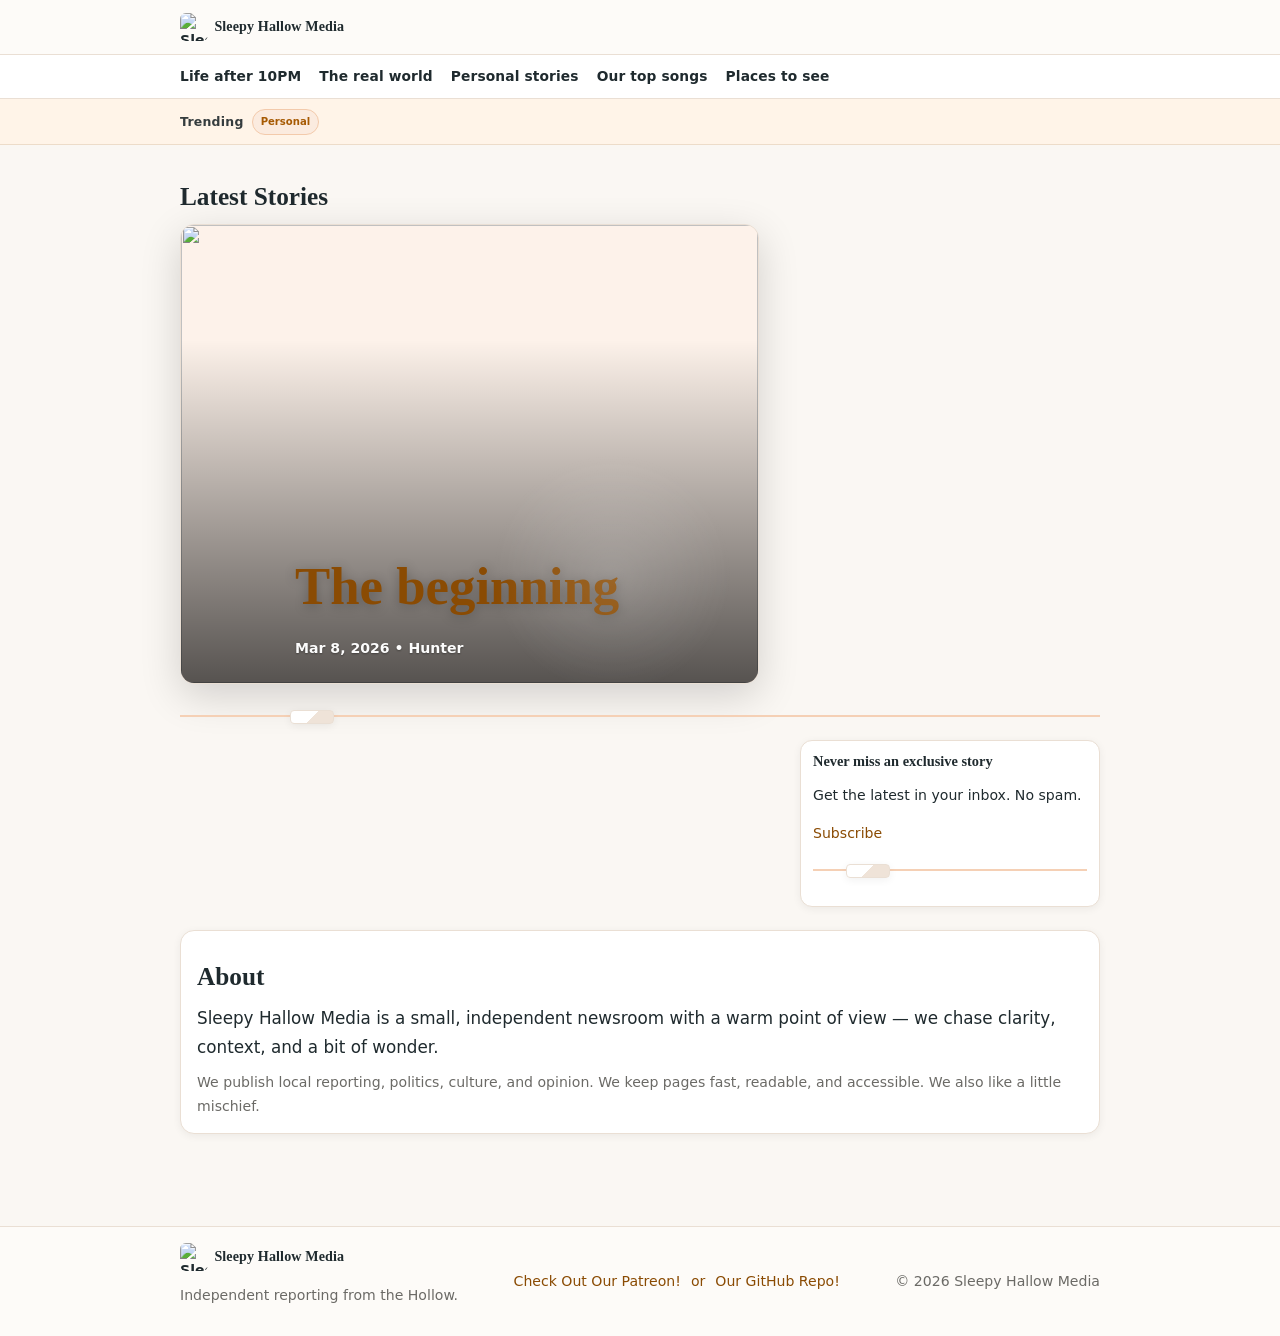
==== commit b584da26: "test" ====
--- a/index.html
+++ b/index.html
@@ -9,14 +9,18 @@
   <title>Sleepy Hallow Media — Independent Reporting</title>
   <meta name="description" content="Warm, independent reporting with a whimsical twist — local, politics, culture, opinion, and more." />
 
-  <!-- Canonical & Open Graph -->
+  <!-- Canonical (static; script.js handles article pages only) -->
   <link rel="canonical" href="https://sleepyhallowmedia.github.io/" />
+
+  <!-- OpenGraph -->
   <meta property="og:type" content="website" />
   <meta property="og:site_name" content="Sleepy Hallow Media" />
   <meta property="og:title" content="Sleepy Hallow Media — Independent Reporting" />
   <meta property="og:description" content="Warm, independent reporting with a whimsical twist — local, politics, culture, opinion, and more." />
   <meta property="og:image" content="assets/social-default.jpg" />
   <meta property="og:url" content="https://sleepyhallowmedia.github.io/" />
+
+  <!-- Twitter -->
   <meta name="twitter:card" content="summary_large_image" />
   <meta name="twitter:title" content="Sleepy Hallow Media — Independent Reporting" />
   <meta name="twitter:description" content="Warm, independent reporting with a whimsical twist — local, politics, culture, opinion, and more." />
@@ -24,19 +28,23 @@
 
   <!-- Icons & Fonts -->
   <link rel="icon" href="favicon.ico" sizes="any" />
-  <link rel="preconnect" href="https://fonts.googleapis.com" crossorigin>
-  <link rel="preconnect" href="https://fonts.gstatic.com" crossorigin>
-  <link href="https://fonts.googleapis.com/css2?family=Inter:wght@400;600;800;900&family=Playfair+Display:wght@600;700;900&display=swap" rel="stylesheet">
+  <link rel="preconnect" href="https://fonts.googleapis.com"play=swap" rel="stylesheet">
 
-  <!-- Styles & App -->
+  <!-- Styles -->
   <link rel="stylesheet" href="styles.css?v=7.2" />
+
+  <!-- Markdown Rendering -->
   <script defer src="https://cdn.jsdelivr.net/npm/marked/marked.min.js"></script>
   <script defer src="https://cdn.jsdelivr.net/npm/dompurify/dist/purify.min.js"></script>
-  <script defer src="script.js?v=6.8"></script>
-  <script defer src="effects.js?v=2.0"></script>
+
+  <!-- Site Scripts -->
+  <script defer src="script.js?v=1.0"></script>
+  <script defer src="effects.js?v=1.0"></script>
 </head>
+
 <body>
-
+  <!-- Skip link for accessibility -->
+  <a class="skip-link" href="#main">Skip to content</a>
 
   <!-- Header / Primary Nav -->
   <header class="site-header" role="banner">
@@ -45,29 +53,26 @@
         <img class="brand-mark" src="assets/logo.png" alt="Sleepy Hallow Media logo" width="28" height="28" />
         <span class="brand-name">Sleepy Hallow Media</span>
       </a>
+
       <nav class="primary-nav" aria-label="Primary navigation">
-        <a data-nav="home" href="index.html">Home</a>
-        <a data-nav="newsletters" href="newsletters.html">Newsletters</a>
-      </nav>
-      <div class="header-tools">
-        <button id="theme-toggle" class="theme-toggle" type="button" aria-label="Toggle dark mode" aria-pressed="false">
-          <span class="theme-icon" aria-hidden="true">🌙</span>
-        </button>
-        <button class="nav-toggle" aria-label="Menu" aria-expanded="false" aria-controls="mobile-menu">☰</button>
-              <form id="site-search" class="top-search" action="newsletters.html" method="get" role="search">
-        <label for="q" class="sr-only">Search the site</label>
-        <input id="q" name="q" type="search" placeholder="Search…" autocomplete="off" />
-        <button class="btn" type="submit" aria-label="Search">Search</button>
-      </form>
+        <a data-nav="home" class="nav-toggle" aria-label="Menu" aria-expanded="false" aria-controls="mobile-menu">☰</button>
+
+        <!-- ID corrected: no more duplicate #q across pages -->
+        <form id="site-search" class="top-search" action="newsletters.html" method="get" role="search">
+          <label for="search-home" class="sr-only">Search the site</label>
+          <input id="search-home" name="q" type="search" placeholder="Search…" autocomplete="off" />
+          <button class="btn" type="submit" aria-label="Search">Search</button>
+        </form>
       </div>
     </div>
+
     <nav id="mobile-menu" class="mobile-menu" aria-label="Mobile navigation">
       <a data-nav="home" href="index.html">Home</a>
       <a data-nav="newsletters" href="newsletters.html">Newsletters</a>
     </nav>
   </header>
 
-  <!-- Cover-style tabs (inspired by your reference) -->
+  <!-- Cover-style tabs -->
   <section class="cover-tabs" aria-label="Cover topics">
     <div class="wrap">
       <a href="newsletters.html?tag=Night">Life after 10PM</a>
@@ -88,11 +93,12 @@
 
   <!-- Front page -->
   <main id="main" class="wrap front" tabindex="-1">
-    <h2 class="h-section">Latest Stories</h2>
+    <h1 class="h-section">Latest Stories</h1>
 
     <!-- Lead + Right rail -->
     <section class="lead-grid" aria-label="Lead story">
       <article id="lead-story" class="lead-card" role="article" aria-busy="true"></article>
+
       <div class="right-rail" role="list" id="right-rail">
         <div id="top-stories" class="top-stories"></div>
       </div>
@@ -103,12 +109,14 @@
     <!-- Latest + sidebar -->
     <section class="content-grid" aria-label="Latest and signup">
       <div id="latest-grid" class="cards-grid" role="list" aria-busy="true"></div>
+
       <aside class="side-panel" aria-label="Newsletter signup & recent">
-        <h3 class="h-side">Never miss a premium story</h3>
+        <h3 class="h-side">Never miss an exclusive story</h3>
         <p>Get the latest in your inbox. No spam.</p>
-        <a class="btn" href="newsletters.html">Subscribe</a>
+        <a class="btn" href="https://www.patreon.com/cw/SleepyHallowMedia">Subscribe</a>
+
         <div class="section-divider" aria-hidden="true"></div>
-        <h3 class="h-side" style="margin-top:8px">Recent</h3>
+
         <ul id="sidebar-latest" class="side-list" role="list" aria-busy="true"></ul>
       </aside>
     </section>
@@ -126,7 +134,7 @@
       </p>
     </section>
 
-    <!-- Optional handpicked sections -->
+    <!-- Optional dynamic sections -->
     <section id="dynamic-sections" class="dynamic-sections" aria-label="Handpicked for you"></section>
   </main>
 
@@ -140,15 +148,22 @@
         </a>
         <p class="muted">Independent reporting from the Hollow.</p>
       </div>
+
       <nav class="footer-links" aria-label="Footer">
-        <a href="newsletters.html">Check Out Our Patreon!</a>
-        <img class="Patreon" src="assets/Patreon.png" alt="Support us on Patreon" width="32" height="16" />
+        <a href="https://www.patreon.com/cw/SleepyHallowMedia">Check Out Our Patreon!</a>
+        <a>or</a>
+        <a href="https://github.com/SleepyHallowMedia/sleepyhallowmedia.github.io">Our GitHub Repo!</a>
       </nav>
+
       <div class="copy muted">© <span id="year"></span> Sleepy Hallow Media</div>
     </div>
   </footer>
+
   <div id="progress-bar" aria-hidden="true"></div>
   <div class="cursor-halo" aria-hidden="true"></div>
-  <script>document.getElementById('year').textContent = new Date().getFullYear();</script>
+
+  <script>
+    document.getElementById('year').textContent = new Date().getFullYear();
+  </script>
 </body>
 </html>
--- a/styles.css
+++ b/styles.css
@@ -1,413 +1,392 @@
 /* Sleepy Hallow Media — Magazine Theme (v7.2)
-   Surrealist cover energy + interactive polish. Compatible with script.js v6.6+.
+ Surrealist cover energy + interactive polish. Compatible with script.js v6.6+. 
 */
-
-/* ============================================================
-   THEME TOKENS — warm neutrals + amber/coral accents
-   ============================================================ */
-:root{
-  /* Base */
-  --bg:#faf7f3; --surface:#fff; --surface-2:#f7efe7;
-  --ink:#1f2a2e; --muted:#6b6a66; --border:#e6ded4;
-
-  /* Accents */
-  --accent:#d97706; --accent-ink:#8a4b03; --accent-2:#e25541;
-
-  /* Links */
-  --link:#8a4b03; --link-hover: color-mix(in oklab, var(--accent), black 18%);
-
-  /* Chips */
-  --chip-bg:#ffe0b2; --chip-ink:#5f3b13;
-
-  /* Elevation */
-  --radius:10px;
-  --shadow-sm:0 2px 8px rgba(0,0,0,.06);
-  --shadow-md:0 8px 24px rgba(0,0,0,.12);
-  --shadow-lg:0 12px 40px rgba(0,0,0,.16);
-
-  /* Rhythm */
-  --font-body: clamp(14px, 0.72rem + 0.2vw, 15.5px);
-  --h0: clamp(2.3rem, 1.4rem + 3.5vw, 3.3rem);
-  --h1: clamp(1.7rem, 1.1rem + 2.6vw, 2.3rem);
-  --h2: clamp(1.28rem, 0.98rem + 1.5vw, 1.58rem);
-  --h3: clamp(1.02rem, 0.88rem + 0.9vw, 1.18rem);
-  --lh-body:1.7; --lh-heading:1.22; --measure:68ch;
-
-  /* Focus ring */
-  --ring:2px solid color-mix(in oklab, var(--accent), white 25%);
-
-  /* Buttons */
-  --btn-bg:var(--accent); --btn-ink:#fff;
-  --btn-bg-hover:color-mix(in oklab, var(--accent), black 12%);
-  --btn-bg-active:color-mix(in oklab, var(--accent), black 22%);
-
-  /* Surfaces */
-  --surface-hover: color-mix(in oklab, var(--surface), black 3%);
-  --wrap:920px;
-
-  /* Bars */
-  --topbar-bg:#fff2e0; --topbar-ink:#6c3e05; --topbar-line:#f0e0cf;
-  --header-bg: color-mix(in oklab, #fff, #f2e7da 18%); --header-line:#eadfd4;
-  --trend-bg:#fff4e8; --trend-line:#eddcc9;
-  --lead-bg: color-mix(in oklab, #fff, var(--accent) 10%);
-  --panel-line:#eadfd4;
-
-  /* Cards */
-  --card-bg:#fff; --card-bg-hover: color-mix(in oklab, #fff, #f6ece2 15%);
-  --thumb-bg:#efe3d8;
-
-  /* Share */
-  --share-bg: color-mix(in oklab, var(--accent), white 88%);
-  --share-line: color-mix(in oklab, var(--accent), white 58%);
-  --share-ink: color-mix(in oklab, var(--accent), black 10%);
-
-  /* Motion */
-  --tilt: rotateX(0deg) rotateY(0deg) translateZ(0);
-  --hover-raise: translateY(-2px);
-}
-
-:root[data-theme="dark"]{
-  --bg:#111315; --surface:#15181a; --surface-2:#131618;
-  --ink:#ebefe9; --muted:#a9a7a2; --border:#262b2f;
-  --accent:#f2a14a; --accent-2:#ff7a66; --accent-ink:#1c1105;
-  --link:#ffd7a2; --link-hover:#fff0e0;
-  --chip-bg:#ffcaa1; --chip-ink:#1c1105;
-  --shadow-sm:0 2px 10px rgba(0,0,0,.35);
-  --shadow-md:0 10px 26px rgba(0,0,0,.45);
-  --shadow-lg:0 18px 46px rgba(0,0,0,.55);
-  --ring:2px solid color-mix(in oklab, var(--accent), black 25%);
-  --topbar-bg:#28190b; --topbar-ink:#ffd9a9; --topbar-line:#4a321d;
-  --header-bg:#141617; --header-line:#282c2f;
-  --trend-bg:#1b1713; --trend-line:#2b2621;
-  --lead-bg:#1a1510; --panel-line:#2a2f33;
-  --card-bg:#141618; --card-bg-hover:#171a1d; --thumb-bg:#222629;
-  --share-bg:#1f1711; --share-line:#3a2f25; --share-ink:#ffe5c5;
-}
-
-/* ============================================================
-   BASE + SURFACE GRAIN
-   ============================================================ */
-*{box-sizing:border-box}
-html,body{height:100%}
-html{overflow-x:hidden}
-body{
-  margin:0; font-family:Inter, system-ui, -apple-system, Segoe UI, Roboto, Arial, sans-serif;
-  color:var(--ink); background:var(--bg); font-size:var(--font-body); line-height:var(--lh-body);
-  -webkit-font-smoothing:antialiased; position:relative;
-}
-/* gentle paper grain */
-body::after{
-  content:""; position:fixed; inset:0; pointer-events:none; z-index:1;
-  background:
-    radial-gradient(1px 1px at 10% 15%, rgba(0,0,0,.04), transparent 60%) repeat,
-    radial-gradient(1px 1px at 80% 40%, rgba(0,0,0,.03), transparent 60%) repeat;
-  background-size:180px 180px, 220px 220px;
-  mix-blend-mode:multiply; opacity:.3;
-}
-@media (prefers-reduced-motion: reduce){ body::after{opacity:.18} }
-
-.wrap{margin-inline:auto; width:min(92%, var(--wrap))}
-img{display:block; max-width:100%; height:auto}
-a{
-  color:var(--link); text-decoration:none;
-  transition:color .16s ease, text-decoration-color .16s ease, opacity .16s ease, transform .12s ease;
-}
-a:hover{ color:var(--link-hover); text-decoration:underline; text-decoration-thickness:.09em; text-underline-offset:.15em;}
-a:focus-visible{ outline:var(--ring); outline-offset:2px; border-radius:6px }
-
-.sr-only{ position:absolute; left:-999px; top:auto; width:1px; height:1px; overflow:hidden }
-.skip-link{ position:absolute; left:-999px; top:auto; width:1px; height:1px; overflow:hidden }
-.skip-link:focus{
-  position:static; padding:.35rem .55rem; background: color-mix(in oklab, var(--surface), black 8%);
-  color:var(--ink); border-radius:8px; border:1px solid var(--border)
-}
-
-/* ============================================================
-   TOPBAR / HEADER / COVER TABS
-   ============================================================ */
-.topbar{ background:var(--topbar-bg); color:var(--topbar-ink); border-bottom:1px solid var(--topbar-line); position:relative; z-index:2 }
-.topbar-row{ display:flex; align-items:center; justify-content:space-between; padding:.45rem 0 }
-.top-link{ color:var(--topbar-ink); opacity:.95; margin-right:.6rem; font-weight:800 }
-.top-link:hover{ opacity:1 }
-.top-search{ display:flex; gap:.35rem }
-.top-search input{
-  border:1px solid color-mix(in oklab, var(--topbar-bg), black 20%);
-  background:color-mix(in oklab, var(--topbar-bg), black 10%);
-  color: color-mix(in oklab, var(--topbar-ink), white 10%);
-  border-radius:9px; padding:.4rem .6rem; min-width:170px
-}
-.top-search .btn{
-  background:var(--accent-ink); color:var(--accent);
-  border:1px solid color-mix(in oklab, var(--accent), white 55%);
-  border-radius:9px; padding:.38rem .6rem; font-weight:900
-}
-
-.site-header{
-  background:var(--header-bg); border-bottom:1px solid var(--header-line);
-  position:sticky; top:0; z-index:700; backdrop-filter:blur(10px)
-}
-.header-row{ display:flex; gap:.8rem; align-items:center; justify-content:space-between; padding:.8rem 0 }
-.brand{ display:flex; align-items:center; gap:.4rem; font-weight:900; color:var(--ink) }
-.brand-mark{ width:28px; height:28px; border-radius:6px }
-.brand-name{ font-family:"Playfair Display", Georgia, serif; font-weight:700; letter-spacing:.12px }
-
-.primary-nav{ display:flex; gap:1.1rem; align-items:center }
-.primary-nav a{ color:var(--ink); font-weight:800; position:relative; will-change:transform }
-.primary-nav a::after{
-  content:""; position:absolute; left:0; right:0; bottom:-.35em; height:2px;
-  background:linear-gradient(90deg, var(--accent), var(--accent-2));
-  transform:scaleX(0); transform-origin:left; border-radius:2px; transition:transform .18s ease
-}
-.primary-nav a:hover::after, .primary-nav a[aria-current="page"]::after{ transform:scaleX(1) }
-.primary-nav a:hover{ transform: translateY(-1px) }
-
-.nav-toggle{ display:none; background:var(--surface-2); border:1px solid var(--border); border-radius:9px; padding:.3rem .5rem; color:var(--ink) }
-.mobile-menu{ display:none; border-top:1px solid var(--header-line); background:var(--surface-2); padding:.6rem 0 }
-.mobile-menu a{ display:block; padding:.4rem 4%; color:var(--ink); font-weight:800 }
-.header-tools{ display:flex; align-items:center; gap:.35rem }
-@media (max-width:574px){ .primary-nav{display:none} .nav-toggle{display:block} .mobile-menu.active{display:block} }
-
-.theme-toggle{ display:inline-flex; align-items:center; justify-content:center; border:1px solid var(--border); background:var(--surface-2); color:var(--ink); width:28px; height:28px; border-radius:999px; box-shadow:var(--shadow-sm) }
-.theme-toggle:hover{ background:var(--surface-hover) }
-.theme-icon{ font-size:.82rem }
-
-/* Cover tabs strip */
-.cover-tabs{ position:relative; z-index:1; background:var(--surface); border-bottom:1px solid var(--panel-line) }
-.cover-tabs .wrap{ display:flex; gap:18px; flex-wrap:wrap; align-items:center; padding:10px 0 }
-.cover-tabs a{ color:var(--ink); font-weight:900; font-size:.86rem; letter-spacing:.01em }
-.cover-tabs a:hover{ color:var(--link-hover); transform: translateY(-1px) }
-
-/* ============================================================
-   TRENDING
-   ============================================================ */
-.trending{ background:var(--trend-bg); border-bottom:1px solid var(--trend-line) }
-.trend-row{ display:flex; align-items:center; gap:.5rem; padding:.6rem 0 }
-.trend-label{ color: color-mix(in oklab, var(--ink), var(--muted) 30%); font-weight:900; font-size:.78rem; letter-spacing:.02em }
-.trend-tags{ display:flex; flex-wrap:wrap; gap:.35rem }
-.trend-tags a{
-  display:inline-block; padding:.22rem .5rem; border-radius:999px;
-  background: color-mix(in oklab, var(--accent), white 85%);
-  color: color-mix(in oklab, var(--accent), black 18%);
-  border:1px solid color-mix(in oklab, var(--accent), white 60%);
-  font-weight:900; font-size:.63rem
-}
-:root[data-theme="dark"] .trend-tags a{ background:#301f12; color:#ffd8b2; border-color:#4a311c }
-.trend-tags a:hover{ transform: translateY(-1px) }
-
-/* ============================================================
-   FRONT PAGE
-   ============================================================ */
-.front{ padding:1.2rem 0 2.2rem }
-.lead-grid{
-  display:grid; grid-template-columns:1.8fr 1fr; gap:clamp(12px, 2.6vw, 20px);
-  align-items:start; margin-bottom: clamp(16px, 3vw, 26px)
-}
-@media (max-width:760px){ .lead-grid{ grid-template-columns:1fr } }
-
-.lead-card{
-  position:relative; min-height: clamp(280px, 40vw, 460px);
-  background:var(--lead-bg); border:1px solid var(--panel-line); border-radius:14px;
-  overflow:hidden; box-shadow:var(--shadow-lg); display:grid; align-content:end; isolation:isolate
-}
-.lead-card::after{ content:""; position:absolute; inset:0; background:linear-gradient(180deg, rgba(0,0,0,0) 25%, rgba(0,0,0,.66) 100%); z-index:0 }
-.lead-bg{ position:absolute; inset:0; width:100%; height:100%; object-fit:cover; z-index:-1 }
-
-.cover-masthead{
+/* ============================================================ 
+ THEME TOKENS — warm neutrals + amber/coral accents 
+ ============================================================ */
+:root{ 
+ /* Base */ 
+ --bg:#faf7f3; --surface:#fff; --surface-2:#f7efe7; 
+ --ink:#1f2a2e; --muted:#6b6a66; --border:#e6ded4; 
+ /* Accents */ 
+ --accent:#d97706; --accent-ink:#8a4b03; --accent-2:#e25541; 
+ /* Links */ 
+ --link:#8a4b03; --link-hover: color-mix(in oklab, var(--accent), black 18%); 
+ /* Chips */ 
+ --chip-bg:#ffe0b2; --chip-ink:#5f3b13; 
+ /* Elevation */ 
+ --radius:10px; 
+ --shadow-sm:0 2px 8px rgba(0,0,0,.06); 
+ --shadow-md:0 8px 24px rgba(0,0,0,.12); 
+ --shadow-lg:0 12px 40px rgba(0,0,0,.16); 
+ /* Rhythm */ 
+ --font-body: clamp(14px, 0.72rem + 0.2vw, 15.5px); 
+ --h0: clamp(2.3rem, 1.4rem + 3.5vw, 3.3rem); 
+ --h1: clamp(1.7rem, 1.1rem + 2.6vw, 2.3rem); 
+ --h2: clamp(1.28rem, 0.98rem + 1.5vw, 1.58rem); 
+ --h3: clamp(1.02rem, 0.88rem + 0.9vw, 1.18rem); 
+ --lh-body:1.7; --lh-heading:1.22; --measure:68ch; 
+ /* Focus ring */ 
+ --ring:2px solid color-mix(in oklab, var(--accent), white 25%); 
+ /* Buttons */ 
+ --btn-bg:var(--accent); --btn-ink:#fff; 
+ --btn-bg-hover:color-mix(in oklab, var(--accent), black 12%); 
+ --btn-bg-active:color-mix(in oklab, var(--accent), black 22%); 
+ /* Surfaces */ 
+ --surface-hover: color-mix(in oklab, var(--surface), black 3%); 
+ --wrap:920px; 
+ /* Bars */ 
+ --topbar-bg:#fff2e0; --topbar-ink:#6c3e05; --topbar-line:#f0e0cf; 
+ --header-bg: color-mix(in oklab, #fff, #f2e7da 18%); --header-line:#eadfd4; 
+ --trend-bg:#fff4e8; --trend-line:#eddcc9; 
+ --lead-bg: color-mix(in oklab, #fff, var(--accent) 10%); 
+ --panel-line:#eadfd4; 
+ /* Cards */ 
+ --card-bg:#fff; --card-bg-hover: color-mix(in oklab, #fff, #f6ece2 15%); 
+ --thumb-bg:#efe3d8; 
+ /* Share */ 
+ --share-bg: color-mix(in oklab, var(--accent), white 88%); 
+ --share-line: color-mix(in oklab, var(--accent), white 58%); 
+ --share-ink: color-mix(in oklab, var(--accent), black 10%); 
+ /* Motion */ 
+ --tilt: rotateX(0deg) rotateY(0deg) translateZ(0); 
+ --hover-raise: translateY(-2px); 
+} 
+:root[data-theme="dark"]{ 
+ --bg:#111315; --surface:#15181a; --surface-2:#131618; 
+ --ink:#ebefe9; --muted:#a9a7a2; --border:#262b2f; 
+ --accent:#f2a14a; --accent-2:#ff7a66; --accent-ink:#1c1105; 
+ --link:#ffd7a2; --link-hover:#fff0e0; 
+ --chip-bg:#ffcaa1; --chip-ink:#1c1105; 
+ --shadow-sm:0 2px 10px rgba(0,0,0,.35); 
+ --shadow-md:0 10px 26px rgba(0,0,0,.45); 
+ --shadow-lg:0 18px 46px rgba(0,0,0,.55); 
+ --ring:2px solid color-mix(in oklab, var(--accent), black 25%); 
+ --topbar-bg:#28190b; --topbar-ink:#ffd9a9; --topbar-line:#4a321d; 
+ --header-bg:#141617; --header-line:#282c2f; 
+ --trend-bg:#1b1713; --trend-line:#2b2621; 
+ --lead-bg:#1a1510; --panel-line:#2a2f33; 
+ --card-bg:#141618; --card-bg-hover:#171a1d; --thumb-bg:#222629; 
+ --share-bg:#1f1711; --share-line:#3a2f25; --share-ink:#ffe5c5; 
+} 
+/* ============================================================ 
+ BASE + SURFACE GRAIN 
+ ============================================================ */ 
+*{box-sizing:border-box} 
+html,body{height:100%} 
+html{overflow-x:hidden} 
+body{ 
+ margin:0; font-family:Inter, system-ui, -apple-system, Segoe UI, Roboto, Arial, sans-serif; 
+ color:var(--ink); background:var(--bg); font-size:var(--font-body); line-height:var(--lh-body); 
+ -webkit-font-smoothing:antialiased; position:relative; 
+} 
+/* gentle paper grain */ 
+body::after{ 
+ content:""; position:fixed; inset:0; pointer-events:none; z-index:1; 
+ background: 
+ radial-gradient(1px 1px at 10% 15%, rgba(0,0,0,.04), transparent 60%) repeat, 
+ radial-gradient(1px 1px at 80% 40%, rgba(0,0,0,.03), transparent 60%) repeat; 
+ background-size:180px 180px, 220px 220px; 
+ mix-blend-mode:multiply; opacity:.3; 
+} 
+@media (prefers-reduced-motion: reduce){ body::after{opacity:.18} } 
+.wrap{margin-inline:auto; width:min(92%, var(--wrap))} 
+img{display:block; max-width:100%; height:auto} 
+a{ 
+ color:var(--link); text-decoration:none; 
+ transition:color .16s ease, text-decoration-color .16s ease, opacity .16s ease, transform .12s ease; 
+} 
+a:hover{ color:var(--link-hover); text-decoration:underline; text-decoration-thickness:.09em; text-underline-offset:.15em;} 
+a:focus-visible{ outline:var(--ring); outline-offset:2px; border-radius:6px } 
+.sr-only{ position:absolute; left:-999px; top:auto; width:1px; height:1px; overflow:hidden } 
+.skip-link{ position:absolute; left:-999px; top:auto; width:1px; height:1px; overflow:hidden } 
+.skip-link:focus{ 
+ position:static; padding:.35rem .55rem; background: color-mix(in oklab, var(--surface), black 8%); 
+ color:var(--ink); border-radius:8px; border:1px solid var(--border) 
+} 
+/* ============================================================ 
+ TOPBAR / HEADER / COVER TABS 
+ ============================================================ */ 
+.topbar{ background:var(--topbar-bg); color:var(--topbar-ink); border-bottom:1px solid var(--topbar-line); position:relative; z-index:2 } 
+.topbar-row{ display:flex; align-items:center; justify-content:space-between; padding:.45rem 0 } 
+.top-link{ color:var(--topbar-ink); opacity:.95; margin-right:.6rem; font-weight:800 } 
+.top-link:hover{ opacity:1 } 
+.top-search{ display:flex; gap:.35rem } 
+.top-search input{ 
+ border:1px solid color-mix(in oklab, var(--topbar-bg), black 20%); 
+ background:color-mix(in oklab, var(--topbar-bg), black 10%); 
+ color: color-mix(in oklab, var(--topbar-ink), white 10%); 
+ border-radius:9px; padding:.4rem .6rem; min-width:170px 
+} 
+.top-search .btn{ 
+ background:var(--accent-ink); color:var(--accent); 
+ border:1px solid color-mix(in oklab, var(--accent), white 55%); 
+ border-radius:9px; padding:.38rem .6rem; font-weight:900 
+} 
+.site-header{ 
+ background:var(--header-bg); border-bottom:1px solid var(--header-line); 
+ position:sticky; top:0; z-index:700; backdrop-filter:blur(10px) 
+} 
+.header-row{ display:flex; gap:.8rem; align-items:center; justify-content:space-between; padding:.8rem 0 } 
+.brand{ display:flex; align-items:center; gap:.4rem; font-weight:900; color:var(--ink) } 
+.brand-mark{ width:28px; height:28px; border-radius:6px } 
+.brand-name{ font-family:"Playfair Display", Georgia, serif; font-weight:700; letter-spacing:.12px } 
+.primary-nav{ display:flex; gap:1.1rem; align-items:center } 
+.primary-nav a{ color:var(--ink); font-weight:800; position:relative; will-change:transform } 
+.primary-nav a::after{ 
+ content:""; position:absolute; left:0; right:0; bottom:-.35em; height:2px; 
+ background:linear-gradient(90deg, var(--accent), var(--accent-2)); 
+ transform:scaleX(0); transform-origin:left; border-radius:2px; transition:transform .18s ease 
+} 
+.primary-nav a:hover::after, .primary-nav a[aria-current="page"]::after{ transform:scaleX(1) } 
+.primary-nav a:hover{ transform: translateY(-1px) } 
+.nav-toggle{ display:none; background:var(--surface-2); border:1px solid var(--border); border-radius:9px; padding:.3rem .5rem; color:var(--ink) } 
+.mobile-menu{ display:none; border-top:1px solid var(--header-line); background:var(--surface-2); padding:.6rem 0 } 
+.mobile-menu a{ display:block; padding:.4rem 4%; color:var(--ink); font-weight:800 } 
+.header-tools{ display:flex; align-items:center; gap:.35rem } 
+@media (max-width:574px){ .primary-nav{display:none} .nav-toggle{display:block} .mobile-menu.active{display:block} } 
+.theme-toggle{ display:inline-flex; align-items:center; justify-content:center; border:1px solid var(--border); background:var(--surface-2); color:var(--ink); width:28px; height:28px; border-radius:999px; box-shadow:var(--shadow-sm) } 
+.theme-toggle:hover{ background:var(--surface-hover) } 
+.theme-icon{ font-size:.82rem } 
+/* Cover tabs strip */ 
+.cover-tabs{ position:relative; z-index:1; background:var(--surface); border-bottom:1px solid var(--panel-line) } 
+.cover-tabs .wrap{ display:flex; gap:18px; flex-wrap:wrap; align-items:center; padding:10px 0 } 
+.cover-tabs a{ color:var(--ink); font-weight:900; font-size:.86rem; letter-spacing:.01em } 
+.cover-tabs a:hover{ color:var(--link-hover); transform: translateY(-1px) } 
+/* ============================================================ 
+ TRENDING 
+ ============================================================ */ 
+.trending{ background:var(--trend-bg); border-bottom:1px solid var(--trend-line) } 
+.trend-row{ display:flex; align-items:center; gap:.5rem; padding:.6rem 0 } 
+.trend-label{ color: color-mix(in oklab, var(--ink), var(--muted) 30%); font-weight:900; font-size:.78rem; letter-spacing:.02em } 
+.trend-tags{ display:flex; flex-wrap:wrap; gap:.35rem } 
+.trend-tags a{ 
+ display:inline-block; padding:.22rem .5rem; border-radius:999px; 
+ background: color-mix(in oklab, var(--accent), white 85%); 
+ color: color-mix(in oklab, var(--accent), black 18%); 
+ border:1px solid color-mix(in oklab, var(--accent), white 60%); 
+ font-weight:900; font-size:.63rem 
+} 
+:root[data-theme="dark"] .trend-tags a{ background:#301f12; color:#ffd8b2; border-color:#4a311c } 
+.trend-tags a:hover{ transform: translateY(-1px) } 
+/* ============================================================ 
+ FRONT PAGE 
+ ============================================================ */ 
+.front{ padding:1.2rem 0 2.2rem } 
+.lead-grid{ 
+ display:grid; grid-template-columns:1.8fr 1fr; gap:clamp(12px, 2.6vw, 20px); 
+ align-items:start; margin-bottom: clamp(16px, 3vw, 26px) 
+} 
+@media (max-width:760px){ .lead-grid{ grid-template-columns:1fr } } 
+.lead-card{ 
+ position:relative; min-height: clamp(280px, 40vw, 460px); 
+ background:var(--lead-bg); border:1px solid var(--panel-line); border-radius:14px; 
+ overflow:hidden; box-shadow:var(--shadow-lg); display:grid; align-content:end; isolation:isolate 
+} 
+.lead-card::after{ content:""; position:absolute; inset:0; background:linear-gradient(180deg, rgba(0,0,0,0) 25%, rgba(0,0,0,.66) 100%); z-index:0 } 
+.lead-bg{ position:absolute; inset:0; width:100%; height:100%; object-fit:cover; z-index:-1 } 
+.cover-masthead{ 
+ position:absolute; inset:0 auto 0 0; width:min(92px, 12.5vw); 
+ display:grid; place-items:center; z-index:2; 
+ background: color-mix(in oklab, #ffffff, #000 2%); 
+ border-right:1px solid var(--panel-line); 
+ box-shadow: var(--shadow-lg) 
+} 
+.cover-vertical{ 
+ writing-mode:vertical-rl; transform: rotate(180deg); 
+ font:900 clamp(30px, 9.2vw, 96px) "Playfair Display", Georgia, serif; 
+ letter-spacing:.02em; color: color-mix(in oklab, var(--ink), var(--muted) 12%); 
+ opacity:.95; user-select:none 
+} 
+:root[data-theme="dark"] .cover-vertical{ color:#efe7de; opacity:.9 } 
+.lead-card{ padding-left: min(92px, 12.5vw) } 
+:root[data-theme="dark"] .cover-masthead{
   position:absolute; inset:0 auto 0 0; width:min(92px, 12.5vw);
   display:grid; place-items:center; z-index:2;
-  background: color-mix(in oklab, #ffffff, #000 2%);
+  background: color-mix(in oklab, #000000, #000 2%);
   border-right:1px solid var(--panel-line);
-  box-shadow: var(--shadow-lg)
+  box-shadow: var(--shadow-lg)}
+
+.lead-body{ position:relative; color:#fff; padding: clamp(12px, 2.8vw, 22px); z-index:1 } 
+.lead-body::before{ 
+ content:""; position:absolute; width: clamp(140px, 30vw, 340px); height: clamp(140px, 30vw, 340px); 
+ left:var(--spot-x, 70%); top:var(--spot-y, 30%); transform: translate(-50%,-50%); pointer-events:none; border-radius:50%; 
+ background: radial-gradient(closest-side, rgba(255,255,255,.18), rgba(255,255,255,0) 70%); 
+ mix-blend-mode: screen; opacity:.8; transition: opacity .2s ease 
+} 
+@media (prefers-reduced-motion: reduce){ .lead-body::before{display:none} } 
+.kicker{ display:inline-block; padding:.16rem .5rem; border-radius:999px; background:var(--chip-bg); color:var(--chip-ink); font-weight:900; font-size:.6rem; margin-bottom:.4rem } 
+.lead-title, .a-title, h1{ font-family:"Playfair Display", Georgia, serif; font-weight:700; line-height:var(--lh-heading); margin:.1em 0 .35em; font-size:var(--h1) } 
+.front .lead-title{ font-size:var(--h0); text-shadow:0 2px 12px rgba(0,0,0,.25) } 
+.lead-meta{ opacity:.98; font-weight:800; color:#fff; text-shadow:0 1px 2px rgba(0,0,0,.35) } 
+/* price sticker (effects.js injects) */ 
+.price-sticker{ 
+ position:absolute; right:10px; top:10px; z-index:3; 
+ display:grid; gap:4px; min-width:112px; padding:6px 8px 8px; 
+ background:#fff; color:#111; border:1px solid #e8e0d6; border-radius:8px; box-shadow:var(--shadow-md); 
+ font-weight:900; text-align:center 
+} 
+.price-sticker .ps-line1{ font:900 .78rem/1 Inter,system-ui } 
+.price-sticker .ps-price{ font:900 1.08rem/1 Inter,system-ui } 
+.price-sticker .ps-barcode{ 
+ height:18px; margin-top:2px; border-radius:3px; 
+ background: repeating-linear-gradient(90deg,#111 0 2px,#fff 2px 4px); 
+ outline:1px solid #ddd 
+} 
+/* right rail */ 
+.right-rail{ display:block } 
+.top-stories{ display:grid; grid-template-columns:1fr; gap:10px } 
+.top-card{ 
+ display:grid; grid-template-columns:92px 1fr; gap:10px; background:var(--card-bg); 
+ border:1px solid var(--panel-line); border-radius:12px; overflow:hidden; box-shadow:var(--shadow-sm); 
+ transform:var(--tilt); transition: transform .18s ease, box-shadow .18s ease, background-color .18s ease 
+} 
+.top-card:hover{ box-shadow:var(--shadow-md); background:var(--card-bg-hover); transform: perspective(800px) rotateX(2deg) rotateY(-2deg) translateZ(0) } 
+.top-thumb{ width:100%; height:100%; object-fit:cover; min-height:80px; background:var(--thumb-bg) } 
+.top-body{ padding:8px 10px } 
+.top-title, .card-title{ font-weight:900; line-height:1.22; font-size:var(--h3); margin:0 0 4px } 
+.top-title a, .card-title a{ color:var(--ink) } 
+:root[data-theme="dark"] .top-title a,:root[data-theme="dark"] .card-title a{ color:#f5efe8 } 
+.top-title a:hover, .card-title a:hover{ color:var(--link-hover) } 
+.top-meta{ color:var(--muted); font-size:.72rem } 
+@media (min-width:1100px){ .top-stories{ max-width:380px } } 
+/* latest + sidebar */ 
+.content-grid{ display:grid; grid-template-columns:2fr 1fr; gap:clamp(12px, 2.6vw, 20px) } 
+@media (max-width:760px){ .content-grid{ grid-template-columns:1fr } } 
+.h-section{ font-family:"Playfair Display", Georgia, serif; font-weight:700; line-height:var(--lh-heading); font-size:var(--h2); margin:1rem 0 .8rem } 
+/* cards grid */ 
+.cards-grid{ display:grid; grid-template-columns:repeat(auto-fill, minmax(270px,1fr)); gap:clamp(10px, 1.6vw, 16px); align-items:start } 
+@media (min-width:1280px){ .cards-grid{ grid-template-columns:repeat(auto-fill, minmax(270px,320px)); justify-content:center } } 
+.card{ 
+ display:flex; flex-direction:column; background:var(--card-bg); 
+ border:1px solid var(--panel-line); border-radius:12px; overflow:hidden; box-shadow:var(--shadow-sm); 
+ transform:var(--tilt); transition: transform .18s ease, box-shadow .18s ease, background-color .18s ease, filter .18s ease 
+} 
+.card:hover{ transform: perspective(900px) rotateX(2deg) rotateY(2deg) translateZ(0) var(--hover-raise); box-shadow:var(--shadow-md); background:var(--card-bg-hover); filter:saturate(1.02) } 
+.card-img{ width:100%; aspect-ratio:16/9; object-fit:cover; background:var(--thumb-bg); transition: transform .24s ease } 
+.card:hover .card-img{ transform:scale(1.02) } 
+.card-body{ padding:10px 12px 14px; display:flex; flex-direction:column; gap:6px } 
+.card-meta{ color:var(--muted); font-size:.72rem } 
+.card-sub{ margin:0; color:var(--muted); font-size:.78rem } 
+.card-title{ display:-webkit-box; -webkit-line-clamp:2; -webkit-box-orient:vertical; overflow:hidden } 
+/* reveal animation (effects.js toggles) */ 
+.reveal{ opacity:0; transform: translateY(6px); transition: opacity .35s ease, transform .35s ease } 
+.reveal.is-revealed{ opacity:1; transform:none } 
+@media (prefers-reduced-motion: reduce){ .reveal,.reveal.is-revealed{ transition:none } } 
+/* chips */ 
+.chip{ display:inline-block; padding:.14rem .46rem; border-radius:999px; background:var(--chip-bg); color:var(--chip-ink); font-weight:900; font-size:.62rem; margin-right:6px } 
+/* sidebar */ 
+.side-panel{ background:var(--card-bg); border:1px solid var(--panel-line); border-radius:12px; padding:12px; box-shadow:var(--shadow-sm) } 
+.h-side{ margin:0 0 8px; font:800 .9rem "Playfair Display", Georgia, serif; color:var(--ink) } 
+.side-list{ list-style:none; margin:0; padding:0 } 
+.side-list li{ margin:6px 0 } 
+.side-list a{ color:var(--ink); font-weight:800 } 
+:root[data-theme="dark"] .side-list a{ color:#f5efe8 } 
+/* about */ 
+.about-block{ margin:1.4rem 0 2.2rem; background:var(--card-bg); border:1px solid var(--panel-line); border-radius:14px; padding:14px 16px; box-shadow:var(--shadow-sm) } 
+.about-lede{ font-size:1.05rem; margin:.2rem 0 .6rem } 
+.about-detail{ margin:0; color:var(--muted) } 
+/* dynamic sections spacing */ 
+.dynamic-sections{ display:flex; flex-direction:column; gap:24px } 
+/* section divider (surreal accent block) */ 
+.section-divider{ --line: color-mix(in oklab, var(--accent), white 65%); margin:18px 0; height:12px; position:relative } 
+.section-divider::before{ content:""; position:absolute; left:0; right:0; top:50%; height:2px; background:var(--line); transform:translateY(-50%) } 
+.section-divider::after{ 
+ content:""; position:absolute; left: min(12%, 120px); top:0; width:42px; height:12px; 
+ background:linear-gradient(135deg, #fff 50%, var(--thumb-bg) 50%); 
+ border:1px solid var(--panel-line); border-radius:4px; box-shadow:var(--shadow-sm) 
+} 
+:root[data-theme="dark"] .section-divider::after{ background:linear-gradient(135deg, #161819 50%, #232629 50%) } 
+/* ============================================================ 
+ ARTICLE 
+ ============================================================ */ 
+.a-hero{ position:relative; min-height: clamp(220px, 36vw, 320px); background:var(--lead-bg); display:grid; align-content:end; border-bottom:1px solid var(--header-line) } 
+.a-hero-bg{ position:absolute; inset:0; width:100%; height:100%; object-fit:cover; object-position:center; display:block } 
+.a-hero::after{ content:""; position:absolute; inset:0; background:linear-gradient(180deg, rgba(0,0,0,0) 35%, rgba(0,0,0,.55) 100%) } 
+.a-hero-inner{ position:relative; color:#fff; padding:16px 0 18px } 
+.a-kicker{ display:inline-block; padding:.14rem .44rem; border-radius:999px; background:var(--chip-bg); color:var(--chip-ink); font-weight:800; font-size:.6rem; margin-bottom:6px } 
+.a-sub{ margin:0 0 6px; opacity:.95; line-height:1.4 } 
+.a-byline{ opacity:.98; font-weight:800; display:flex; gap:8px; flex-wrap:wrap } 
+.article-wrap{ max-width:var(--measure) } 
+.article-body{ background:var(--card-bg); border:1px solid var(--panel-line); border-radius:12px; box-shadow:var(--shadow-sm); padding:clamp(12px, 1.6vw, 16px); margin:16px 0 } 
+.article-body p{ font-size:1rem; line-height:var(--lh-body); margin:14px 0; max-width:var(--measure) } 
+.article-body h2{ font-family:"Playfair Display", Georgia, serif; font-weight:700; line-height:var(--lh-heading); font-size:var(--h2); margin:18px 0 10px } 
+.article-body h3{ font-family:"Playfair Display", Georgia, serif; font-weight:700; line-height:var(--lh-heading); font-size:var(--h3); margin:14px 0 8px } 
+.article-body a{ text-decoration-thickness:.08em; text-underline-offset:.15em } 
+.article-body blockquote{ margin:14px 0; padding:12px 14px; border-left:3px solid var(--accent-2); background: color-mix(in oklab, var(--accent-2), white 86%); color: color-mix(in oklab, var(--accent-2), black 24%); border-radius:8px } 
+/* drop cap */ 
+.article-body p:first-of-type::first-letter{ 
+ float:left; font:700 clamp(3.2rem, 7vw, 4.2rem) "Playfair Display", Georgia, serif; 
+ line-height:.8; padding:.12rem .4rem 0 0; color: color-mix(in oklab, var(--ink), var(--muted) 5%) 
+} 
+/* pull quote */ 
+.pullquote{ 
+ margin:16px 0; padding:14px 16px; border:2px solid color-mix(in oklab, var(--accent), white 35%); 
+ background:color-mix(in oklab, var(--accent), white 92%); 
+ color: color-mix(in oklab, var(--ink), var(--muted) 10%); border-radius:10px; font-weight:800; font-size:1.05rem 
+} 
+/* full bleed */ 
+.figure-bleed{ width:100vw; margin-left:calc(50% - 50vw); background:var(--thumb-bg); border-block:1px solid var(--panel-line) } 
+.figure-bleed img{ width:100%; height:auto; display:block } 
+.figure-bleed figcaption{ color:var(--muted); font-size:.85rem; margin:6px auto; padding:0 4%; max-width:var(--measure) } 
+/* tags */ 
+.a-tags{ display:flex; flex-wrap:wrap; gap:6px; margin:6px 0 12px } 
+.a-tags a{ display:inline-block; padding:.14rem .44rem; border-radius:999px; background:var(--chip-bg); color:var(--chip-ink); font-weight:900; font-size:.62rem } 
+/* share bar */ 
+.share-bar{ display:flex; gap:8px; flex-wrap:wrap; margin:12px 0 18px } 
+@media (min-width:1100px){ .share-bar{ position:sticky; top:120px; align-self:start; display:inline-flex; flex-direction:column } } 
+.share-btn{ 
+ display:inline-flex; align-items:center; gap:.35rem; padding:.45rem .7rem; border-radius:999px; font-weight:900; font-size:.85rem; 
+ border:1px solid var(--share-line); background:var(--share-bg); color:var(--share-ink); text-decoration:none; cursor:pointer; box-shadow:var(--shadow-sm) 
+} 
+.share-btn:hover{ filter:brightness(1.03); transform: translateY(-1px) } 
+.share-btn:active{ transform:translateY(0) } 
+/* ============================================================ 
+ FOOTER 
+ ============================================================ */ 
+.site-footer{ margin-top:22px; padding:16px 0; background:var(--header-bg); border-top:1px solid var(--header-line) } 
+.footer-grid{ display:flex; align-items:center; justify-content:space-between; gap:12px; flex-wrap:wrap } 
+.footer-links{ display:flex; gap:10px; flex-wrap:wrap } 
+.muted, .a-byline, .card-meta, .top-meta, #active-filter{ color:var(--muted); line-height:1.5 } 
+/* Resilience */ 
+.article-body, .card-title, .top-title, .a-title, .h-section, .page-title{ 
+ overflow-wrap:anywhere; word-break:break-word 
+} 
+/* ============================================================ 
+ GLOBAL DECOR: progress bar & cursor halo 
+ ============================================================ */ 
+#progress-bar{ 
+ position:fixed; left:0; top:0; height:3px; width:0; 
+ background:linear-gradient(90deg, var(--accent), var(--accent-2)); 
+ z-index:1000; box-shadow:0 1px 6px rgba(0,0,0,.25) 
+} 
+.cursor-halo{ 
+ position:fixed; width:18px; height:18px; border-radius:50%; 
+ transform:translate(-50%,-50%); pointer-events:none; z-index:999; mix-blend-mode:multiply; 
+ background: radial-gradient(circle, color-mix(in oklab, var(--accent), white 24%), transparent 60%); 
+ opacity:.0; transition: opacity .18s ease 
+} 
+.cursor-halo.on{ opacity:.3 } 
+@media (prefers-reduced-motion: reduce){ .cursor-halo{ display:none } }
+
+/* ======= Modest Surreal Additions (v0.9) ======= */
+/* Gentle nocturne tone applied to hero & thumbnails via JS */
+.nocturne{
+  filter: saturate(.94) contrast(1.05) brightness(.98);
 }
-.cover-vertical{
-  writing-mode:vertical-rl; transform: rotate(180deg);
-  font:900 clamp(30px, 9.2vw, 96px) "Playfair Display", Georgia, serif;
-  letter-spacing:.02em; color: color-mix(in oklab, var(--ink), var(--muted) 12%);
-  opacity:.95; user-select:none
+:root[data-theme="dark"] .nocturne{
+  filter: saturate(.96) contrast(1.04) brightness(1);
 }
-:root[data-theme="dark"] .cover-vertical{ color:#efe7de; opacity:.9 }
-.lead-card{ padding-left: min(92px, 12.5vw) }
-
-.lead-body{ position:relative; color:#fff; padding: clamp(12px, 2.8vw, 22px); z-index:1 }
-.lead-body::before{
-  content:""; position:absolute; width: clamp(140px, 30vw, 340px); height: clamp(140px, 30vw, 340px);
-  left:var(--spot-x, 70%); top:var(--spot-y, 30%); transform: translate(-50%,-50%); pointer-events:none; border-radius:50%;
-  background: radial-gradient(closest-side, rgba(255,255,255,.18), rgba(255,255,255,0) 70%);
-  mix-blend-mode: screen; opacity:.8; transition: opacity .2s ease
+/* Inline image frame (only when JS wraps <img> into .figure-framed) */
+.figure-framed{
+  margin: 14px 0;
+  padding: 10px;
+  border-radius: 12px;
+  background: var(--card-bg);
+  border: 1px solid var(--panel-line);
+  box-shadow: var(--shadow-sm);
 }
-@media (prefers-reduced-motion: reduce){ .lead-body::before{display:none} }
-
-.kicker{ display:inline-block; padding:.16rem .5rem; border-radius:999px; background:var(--chip-bg); color:var(--chip-ink); font-weight:900; font-size:.6rem; margin-bottom:.4rem }
-.lead-title, .a-title, h1{ font-family:"Playfair Display", Georgia, serif; font-weight:700; line-height:var(--lh-heading); margin:.1em 0 .35em; font-size:var(--h1) }
-.front .lead-title{ font-size:var(--h0); text-shadow:0 2px 12px rgba(0,0,0,.25) }
-.lead-meta{ opacity:.98; font-weight:800; color:#fff; text-shadow:0 1px 2px rgba(0,0,0,.35) }
-
-/* price sticker (effects.js injects) */
-.price-sticker{
-  position:absolute; right:10px; top:10px; z-index:3;
-  display:grid; gap:4px; min-width:112px; padding:6px 8px 8px;
-  background:#fff; color:#111; border:1px solid #e8e0d6; border-radius:8px; box-shadow:var(--shadow-md);
-  font-weight:900; text-align:center
-}
-.price-sticker .ps-line1{ font:900 .78rem/1 Inter,system-ui }
-.price-sticker .ps-price{ font:900 1.08rem/1 Inter,system-ui }
-.price-sticker .ps-barcode{
-  height:18px; margin-top:2px; border-radius:3px;
-  background: repeating-linear-gradient(90deg,#111 0 2px,#fff 2px 4px);
-  outline:1px solid #ddd
-}
-
-/* right rail */
-.right-rail{ display:block }
-.top-stories{ display:grid; grid-template-columns:1fr; gap:10px }
-.top-card{
-  display:grid; grid-template-columns:92px 1fr; gap:10px; background:var(--card-bg);
-  border:1px solid var(--panel-line); border-radius:12px; overflow:hidden; box-shadow:var(--shadow-sm);
-  transform:var(--tilt); transition: transform .18s ease, box-shadow .18s ease, background-color .18s ease
-}
-.top-card:hover{ box-shadow:var(--shadow-md); background:var(--card-bg-hover); transform: perspective(800px) rotateX(2deg) rotateY(-2deg) translateZ(0) }
-.top-thumb{ width:100%; height:100%; object-fit:cover; min-height:80px; background:var(--thumb-bg) }
-.top-body{ padding:8px 10px }
-.top-title, .card-title{ font-weight:900; line-height:1.22; font-size:var(--h3); margin:0 0 4px }
-.top-title a, .card-title a{ color:var(--ink) }
-:root[data-theme="dark"] .top-title a,:root[data-theme="dark"] .card-title a{ color:#f5efe8 }
-.top-title a:hover, .card-title a:hover{ color:var(--link-hover) }
-.top-meta{ color:var(--muted); font-size:.72rem }
-
-@media (min-width:1100px){ .top-stories{ max-width:380px } }
-
-/* latest + sidebar */
-.content-grid{ display:grid; grid-template-columns:2fr 1fr; gap:clamp(12px, 2.6vw, 20px) }
-@media (max-width:760px){ .content-grid{ grid-template-columns:1fr } }
-.h-section{ font-family:"Playfair Display", Georgia, serif; font-weight:700; line-height:var(--lh-heading); font-size:var(--h2); margin:1rem 0 .8rem }
-
-/* cards grid */
-.cards-grid{ display:grid; grid-template-columns:repeat(auto-fill, minmax(270px,1fr)); gap:clamp(10px, 1.6vw, 16px); align-items:start }
-@media (min-width:1280px){ .cards-grid{ grid-template-columns:repeat(auto-fill, minmax(270px,320px)); justify-content:center } }
-.card{
-  display:flex; flex-direction:column; background:var(--card-bg);
-  border:1px solid var(--panel-line); border-radius:12px; overflow:hidden; box-shadow:var(--shadow-sm);
-  transform:var(--tilt); transition: transform .18s ease, box-shadow .18s ease, background-color .18s ease, filter .18s ease
-}
-.card:hover{ transform: perspective(900px) rotateX(2deg) rotateY(2deg) translateZ(0) var(--hover-raise); box-shadow:var(--shadow-md); background:var(--card-bg-hover); filter:saturate(1.02) }
-.card-img{ width:100%; aspect-ratio:16/9; object-fit:cover; background:var(--thumb-bg); transition: transform .24s ease }
-.card:hover .card-img{ transform:scale(1.02) }
-.card-body{ padding:10px 12px 14px; display:flex; flex-direction:column; gap:6px }
-.card-meta{ color:var(--muted); font-size:.72rem }
-.card-sub{ margin:0; color:var(--muted); font-size:.78rem }
-.card-title{ display:-webkit-box; -webkit-line-clamp:2; -webkit-box-orient:vertical; overflow:hidden }
-
-/* reveal animation (effects.js toggles) */
-.reveal{ opacity:0; transform: translateY(6px); transition: opacity .35s ease, transform .35s ease }
-.reveal.is-revealed{ opacity:1; transform:none }
-@media (prefers-reduced-motion: reduce){ .reveal,.reveal.is-revealed{ transition:none } }
-
-/* chips */
-.chip{ display:inline-block; padding:.14rem .46rem; border-radius:999px; background:var(--chip-bg); color:var(--chip-ink); font-weight:900; font-size:.62rem; margin-right:6px }
-
-/* sidebar */
-.side-panel{ background:var(--card-bg); border:1px solid var(--panel-line); border-radius:12px; padding:12px; box-shadow:var(--shadow-sm) }
-.h-side{ margin:0 0 8px; font:800 .9rem "Playfair Display", Georgia, serif; color:var(--ink) }
-.side-list{ list-style:none; margin:0; padding:0 }
-.side-list li{ margin:6px 0 }
-.side-list a{ color:var(--ink); font-weight:800 }
-:root[data-theme="dark"] .side-list a{ color:#f5efe8 }
-
-/* about */
-.about-block{ margin:1.4rem 0 2.2rem; background:var(--card-bg); border:1px solid var(--panel-line); border-radius:14px; padding:14px 16px; box-shadow:var(--shadow-sm) }
-.about-lede{ font-size:1.05rem; margin:.2rem 0 .6rem }
-.about-detail{ margin:0; color:var(--muted) }
-
-/* dynamic sections spacing */
-.dynamic-sections{ display:flex; flex-direction:column; gap:24px }
-
-/* section divider (surreal accent block) */
-.section-divider{ --line: color-mix(in oklab, var(--accent), white 65%); margin:18px 0; height:12px; position:relative }
-.section-divider::before{ content:""; position:absolute; left:0; right:0; top:50%; height:2px; background:var(--line); transform:translateY(-50%) }
-.section-divider::after{
-  content:""; position:absolute; left: min(12%, 120px); top:0; width:42px; height:12px;
-  background:linear-gradient(135deg, #fff 50%, var(--thumb-bg) 50%);
-  border:1px solid var(--panel-line); border-radius:4px; box-shadow:var(--shadow-sm)
-}
-:root[data-theme="dark"] .section-divider::after{ background:linear-gradient(135deg, #161819 50%, #232629 50%) }
-
-/* ============================================================
-   ARTICLE
-   ============================================================ */
-.a-hero{ position:relative; min-height: clamp(220px, 36vw, 320px); background:var(--lead-bg); display:grid; align-content:end; border-bottom:1px solid var(--header-line) }
-.a-hero-bg{ position:absolute; inset:0; width:100%; height:100%; object-fit:cover; object-position:center; display:block }
-.a-hero::after{ content:""; position:absolute; inset:0; background:linear-gradient(180deg, rgba(0,0,0,0) 35%, rgba(0,0,0,.55) 100%) }
-.a-hero-inner{ position:relative; color:#fff; padding:16px 0 18px }
-.a-kicker{ display:inline-block; padding:.14rem .44rem; border-radius:999px; background:var(--chip-bg); color:var(--chip-ink); font-weight:800; font-size:.6rem; margin-bottom:6px }
-.a-sub{ margin:0 0 6px; opacity:.95; line-height:1.4 }
-.a-byline{ opacity:.98; font-weight:800; display:flex; gap:8px; flex-wrap:wrap }
-
-.article-wrap{ max-width:var(--measure) }
-.article-body{ background:var(--card-bg); border:1px solid var(--panel-line); border-radius:12px; box-shadow:var(--shadow-sm); padding:clamp(12px, 1.6vw, 16px); margin:16px 0 }
-.article-body p{ font-size:1rem; line-height:var(--lh-body); margin:14px 0; max-width:var(--measure) }
-.article-body h2{ font-family:"Playfair Display", Georgia, serif; font-weight:700; line-height:var(--lh-heading); font-size:var(--h2); margin:18px 0 10px }
-.article-body h3{ font-family:"Playfair Display", Georgia, serif; font-weight:700; line-height:var(--lh-heading); font-size:var(--h3); margin:14px 0 8px }
-.article-body a{ text-decoration-thickness:.08em; text-underline-offset:.15em }
-.article-body blockquote{ margin:14px 0; padding:12px 14px; border-left:3px solid var(--accent-2); background: color-mix(in oklab, var(--accent-2), white 86%); color: color-mix(in oklab, var(--accent-2), black 24%); border-radius:8px }
-
-/* drop cap */
-.article-body p:first-of-type::first-letter{
-  float:left; font:700 clamp(3.2rem, 7vw, 4.2rem) "Playfair Display", Georgia, serif;
-  line-height:.8; padding:.12rem .4rem 0 0; color: color-mix(in oklab, var(--ink), var(--muted) 5%)
-}
-
-/* pull quote */
-.pullquote{
-  margin:16px 0; padding:14px 16px; border:2px solid color-mix(in oklab, var(--accent), white 35%);
-  background:color-mix(in oklab, var(--accent), white 92%);
-  color: color-mix(in oklab, var(--ink), var(--muted) 10%); border-radius:10px; font-weight:800; font-size:1.05rem
-}
-
-/* full bleed */
-.figure-bleed{ width:100vw; margin-left:calc(50% - 50vw); background:var(--thumb-bg); border-block:1px solid var(--panel-line) }
-.figure-bleed img{ width:100%; height:auto; display:block }
-.figure-bleed figcaption{ color:var(--muted); font-size:.85rem; margin:6px auto; padding:0 4%; max-width:var(--measure) }
-
-/* tags */
-.a-tags{ display:flex; flex-wrap:wrap; gap:6px; margin:6px 0 12px }
-.a-tags a{ display:inline-block; padding:.14rem .44rem; border-radius:999px; background:var(--chip-bg); color:var(--chip-ink); font-weight:900; font-size:.62rem }
-
-/* share bar */
-.share-bar{ display:flex; gap:8px; flex-wrap:wrap; margin:12px 0 18px }
-@media (min-width:1100px){ .share-bar{ position:sticky; top:120px; align-self:start; display:inline-flex; flex-direction:column } }
-.share-btn{
-  display:inline-flex; align-items:center; gap:.35rem; padding:.45rem .7rem; border-radius:999px; font-weight:900; font-size:.85rem;
-  border:1px solid var(--share-line); background:var(--share-bg); color:var(--share-ink); text-decoration:none; cursor:pointer; box-shadow:var(--shadow-sm)
-}
-.share-btn:hover{ filter:brightness(1.03); transform: translateY(-1px) }
-.share-btn:active{ transform:translateY(0) }
-
-/* ============================================================
-   FOOTER
-   ============================================================ */
-.site-footer{ margin-top:22px; padding:16px 0; background:var(--header-bg); border-top:1px solid var(--header-line) }
-.footer-grid{ display:flex; align-items:center; justify-content:space-between; gap:12px; flex-wrap:wrap }
-.footer-links{ display:flex; gap:10px; flex-wrap:wrap }
-.muted, .a-byline, .card-meta, .top-meta, #active-filter{ color:var(--muted); line-height:1.5 }
-
-/* Resilience */
-.article-body, .card-title, .top-title, .a-title, .h-section, .page-title{
-  overflow-wrap:anywhere; word-break:break-word
-}
-
-/* ============================================================
-   GLOBAL DECOR: progress bar & cursor halo
-   ============================================================ */
-#progress-bar{
-  position:fixed; left:0; top:0; height:3px; width:0;
-  background:linear-gradient(90deg, var(--accent), var(--accent-2));
-  z-index:1000; box-shadow:0 1px 6px rgba(0,0,0,.25)
-}
-.cursor-halo{
-  position:fixed; width:18px; height:18px; border-radius:50%;
-  transform:translate(-50%,-50%); pointer-events:none; z-index:999; mix-blend-mode:multiply;
-  background: radial-gradient(circle, color-mix(in oklab, var(--accent), white 24%), transparent 60%);
-  opacity:.0; transition: opacity .18s ease
-}
-.cursor-halo.on{ opacity:.3 }
-@media (prefers-reduced-motion: reduce){ .cursor-halo{ display:none } }
+.figure-framed img{
+  border-radius: 8px;
+  background: var(--thumb-bg);
+}
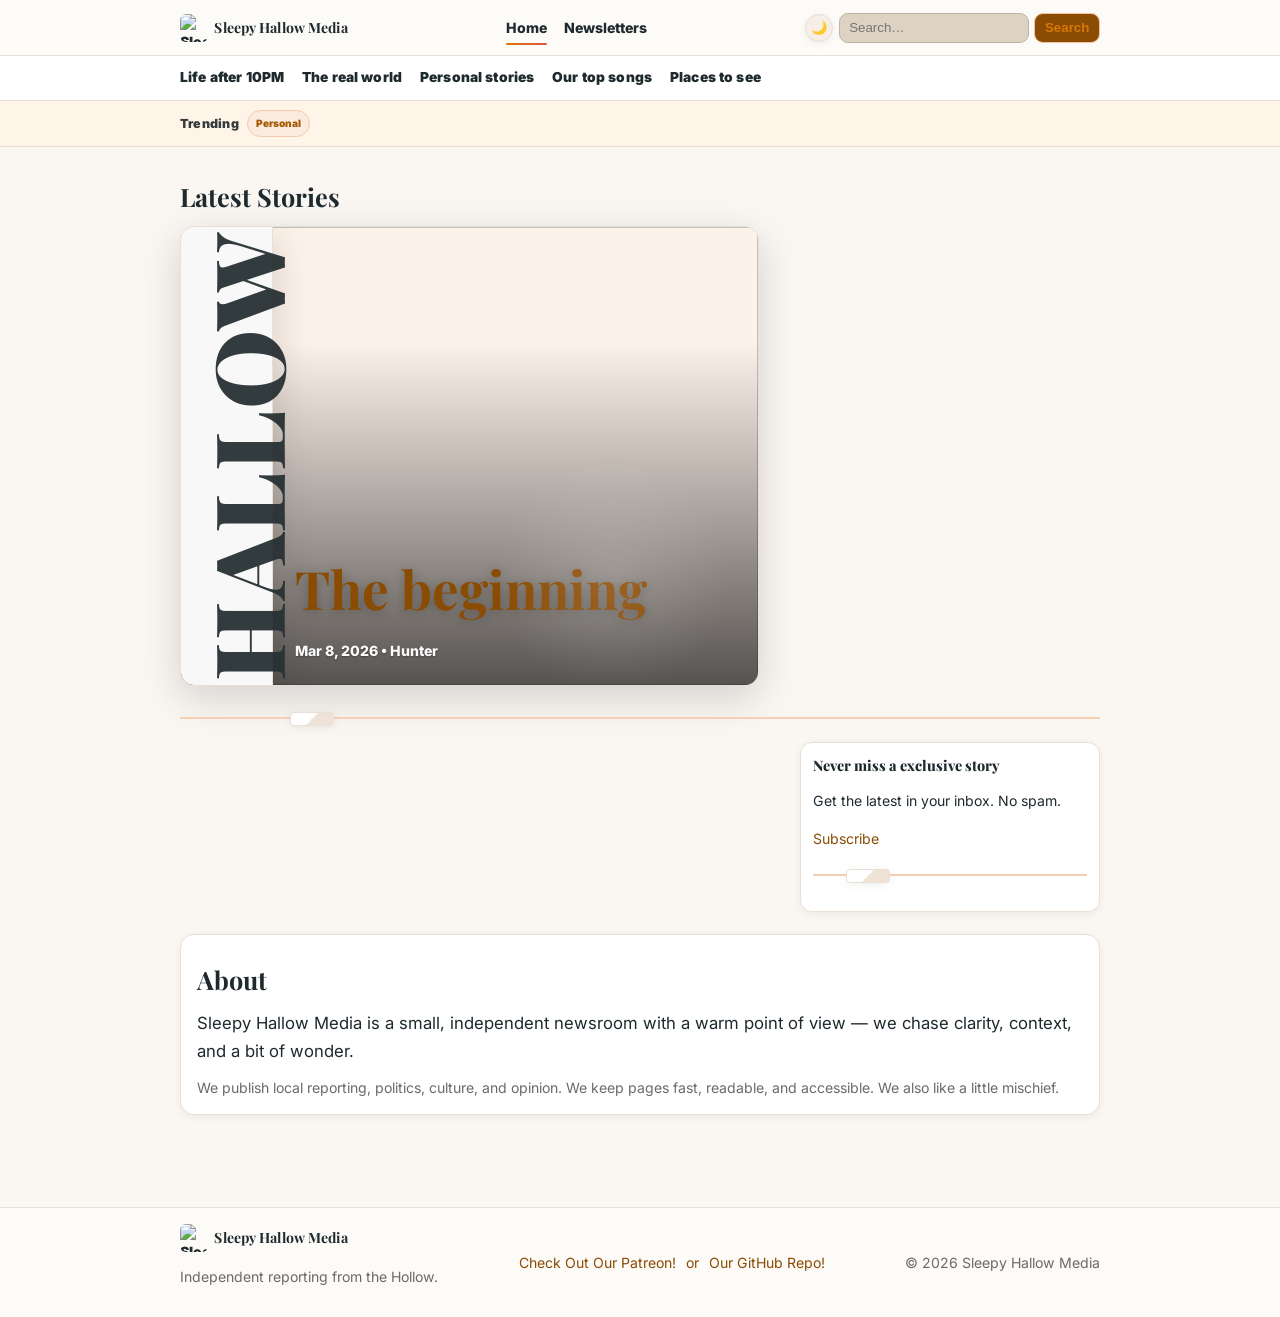
==== commit 0002982f: "Revert "test" This reverts commit b584da262e58b7850f5f0c91e2c698e7457d605a." ====
--- a/index.html
+++ b/index.html
@@ -9,18 +9,14 @@
   <title>Sleepy Hallow Media — Independent Reporting</title>
   <meta name="description" content="Warm, independent reporting with a whimsical twist — local, politics, culture, opinion, and more." />
 
-  <!-- Canonical (static; script.js handles article pages only) -->
+  <!-- Canonical & Open Graph -->
   <link rel="canonical" href="https://sleepyhallowmedia.github.io/" />
-
-  <!-- OpenGraph -->
   <meta property="og:type" content="website" />
   <meta property="og:site_name" content="Sleepy Hallow Media" />
   <meta property="og:title" content="Sleepy Hallow Media — Independent Reporting" />
   <meta property="og:description" content="Warm, independent reporting with a whimsical twist — local, politics, culture, opinion, and more." />
   <meta property="og:image" content="assets/social-default.jpg" />
   <meta property="og:url" content="https://sleepyhallowmedia.github.io/" />
-
-  <!-- Twitter -->
   <meta name="twitter:card" content="summary_large_image" />
   <meta name="twitter:title" content="Sleepy Hallow Media — Independent Reporting" />
   <meta name="twitter:description" content="Warm, independent reporting with a whimsical twist — local, politics, culture, opinion, and more." />
@@ -28,23 +24,19 @@
 
   <!-- Icons & Fonts -->
   <link rel="icon" href="favicon.ico" sizes="any" />
-  <link rel="preconnect" href="https://fonts.googleapis.com"play=swap" rel="stylesheet">
+  <link rel="preconnect" href="https://fonts.googleapis.com" crossorigin>
+  <link rel="preconnect" href="https://fonts.gstatic.com" crossorigin>
+  <link href="https://fonts.googleapis.com/css2?family=Inter:wght@400;600;800;900&family=Playfair+Display:wght@600;700;900&display=swap" rel="stylesheet">
 
-  <!-- Styles -->
+  <!-- Styles & App -->
   <link rel="stylesheet" href="styles.css?v=7.2" />
-
-  <!-- Markdown Rendering -->
   <script defer src="https://cdn.jsdelivr.net/npm/marked/marked.min.js"></script>
   <script defer src="https://cdn.jsdelivr.net/npm/dompurify/dist/purify.min.js"></script>
+  <script defer src="script.js?v=6.8"></script>
+  <script defer src="effects.js?v=2.0"></script>
+</head>
+<body>
 
-  <!-- Site Scripts -->
-  <script defer src="script.js?v=1.0"></script>
-  <script defer src="effects.js?v=1.0"></script>
-</head>
-
-<body>
-  <!-- Skip link for accessibility -->
-  <a class="skip-link" href="#main">Skip to content</a>
 
   <!-- Header / Primary Nav -->
   <header class="site-header" role="banner">
@@ -53,26 +45,29 @@
         <img class="brand-mark" src="assets/logo.png" alt="Sleepy Hallow Media logo" width="28" height="28" />
         <span class="brand-name">Sleepy Hallow Media</span>
       </a>
-
       <nav class="primary-nav" aria-label="Primary navigation">
-        <a data-nav="home" class="nav-toggle" aria-label="Menu" aria-expanded="false" aria-controls="mobile-menu">☰</button>
-
-        <!-- ID corrected: no more duplicate #q across pages -->
-        <form id="site-search" class="top-search" action="newsletters.html" method="get" role="search">
-          <label for="search-home" class="sr-only">Search the site</label>
-          <input id="search-home" name="q" type="search" placeholder="Search…" autocomplete="off" />
-          <button class="btn" type="submit" aria-label="Search">Search</button>
-        </form>
+        <a data-nav="home" href="index.html">Home</a>
+        <a data-nav="newsletters" href="newsletters.html">Newsletters</a>
+      </nav>
+      <div class="header-tools">
+        <button id="theme-toggle" class="theme-toggle" type="button" aria-label="Toggle dark mode" aria-pressed="false">
+          <span class="theme-icon" aria-hidden="true">🌙</span>
+        </button>
+        <button class="nav-toggle" aria-label="Menu" aria-expanded="false" aria-controls="mobile-menu">☰</button>
+              <form id="site-search" class="top-search" action="newsletters.html" method="get" role="search">
+        <label for="q" class="sr-only">Search the site</label>
+        <input id="q" name="q" type="search" placeholder="Search…" autocomplete="off" />
+        <button class="btn" type="submit" aria-label="Search">Search</button>
+      </form>
       </div>
     </div>
-
     <nav id="mobile-menu" class="mobile-menu" aria-label="Mobile navigation">
       <a data-nav="home" href="index.html">Home</a>
       <a data-nav="newsletters" href="newsletters.html">Newsletters</a>
     </nav>
   </header>
 
-  <!-- Cover-style tabs -->
+  <!-- Cover-style tabs (inspired by your reference) -->
   <section class="cover-tabs" aria-label="Cover topics">
     <div class="wrap">
       <a href="newsletters.html?tag=Night">Life after 10PM</a>
@@ -93,12 +88,11 @@
 
   <!-- Front page -->
   <main id="main" class="wrap front" tabindex="-1">
-    <h1 class="h-section">Latest Stories</h1>
+    <h2 class="h-section">Latest Stories</h2>
 
     <!-- Lead + Right rail -->
     <section class="lead-grid" aria-label="Lead story">
       <article id="lead-story" class="lead-card" role="article" aria-busy="true"></article>
-
       <div class="right-rail" role="list" id="right-rail">
         <div id="top-stories" class="top-stories"></div>
       </div>
@@ -109,14 +103,12 @@
     <!-- Latest + sidebar -->
     <section class="content-grid" aria-label="Latest and signup">
       <div id="latest-grid" class="cards-grid" role="list" aria-busy="true"></div>
-
       <aside class="side-panel" aria-label="Newsletter signup & recent">
-        <h3 class="h-side">Never miss an exclusive story</h3>
+        <h3 class="h-side">Never miss a exclusive story</h3>
         <p>Get the latest in your inbox. No spam.</p>
         <a class="btn" href="https://www.patreon.com/cw/SleepyHallowMedia">Subscribe</a>
-
         <div class="section-divider" aria-hidden="true"></div>
-
+        
         <ul id="sidebar-latest" class="side-list" role="list" aria-busy="true"></ul>
       </aside>
     </section>
@@ -134,7 +126,7 @@
       </p>
     </section>
 
-    <!-- Optional dynamic sections -->
+    <!-- Optional handpicked sections -->
     <section id="dynamic-sections" class="dynamic-sections" aria-label="Handpicked for you"></section>
   </main>
 
@@ -148,22 +140,16 @@
         </a>
         <p class="muted">Independent reporting from the Hollow.</p>
       </div>
-
       <nav class="footer-links" aria-label="Footer">
         <a href="https://www.patreon.com/cw/SleepyHallowMedia">Check Out Our Patreon!</a>
         <a>or</a>
         <a href="https://github.com/SleepyHallowMedia/sleepyhallowmedia.github.io">Our GitHub Repo!</a>
       </nav>
-
       <div class="copy muted">© <span id="year"></span> Sleepy Hallow Media</div>
     </div>
   </footer>
-
   <div id="progress-bar" aria-hidden="true"></div>
   <div class="cursor-halo" aria-hidden="true"></div>
-
-  <script>
-    document.getElementById('year').textContent = new Date().getFullYear();
-  </script>
+  <script>document.getElementById('year').textContent = new Date().getFullYear();</script>
 </body>
 </html>
